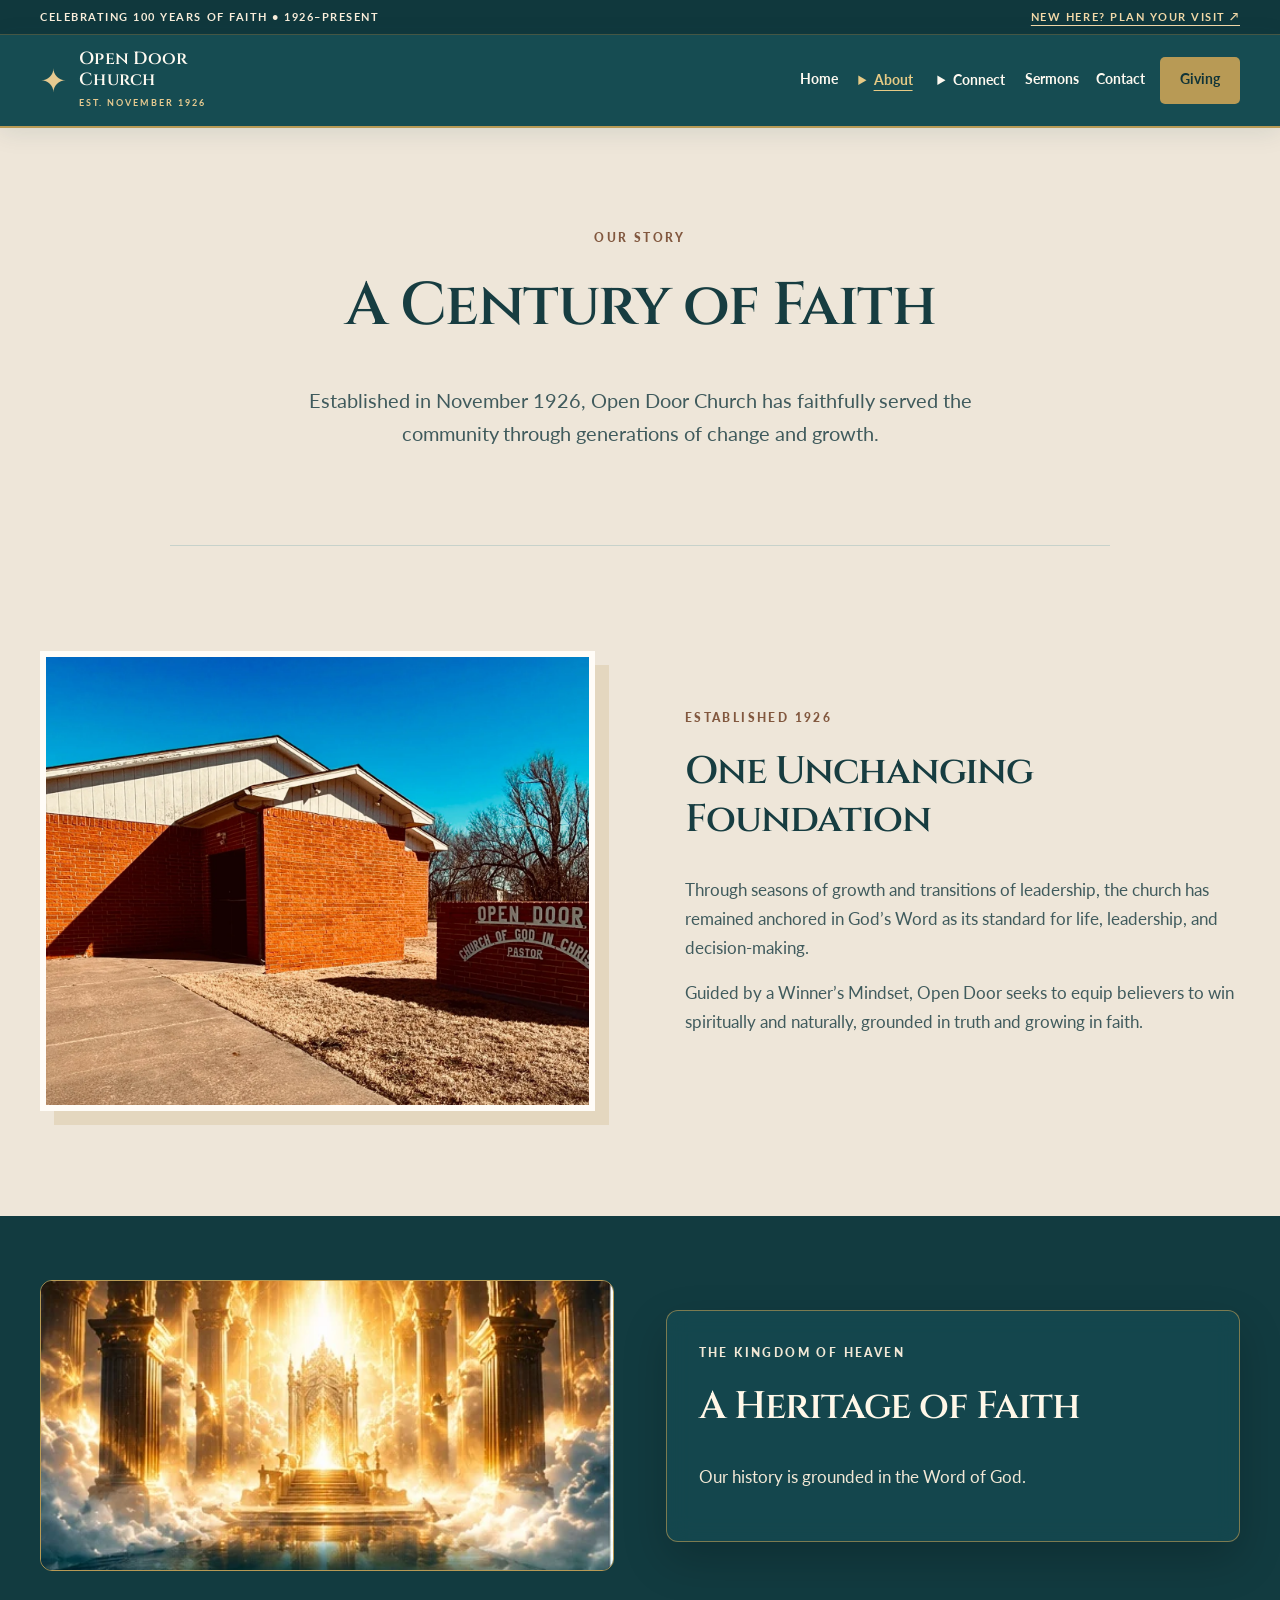
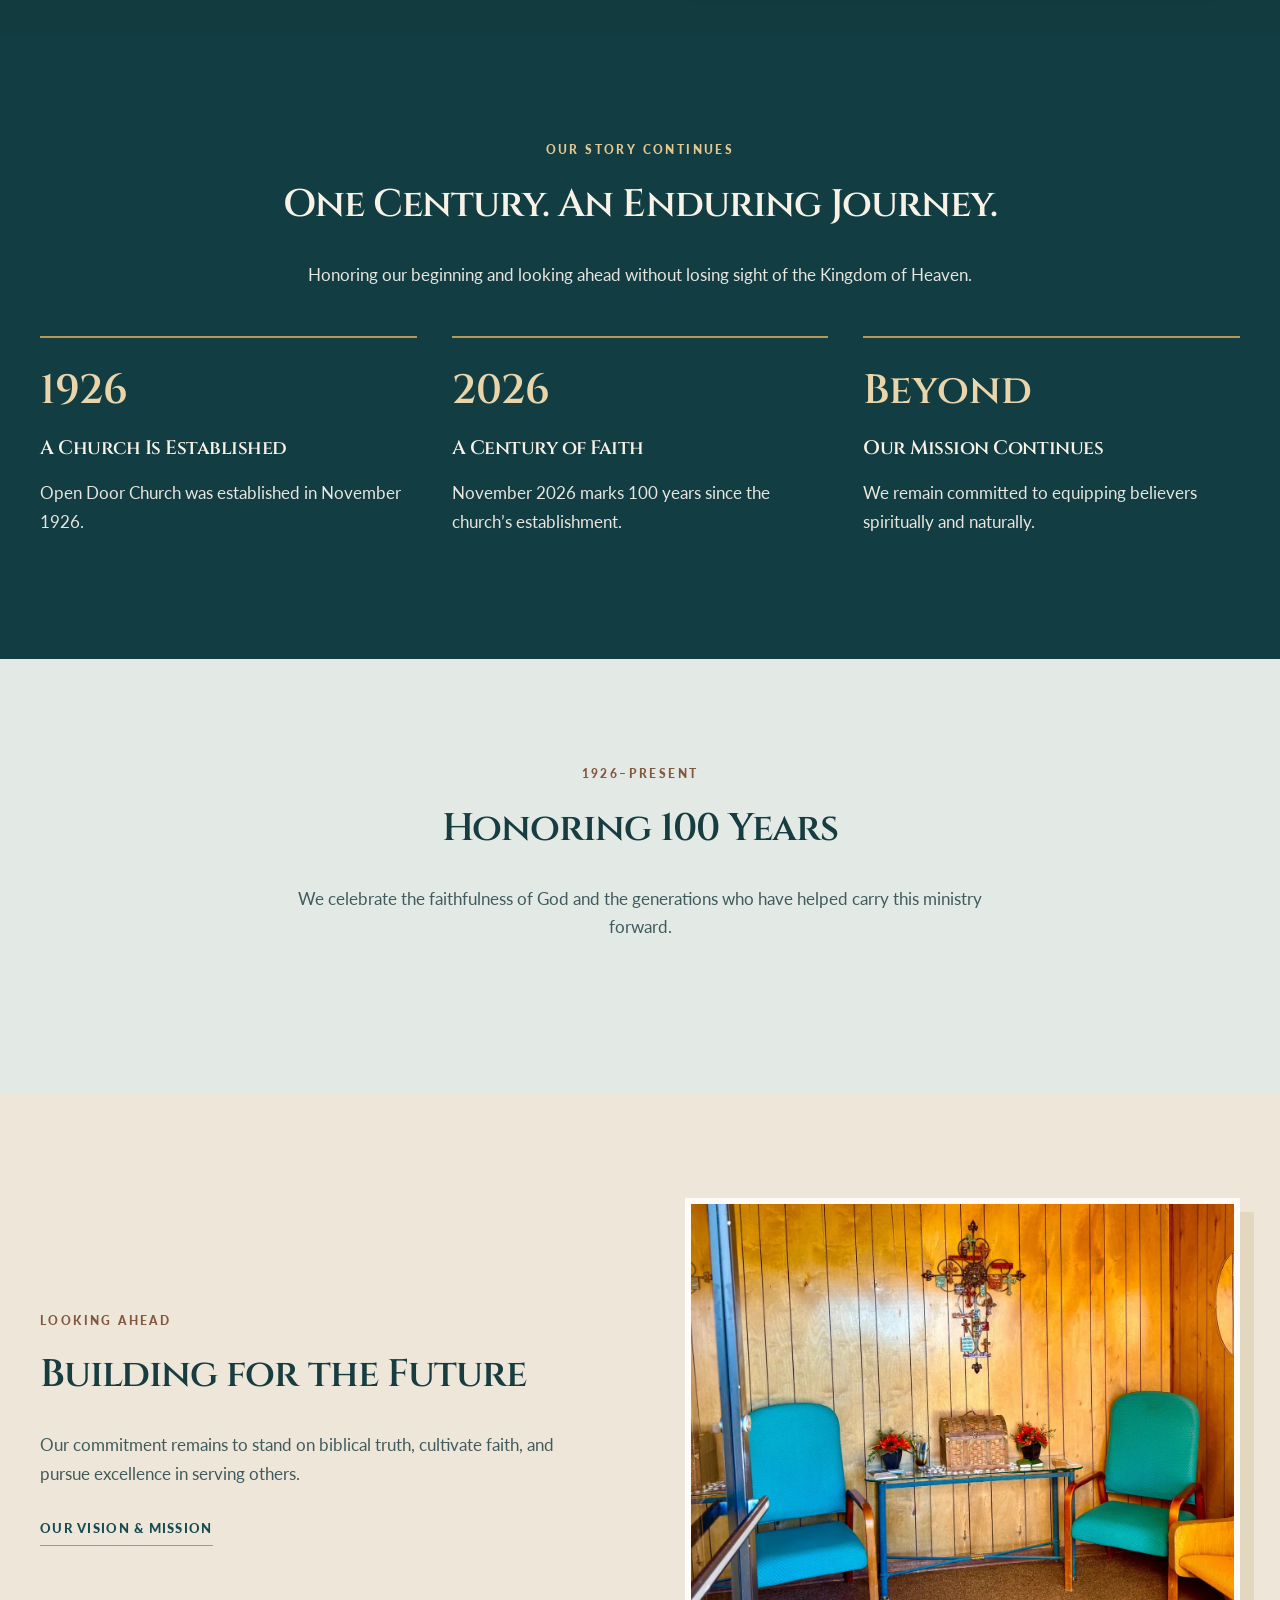
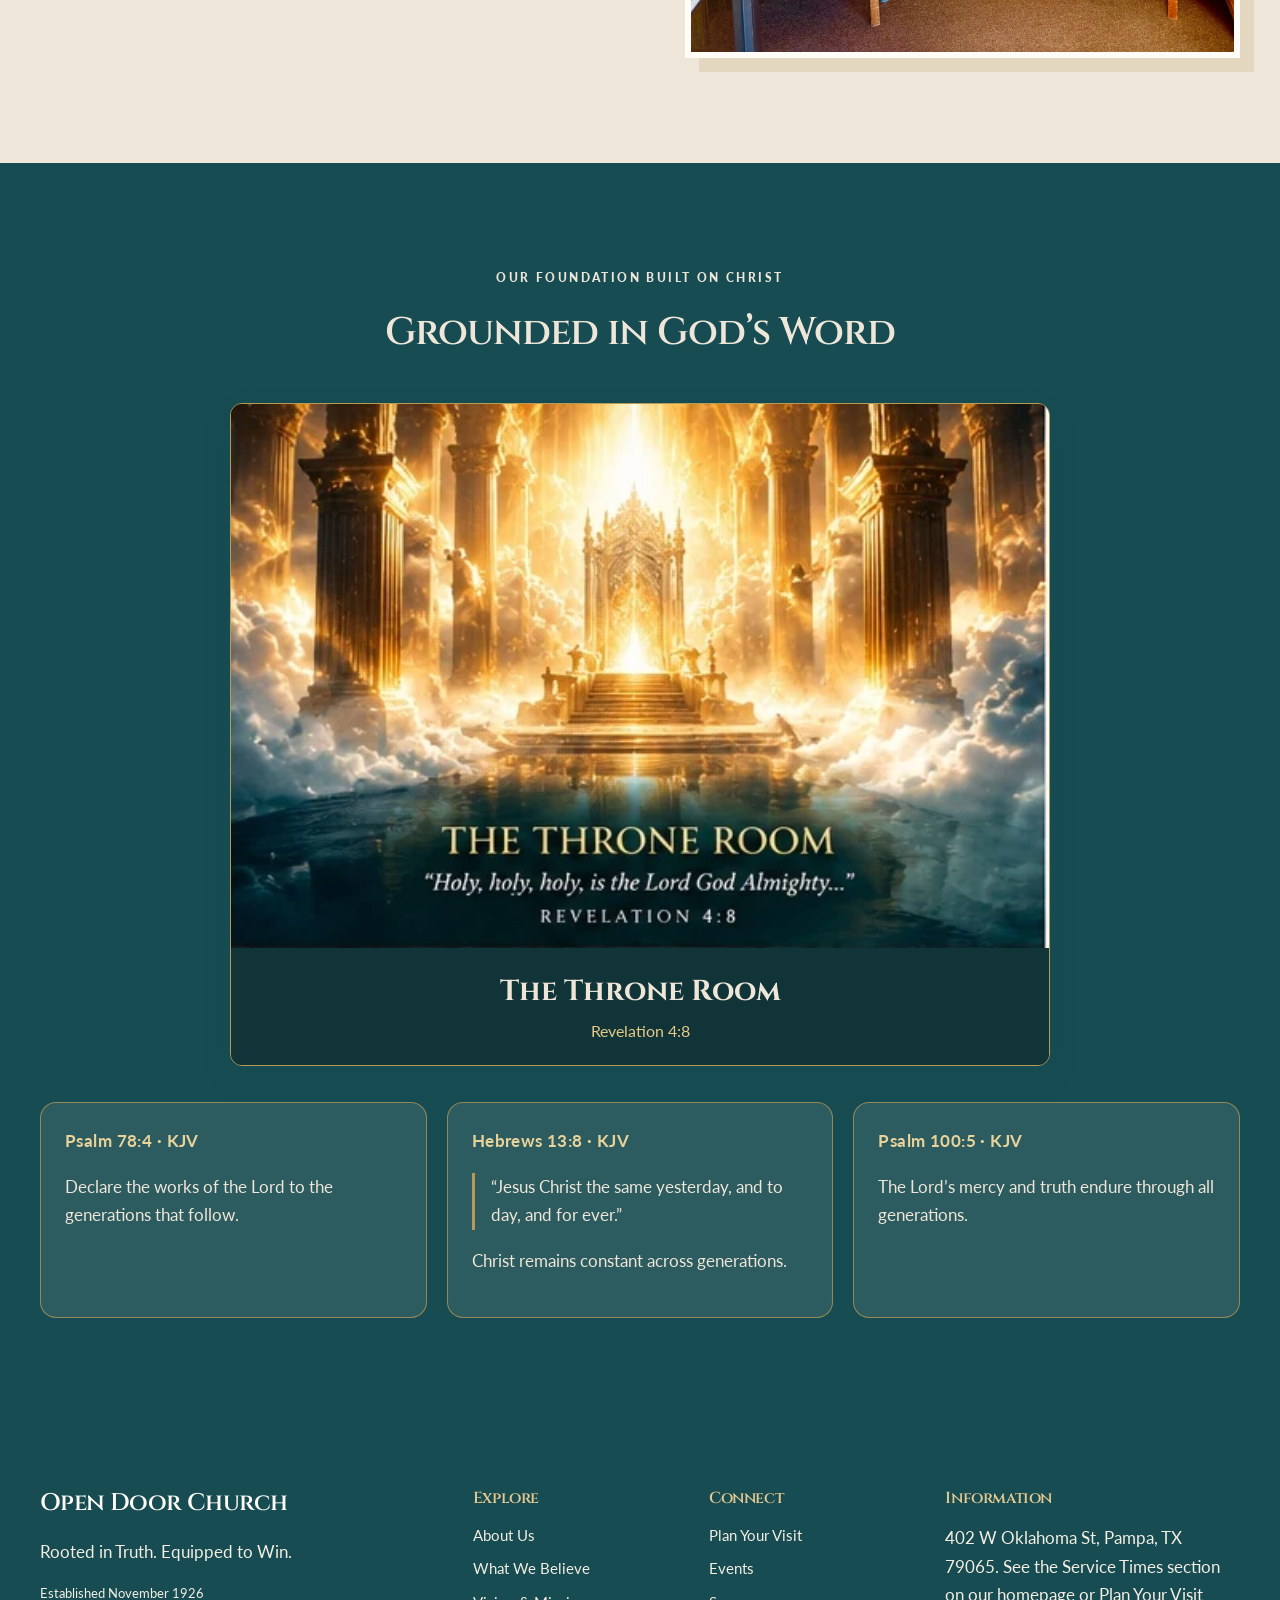
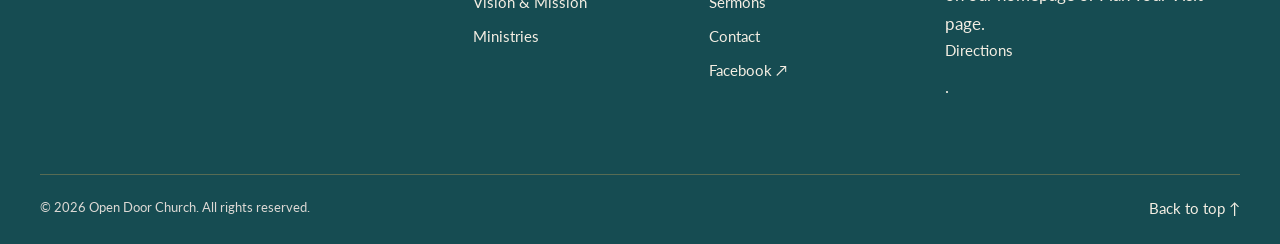
==== about/index.html @ bd1a3a3b "Fresh look, with everything easier to navigate. I will go through each page one at a time to review," ====
<!doctype html>
<html lang="en">
 <head>
  <meta charset="utf-8"/>
  <meta content="width=device-width, initial-scale=1" name="viewport"/>
  <meta content="#164C52" name="theme-color"/>
  <title>
   Our Story &amp; 100-Year Legacy | Open Door Church
  </title>
  <meta content="Learn about Open Door Church, established in November 1926, and the legacy of faith guiding our church into its second century." name="description"/>
  <meta content="index,follow,max-image-preview:large" name="robots"/>
  <meta content="website" property="og:type"/>
  <meta content="Open Door Church" property="og:site_name"/>
  <meta content="Our Story &amp; 100-Year Legacy | Open Door Church" property="og:title"/>
  <meta content="Learn about Open Door Church, established in November 1926, and the legacy of faith guiding our church into its second century." property="og:description"/>
  <meta content="summary_large_image" name="twitter:card"/>
  <meta content="Our Story &amp; 100-Year Legacy | Open Door Church" name="twitter:title"/>
  <meta content="Learn about Open Door Church, established in November 1926, and the legacy of faith guiding our church into its second century." name="twitter:description"/>
  <link href="https://fonts.googleapis.com" rel="preconnect"/>
  <link crossorigin="" href="https://fonts.gstatic.com" rel="preconnect"/>
  <link href="https://fonts.googleapis.com/css2?family=Cinzel:wght@400;500;600;700&amp;family=Lato:wght@400;500;700;900&amp;display=swap" rel="stylesheet"/>
  <link href="../assets/favicon.svg" rel="icon" type="image/svg+xml"/>
  <link href="../styles.css?v=937db1665e68" rel="stylesheet"/>
  <script type="application/ld+json">
   {"@context":"https://schema.org","@type":"Church","name":"Open Door Church","description":"Christian church established in November 1926.","foundingDate":"1926-11","address":{"@type":"PostalAddress","streetAddress":"402 W Oklahoma St","addressLocality":"Pampa","addressRegion":"TX","postalCode":"79065","addressCountry":"US"},"hasMap":"https://www.google.com/maps/search/?api=1&query=402%20W%20Oklahoma%20St%2C%20Pampa%2C%20TX%2079065","sameAs":["https://www.facebook.com/share/1DZhR4D1Pu/?mibextid=wwXIfr"]}
  </script>
  <script defer="" src="../email-config.js">
  </script>
  <script defer="" src="../site-content.js?v=981c1496e5fc">
  </script>
  <script defer="" src="../script.js?v=ab342602eea9">
  </script>
 </head>
 <body>
  <a class="skip-link" href="#main">
   Skip to content
  </a>
  <div id="app">
   <div class="top-ribbon">
    <div class="container ribbon-inner">
     <span>
      Celebrating 100 years of faith • 1926–Present
     </span>
     <a class="" href="../visit/">
      New here? Plan your visit ↗
     </a>
    </div>
   </div>
   <header class="site-header">
    <div class="container header-inner">
     <a class="brand" href="../">
      <span aria-hidden="true" class="brand-mark">
       ✦
      </span>
      <span class="brand-name">
       Open Door
       <span>
        Church
       </span>
       <small>
        EST. NOVEMBER 1926
       </small>
      </span>
     </a>
     <button aria-controls="primary-nav" aria-expanded="false" aria-label="Open navigation" class="menu-toggle" type="button">
      <span>
      </span>
      <span>
      </span>
      <span>
      </span>
     </button>
     <nav aria-label="Main navigation" class="primary-nav" id="primary-nav">
      <a class="" href="../">
       Home
      </a>
      <details class="nav-group">
       <summary class="active">
        About
       </summary>
       <div class="nav-dropdown">
        <a aria-current="page" class="active" href="../about/">
         About
        </a>
        <a class="" href="../beliefs/">
         Beliefs
        </a>
        <a class="" href="../vision/">
         Vision &amp; Mission
        </a>
       </div>
      </details>
      <details class="nav-group">
       <summary>
        Connect
       </summary>
       <div class="nav-dropdown">
        <a class="" href="../visit/">
         Plan Your Visit
        </a>
        <a class="" href="../ministries/">
         Ministries
        </a>
        <a class="" href="../events/">
         Events
        </a>
       </div>
      </details>
      <a class="" href="../sermons/">
       Sermons
      </a>
      <a class="" href="../contact/">
       Contact
      </a>
      <a class="nav-giving" href="../giving/">
       Giving
      </a>
     </nav>
    </div>
   </header>
   <main id="main" tabindex="-1">
    <div class="page-intro container">
     <p class="eyebrow">
      Our story
     </p>
     <h1>
      A Century of Faith
     </h1>
     <p class="lead">
      Established in November 1926, Open Door Church has faithfully served the community through generations of change and growth.
     </p>
    </div>
    <section class="section container split-section">
     <div class="section-photo">
      <img alt="Open Door Church exterior and entrance" class="" decoding="async" loading="lazy" src="../assets/images/church-exterior.webp"/>
     </div>
     <div class="section-copy">
      <p class="eyebrow">
       Established 1926
      </p>
      <h2>
       One Unchanging Foundation
      </h2>
      <p>
       Through seasons of growth and transitions of leadership, the church has remained anchored in God’s Word as its standard for life, leadership, and decision-making.
      </p>
      <p>
       Guided by a Winner’s Mindset, Open Door seeks to equip believers to win spiritually and naturally, grounded in truth and growing in faith.
      </p>
     </div>
    </section>
    <section aria-label="A Heritage of Faith" class="kingdom-banner reveal-on-scroll">
     <img alt="" decoding="async" loading="lazy" src="../assets/images/kingdom/set-2-throne-room-scene.webp"/>
     <div class="container kingdom-banner-content kingdom-glass">
      <p class="eyebrow">
       The Kingdom of Heaven
      </p>
      <h2>
       A Heritage of Faith
      </h2>
      <p>
       Our history is grounded in the Word of God.
      </p>
     </div>
    </section>
    <section class="section timeline-section">
     <div class="container">
      <div class="center-heading">
       <p class="eyebrow">
        Our story continues
       </p>
       <h2>
        One Century. An Enduring Journey.
       </h2>
       <p>
        Honoring our beginning and looking ahead without losing sight of the Kingdom of Heaven.
       </p>
      </div>
      <div class="timeline-grid">
       <article>
        <span class="timeline-year">
         1926
        </span>
        <h3>
         A Church Is Established
        </h3>
        <p>
         Open Door Church was established in November 1926.
        </p>
       </article>
       <article>
        <span class="timeline-year">
         2026
        </span>
        <h3>
         A Century of Faith
        </h3>
        <p>
         November 2026 marks 100 years since the church’s establishment.
        </p>
       </article>
       <article>
        <span class="timeline-year">
         Beyond
        </span>
        <h3>
         Our Mission Continues
        </h3>
        <p>
         We remain committed to equipping believers spiritually and naturally.
        </p>
       </article>
      </div>
     </div>
    </section>
    <section class="section section-muted">
     <div class="container center-heading">
      <p class="eyebrow">
       1926–Present
      </p>
      <h2>
       Honoring 100 Years
      </h2>
      <p>
       We celebrate the faithfulness of God and the generations who have helped carry this ministry forward.
      </p>
     </div>
    </section>
    <section class="section container split-section reverse">
     <div class="section-photo">
      <img alt="Open Door Church welcome area with chairs and wall decorations" class="" decoding="async" loading="lazy" src="../assets/images/welcome-area.webp"/>
     </div>
     <div class="section-copy">
      <p class="eyebrow">
       Looking ahead
      </p>
      <h2>
       Building for the Future
      </h2>
      <p>
       Our commitment remains to stand on biblical truth, cultivate faith, and pursue excellence in serving others.
      </p>
      <a class="text-link" href="../vision/">
       Our Vision &amp; Mission
      </a>
     </div>
    </section>
    <section aria-labelledby="scripture-about-title" class="section scripture-foundation-section">
     <div class="container">
      <div class="center-heading">
       <p class="eyebrow">
        Our foundation built on Christ
       </p>
       <h2 id="scripture-about-title">
        Grounded in God’s Word
       </h2>
      </div>
      <div class="kingdom-page-art">
       <figure class="kingdom-page-art-frame">
        <img alt="The Throne Room" decoding="async" loading="lazy" src="../assets/images/kingdom/set-2-throne-room.webp"/>
        <figcaption>
         <strong>
          The Throne Room
         </strong>
         <small>
          Revelation 4:8
         </small>
        </figcaption>
       </figure>
      </div>
      <div class="scripture-foundation-grid">
       <article class="scripture-foundation-card">
        <p class="scripture-reference">
         Psalm 78:4 · KJV
        </p>
        <p>
         Declare the works of the Lord to the generations that follow.
        </p>
       </article>
       <article class="scripture-foundation-card">
        <p class="scripture-reference">
         Hebrews 13:8 · KJV
        </p>
        <blockquote>
         <p>
          “Jesus Christ the same yesterday, and to day, and for ever.”
         </p>
        </blockquote>
        <p>
         Christ remains constant across generations.
        </p>
       </article>
       <article class="scripture-foundation-card">
        <p class="scripture-reference">
         Psalm 100:5 · KJV
        </p>
        <p>
         The Lord’s mercy and truth endure through all generations.
        </p>
       </article>
      </div>
     </div>
    </section>
   </main>
   <footer class="site-footer">
    <div class="container footer-grid">
     <div>
      <h2>
       Open Door Church
      </h2>
      <p>
       Rooted in Truth. Equipped to Win.
      </p>
      <p class="footer-small">
       Established November 1926
      </p>
     </div>
     <div>
      <h3>
       Explore
      </h3>
      <a class="" href="../about/">
       About Us
      </a>
      <a class="" href="../beliefs/">
       What We Believe
      </a>
      <a class="" href="../vision/">
       Vision &amp; Mission
      </a>
      <a class="" href="../ministries/">
       Ministries
      </a>
     </div>
     <div>
      <h3>
       Connect
      </h3>
      <a class="" href="../visit/">
       Plan Your Visit
      </a>
      <a class="" href="../events/">
       Events
      </a>
      <a class="" href="../sermons/">
       Sermons
      </a>
      <a class="" href="../contact/">
       Contact
      </a>
      <a aria-label="Open Door Church official Facebook page" href="https://www.facebook.com/share/1DZhR4D1Pu/?mibextid=wwXIfr" rel="noopener noreferrer" target="_blank">
       Facebook ↗
      </a>
     </div>
     <div>
      <h3>
       Information
      </h3>
      <p>
       402 W Oklahoma St, Pampa, TX 79065. See the Service Times section on our homepage or Plan Your Visit page.
       <a href="https://www.google.com/maps/search/?api=1&amp;query=402%20W%20Oklahoma%20St%2C%20Pampa%2C%20TX%2079065" rel="noopener noreferrer" target="_blank">
        Directions
       </a>
       .
      </p>
     </div>
    </div>
    <div class="container footer-bottom">
     <span>
      © 2026 Open Door Church. All rights reserved.
     </span>
     <a class="back-to-top" href="#main">
      Back to top ↑
     </a>
    </div>
   </footer>
  </div>
 </body>
</html>
---- styles.css ----
/* Open Door Church — finalized Palette #9 and Modern Royal design system. */
:root {
  /* Open Door Church | Palette 09: Teal & Antique Brass */
  --deep-teal: #164c52;
  --muted-teal: #478487;
  --moran-brown: #82583f;
  --warm-linen: #eee6d9;
  --antique-brass: #b89a55;
  --page: #eee6d9;
  --surface: #fffcf7;
  --muted: #e3e9e5;
  --ink: #173d41;
  --subtle: #405b5d;
  --accent: #164c52;
  --accent-contrast: #ffffff;
  --border: #c7d2cb;
  --dark: #123c41;
  --light: #fffcf7;
  --font-heading: "Cinzel", Georgia, serif;
  --font-body: "Lato", Arial, sans-serif;
  --container: 1200px;
  --radius: 4px;
}
*,
*::before,
*::after {
  box-sizing: border-box;
}
html {
  scroll-behavior: smooth;
  scroll-padding-top: 90px;
}
body {
  margin: 0;
  background: var(--page);
  color: var(--ink);
  font-family: var(--font-body);
  font-size: 17px;
  line-height: 1.7;
}
img {
  display: block;
  width: 100%;
  height: auto;
}
a {
  color: inherit;
  text-decoration: none;
}
button {
  font: inherit;
}
a:focus-visible,
button:focus-visible {
  outline: 3px solid var(--accent);
  outline-offset: 4px;
}
.container {
  width: min(calc(100% - 48px), var(--container));
  margin-inline: auto;
}
.skip-link {
  position: absolute;
  left: 12px;
  top: -90px;
  z-index: 99;
  background: #fff;
  color: #111;
  padding: 12px;
}
.skip-link:focus {
  top: 12px;
}
h1,
h2,
h3,
p {
  margin-top: 0;
}
h1,
h2,
h3 {
  font-family: var(--font-heading);
  font-weight: 600;
  line-height: 1.25;
  letter-spacing: -0.025em;
}
h1 {
  font-size: clamp(2.35rem, 4.7vw, 4.8rem);
}
h2 {
  font-size: clamp(1.8rem, 3vw, 3.1rem);
}
h3 {
  font-size: 1.4rem;
}
p {
  color: var(--subtle);
}
.lead {
  font-size: clamp(1.12rem, 1.6vw, 1.35rem);
  line-height: 1.6;
}
.eyebrow {
  color: var(--accent);
  font-size: 0.75rem;
  font-weight: 900;
  text-transform: uppercase;
  letter-spacing: 0.2em;
  margin-bottom: 20px;
}
.site-header {
  background: var(--surface);
  border-bottom: 1px solid var(--border);
  position: sticky;
  top: 0;
  z-index: 30;
}
.header-inner {
  display: flex;
  align-items: center;
  justify-content: space-between;
  gap: 24px;
  min-height: 91px;
}
.brand {
  display: flex;
  align-items: center;
  gap: 12px;
  flex-shrink: 0;
}
.brand-mark {
  font-size: 2rem;
  color: var(--accent);
}
.brand-name {
  font: 600 1.1rem/1.2 var(--font-heading);
  letter-spacing: 0.015em;
}
.brand-name span {
  display: block;
}
.brand-name small {
  display: block;
  font: 700 0.57rem/1.8 var(--font-body);
  letter-spacing: 0.22em;
  color: var(--subtle);
  margin-top: 4px;
}
.primary-nav {
  display: flex;
  gap: clamp(8px, 1vw, 18px);
  align-items: center;
  flex-wrap: wrap;
  justify-content: flex-end;
}
.primary-nav a {
  font-size: 0.79rem;
  font-weight: 700;
  padding: 8px 2px;
  white-space: nowrap;
  border-bottom: 2px solid transparent;
}
.primary-nav a:hover,
.primary-nav a.active {
  border-color: var(--accent);
}
.menu-toggle {
  display: none;
  background: none;
  border: 0;
  padding: 10px;
  cursor: pointer;
}
.menu-toggle span {
  display: block;
  width: 25px;
  height: 2px;
  background: var(--ink);
  margin: 5px 0;
}
.hero {
  display: grid;
  grid-template-columns: 1.05fr 0.95fr;
  align-items: center;
  gap: clamp(30px, 6vw, 90px);
  padding-block: 70px 80px;
  min-height: 690px;
}
.hero-copy h1 {
  margin-bottom: 24px;
}
.hero-copy h1 em {
  font-style: normal;
  color: var(--accent);
}
.hero-copy > p:not(.eyebrow) {
  max-width: 560px;
}
.actions {
  display: flex;
  flex-wrap: wrap;
  gap: 12px;
  margin-top: 32px;
}
.button {
  display: inline-flex;
  align-items: center;
  justify-content: center;
  min-height: 49px;
  padding: 12px 24px;
  font-weight: 900;
  font-size: 0.8rem;
  letter-spacing: 0.07em;
  text-transform: uppercase;
  border: 1px solid var(--accent);
  transition:
    transform 0.15s,
    background 0.15s;
}
.button:hover {
  transform: translateY(-2px);
}
.button-primary {
  background: var(--accent);
  color: var(--accent-contrast);
}
.button-outline {
  color: var(--ink);
  background: transparent;
}
.button-light {
  background: var(--light);
  border-color: var(--light);
  color: var(--dark);
}
.hero-footnote {
  margin-top: 50px;
  font-size: 0.8rem;
  letter-spacing: 0.1em;
  color: var(--subtle);
  text-transform: uppercase;
  display: flex;
  align-items: center;
  gap: 15px;
}
.line {
  width: 38px;
  height: 1px;
  background: var(--accent);
}
.hero-visual {
  position: relative;
  min-height: 580px;
  height: min(70vh, 690px);
  background: var(--muted);
  overflow: hidden;
}
.hero-image {
  height: 100%;
  object-fit: cover;
  object-position: 50% 28%;
}
.image-caption {
  position: absolute;
  bottom: 0;
  left: 0;
  right: 0;
  padding: 16px 22px;
  color: #fff;
  background: linear-gradient(transparent, rgba(0, 0, 0, 0.65));
  font-size: 0.78rem;
  letter-spacing: 0.2em;
  text-transform: uppercase;
}
.heritage-band {
  background: var(--dark);
  color: var(--light);
  padding: 34px 0;
}
.heritage-grid {
  display: grid;
  grid-template-columns: repeat(3, 1fr);
}
.heritage-grid > div {
  text-align: center;
  border-right: 1px solid #ffffff36;
}
.heritage-grid > div:last-child {
  border: 0;
}
.heritage-grid strong {
  display: block;
  font: 600 clamp(2rem, 3vw, 3.1rem) var(--font-heading);
}
.heritage-grid span {
  font-size: 0.78rem;
  text-transform: uppercase;
  letter-spacing: 0.12em;
  color: #e0ddd9;
}
.section {
  padding-block: 105px;
}
.section-muted {
  background: var(--muted);
}
.split-section {
  display: grid;
  grid-template-columns: 1fr 1fr;
  gap: clamp(35px, 7vw, 110px);
  align-items: center;
}
.split-section.reverse .section-photo {
  order: 2;
}
.section-photo img {
  height: 460px;
  object-fit: cover;
}
.section-copy p {
  max-width: 550px;
}
.text-link {
  display: inline-block;
  font-weight: 900;
  border-bottom: 1px solid var(--accent);
  padding-bottom: 5px;
  margin-top: 12px;
  text-transform: uppercase;
  font-size: 0.8rem;
  letter-spacing: 0.1em;
}
.center-heading {
  text-align: center;
  max-width: 790px;
  margin: 0 auto 46px;
}
.center-heading p {
  max-width: 690px;
  margin-inline: auto;
}
.center-action {
  text-align: center;
  margin-top: 35px;
}
.mission-grid {
  display: grid;
  grid-template-columns: repeat(4, 1fr);
  gap: 18px;
}
.mission-card,
.belief-card,
.info-card {
  background: var(--surface);
  border: 1px solid var(--border);
  padding: 32px 25px;
}
.mission-card {
  min-height: 300px;
  display: flex;
  flex-direction: column;
}
.mission-card h3 {
  margin-bottom: 15px;
}
.mission-card p {
  font-size: 0.96rem;
}
.card-number {
  font-family: var(--font-heading);
  font-size: 0.88rem;
  color: var(--accent);
  margin-bottom: 25px;
}
.verse {
  font-size: 0.8rem;
  font-weight: 900;
  color: var(--accent);
  margin-top: auto;
}
.statement-section {
  background: var(--dark);
  text-align: center;
}
.statement-inner {
  max-width: 850px;
}
.statement-inner h2 {
  color: var(--light);
}
.statement-inner p {
  color: #e2dfdb;
}
.statement-inner .eyebrow {
  color: #ded7cc;
}
.page-intro {
  text-align: center;
  padding-block: 100px 75px;
  max-width: 940px;
}
.page-intro .lead {
  max-width: 740px;
  margin-inline: auto;
}
.narrow {
  max-width: 900px;
}
.belief-grid {
  display: grid;
  grid-template-columns: repeat(2, 1fr);
  gap: 20px;
}
.belief-card {
  min-height: 270px;
}
.belief-card h2 {
  font-size: 1.6rem;
}
.placeholder-panel {
  max-width: 780px;
  margin: auto;
  padding: 70px 50px;
  text-align: center;
  background: var(--surface);
  border: 1px solid var(--border);
}
.placeholder-icon {
  font-size: 2rem;
  color: var(--accent);
}
.placeholder-panel h2 {
  margin-top: 18px;
}
.coming-soon {
  display: inline-block;
  margin-top: 12px;
  padding: 10px 15px;
  border: 1px dashed var(--border);
  font-weight: 700;
  color: var(--subtle);
}
.coming-soon small {
  font-weight: 400;
  margin-left: 8px;
}
.info-list {
  border-top: 1px solid var(--border);
  margin-top: 28px;
}
.info-list > div {
  padding: 13px 0;
  border-bottom: 1px solid var(--border);
  display: flex;
  justify-content: space-between;
  gap: 20px;
}
.info-list span {
  color: var(--subtle);
}
.photo-grid {
  display: grid;
  grid-template-columns: repeat(3, 1fr);
  gap: 20px;
}
.photo-grid figure {
  margin: 0;
  background: var(--surface);
}
.photo-grid img {
  height: 280px;
  object-fit: cover;
}
.photo-grid figcaption {
  padding: 13px 15px;
  font-weight: 700;
}
.contact-grid {
  display: grid;
  grid-template-columns: repeat(3, 1fr);
  gap: 20px;
}
.info-card h2 {
  font-size: 1.5rem;
}
.site-footer {
  background: var(--dark);
  color: var(--light);
  padding-top: 65px;
}
.footer-grid {
  display: grid;
  grid-template-columns: 2fr 1fr 1fr 1.5fr;
  gap: 40px;
}
.site-footer h2 {
  font-size: 1.5rem;
}
.site-footer h3 {
  font-size: 1rem;
}
.site-footer p {
  color: #d5d1cd;
}
.site-footer a:not(.brand) {
  display: block;
  color: #e4e1dc;
  font-size: 0.91rem;
  margin-bottom: 9px;
}
.site-footer a:hover {
  text-decoration: underline;
}
.footer-small {
  font-size: 0.8rem;
}
.footer-bottom {
  margin-top: 55px;
  padding: 22px 0;
  border-top: 1px solid #ffffff30;
  display: flex;
  justify-content: space-between;
  gap: 20px;
  font-size: 0.8rem;
  color: #ddd9d5;
}
.footer-bottom a {
  margin: 0 !important;
}
@media (max-width: 1100px) {
  .menu-toggle {
    display: block;
  }
  .primary-nav {
    display: none;
    position: absolute;
    top: 100%;
    left: 0;
    right: 0;
    background: var(--surface);
    padding: 18px 24px 24px;
    box-shadow: 0 15px 20px #00000018;
    max-height: calc(100vh - 90px);
    overflow-y: auto;
  }
  .primary-nav.open {
    display: grid;
    grid-template-columns: repeat(2, minmax(0, 1fr));
    gap: 5px 20px;
  }
  .primary-nav a {
    padding: 12px;
  }
  .hero {
    min-height: auto;
  }
  .mission-grid {
    grid-template-columns: repeat(2, 1fr);
  }
  .footer-grid {
    grid-template-columns: repeat(2, 1fr);
  }
}
@media (max-width: 700px) {
  .container {
    width: min(calc(100% - 32px), var(--container));
  }
  .header-inner {
    min-height: 75px;
  }
  .brand-name {
    font-size: 0.95rem;
  }
  .hero {
    grid-template-columns: 1fr;
    padding-block: 50px 55px;
    gap: 32px;
  }
  .hero-visual {
    height: 480px;
    min-height: 0;
  }
  .hero-footnote {
    margin-top: 28px;
  }
  .section {
    padding-block: 65px;
  }
  .split-section {
    grid-template-columns: 1fr;
    gap: 28px;
  }
  .split-section.reverse .section-photo {
    order: 0;
  }
  .section-photo img {
    height: 330px;
  }
  .heritage-band {
    padding: 24px 0;
  }
  .heritage-grid strong {
    font-size: 1.8rem;
  }
  .heritage-grid span {
    font-size: 0.65rem;
  }
  .mission-grid,
  .belief-grid,
  .contact-grid {
    grid-template-columns: 1fr;
  }
  .mission-card {
    min-height: 220px;
  }
  .page-intro {
    padding-block: 65px 35px;
  }
  .photo-grid {
    grid-template-columns: 1fr;
  }
  .photo-grid img {
    height: 300px;
  }
  .footer-grid {
    grid-template-columns: 1fr 1fr;
    gap: 25px;
  }
  .footer-grid > div:first-child {
    grid-column: 1/-1;
  }
  .footer-bottom {
    flex-direction: column;
  }
  .placeholder-panel {
    padding: 50px 22px;
  }
}
@media (max-width: 420px) {
  .primary-nav.open {
    grid-template-columns: 1fr;
  }
  .hero-visual {
    height: 410px;
  }
  .heritage-grid {
    gap: 6px;
  }
  .heritage-grid span {
    letter-spacing: 0;
  }
  .footer-grid {
    grid-template-columns: 1fr;
  }
}
@media (prefers-reduced-motion: reduce) {
  html {
    scroll-behavior: auto;
  }
  .button {
    transition: none;
  }
}

/* Royal visual refinements */
::selection {
  background: var(--antique-brass);
  color: var(--dark);
}
.site-header {
  background: var(--deep-teal);
  border-bottom: 2px solid var(--antique-brass);
  box-shadow: 0 4px 24px #123c411b;
}
.site-header .brand-name,
.site-header .primary-nav a {
  color: #fffaf1;
}
.site-header .brand-name small,
.site-header .brand-mark {
  color: #e6ca90;
}
.site-header .primary-nav a:hover,
.site-header .primary-nav a.active {
  border-color: var(--antique-brass);
  color: #f1d8a1;
}
.site-header .menu-toggle span {
  background: #fffaf1;
}
.hero {
  position: relative;
}
.hero::before {
  content: "";
  position: absolute;
  width: 190px;
  height: 190px;
  border: 1px solid #b89a5540;
  border-radius: 50%;
  top: 36px;
  left: -100px;
  pointer-events: none;
}
.hero-copy h1 {
  letter-spacing: -0.035em;
}
.hero-copy h1 em {
  color: var(--moran-brown);
}
.hero-visual {
  border: 8px solid var(--surface);
  box-shadow:
    20px 20px 0 #b89a5540,
    0 20px 45px #123c4122;
}
.hero-visual::after {
  content: "";
  position: absolute;
  inset: 0;
  border: 1px solid #b89a55a6;
  pointer-events: none;
}
.eyebrow {
  color: var(--moran-brown);
}
.heritage-band {
  background: var(--deep-teal);
  border-top: 4px solid var(--antique-brass);
  border-bottom: 4px solid var(--antique-brass);
}
.heritage-grid strong {
  color: #e5c991;
}
.heritage-grid span {
  color: #f7f1e6;
}
.mission-card,
.belief-card,
.info-card {
  border-top: 3px solid var(--antique-brass);
  box-shadow: 0 10px 28px #164c520d;
  transition:
    transform 0.2s,
    box-shadow 0.2s;
}
.mission-card:hover,
.belief-card:hover,
.info-card:hover {
  transform: translateY(-4px);
  box-shadow: 0 16px 30px #164c521b;
}
.card-number,
.verse {
  color: var(--moran-brown);
}
.section-photo img {
  border: 6px solid var(--surface);
  box-shadow: 14px 14px 0 #b89a5533;
}
.statement-section,
.site-footer {
  background: var(--deep-teal);
}
.statement-inner .eyebrow {
  color: #e5c991;
}
.statement-inner p,
.site-footer p,
.site-footer a:not(.brand) {
  color: #f4eee3;
}
.button {
  border-radius: var(--radius);
}
.button-primary {
  background: var(--deep-teal);
  border-color: var(--deep-teal);
  color: #fff;
}
.button-primary:hover {
  background: #0f373c;
}
.button-outline {
  border-color: var(--deep-teal);
  color: var(--deep-teal);
}
.button-outline:hover {
  background: var(--deep-teal);
  color: #fff;
}
.button-light {
  background: var(--warm-linen);
  color: var(--deep-teal);
  border-color: var(--warm-linen);
}
.page-intro {
  border-bottom: 1px solid var(--border);
}
.text-link {
  border-color: var(--antique-brass);
  color: var(--deep-teal);
}
.footer-bottom {
  border-color: #b89a5566;
}
.site-footer h3 {
  color: #e5c991;
}
.anniversary-feature {
  background: var(--surface);
  border-block: 1px solid var(--border);
}
.anniversary-inner {
  display: grid;
  grid-template-columns: 1fr 1fr;
  gap: 56px;
  align-items: center;
}
.anniversary-emblem {
  display: flex;
  align-items: center;
  justify-content: center;
  flex-direction: column;
  text-align: center;
  min-height: 330px;
  padding: 28px;
  background: var(--deep-teal);
  color: #fff;
  border: 12px solid var(--antique-brass);
  outline: 1px solid var(--deep-teal);
  outline-offset: 7px;
}
.anniversary-emblem strong {
  font: 600 clamp(4rem, 9vw, 7rem)/1 var(--font-heading);
  color: #e8cb94;
}
.anniversary-emblem span {
  text-transform: uppercase;
  letter-spacing: 0.22em;
  font-weight: 700;
  font-size: 0.82rem;
}
.anniversary-emblem small {
  color: #f2e8d6;
  letter-spacing: 0.12em;
  margin-top: 16px;
}
@media (max-width: 1100px) {
  .primary-nav {
    background: var(--deep-teal);
  }
}
@media (max-width: 700px) {
  .anniversary-inner {
    grid-template-columns: 1fr;
    gap: 38px;
  }
  .anniversary-emblem {
    min-height: 260px;
  }
  .hero-visual {
    box-shadow: 10px 10px 0 #b89a5540;
  }
}
@media (prefers-reduced-motion: reduce) {
  .mission-card,
  .belief-card,
  .info-card {
    transition: none;
  }
}

/* 2026 elevated design: editorial rhythm, visitor pathways and centennial storytelling */
:root {
  --gold-light: #e9d5a9;
  --shadow-soft: 0 22px 60px rgba(15, 55, 60, 0.1);
}
.top-ribbon {
  background: #10383d;
  color: #f8edda;
  border-bottom: 1px solid #b89a5555;
}
.ribbon-inner {
  min-height: 34px;
  display: flex;
  align-items: center;
  justify-content: space-between;
  gap: 16px;
  font-size: 0.68rem;
  font-weight: 700;
  letter-spacing: 0.14em;
  text-transform: uppercase;
}
.ribbon-inner a {
  color: #f2d9a8;
  text-decoration: underline;
  text-underline-offset: 4px;
}
.site-header {
  top: 0;
}
.hero {
  padding-block: 90px 110px;
  gap: clamp(40px, 7vw, 110px);
}
.hero-copy .eyebrow::before,
.section-topline .eyebrow::before {
  content: "✦";
  color: var(--antique-brass);
  margin-right: 12px;
}
.hero-copy h1 {
  font-size: clamp(2.8rem, 5vw, 5.5rem);
  line-height: 1.13;
}
.hero-copy h1 em {
  color: var(--moran-brown);
}
.hero-copy .lead {
  color: var(--deep-teal);
  font-weight: 700;
}
.hero-visual {
  border: 10px solid #fffcf7;
}
.hero-visual::before {
  content: "OPEN DOOR • EST. 1926";
  position: absolute;
  top: 22px;
  right: 22px;
  z-index: 1;
  padding: 10px 15px;
  color: #f9f2e7;
  background: #164c52e8;
  border: 1px solid #b89a55;
  font-size: 0.65rem;
  font-weight: 900;
  letter-spacing: 0.17em;
}
.pathways-section {
  background: #f9f5ec;
  padding-block: 100px;
}
.section-topline {
  display: flex;
  align-items: center;
  gap: 30px;
}
.section-topline .eyebrow {
  margin: 0;
  white-space: nowrap;
}
.fine-rule {
  height: 1px;
  background: #b89a5580;
  flex: 1;
}
.section-heading-row {
  display: flex;
  align-items: end;
  justify-content: space-between;
  gap: 36px;
  margin: 22px 0 40px;
}
.section-heading-row h2 {
  max-width: 700px;
  margin: 0;
}
.section-heading-row p {
  max-width: 340px;
  margin: 0;
}
.pathway-grid {
  display: grid;
  grid-template-columns: repeat(3, minmax(0, 1fr));
  gap: 18px;
}
.pathway-card {
  display: flex;
  flex-direction: column;
  min-height: 335px;
  padding: 36px 32px;
  background: #fffdf8;
  border: 1px solid #d9d0be;
  border-bottom: 4px solid var(--antique-brass);
  box-shadow: var(--shadow-soft);
  transition: transform 0.2s ease;
}
.pathway-card:hover {
  transform: translateY(-5px);
}
.pathway-index {
  color: #82583f;
  font-size: 0.69rem;
  font-weight: 900;
  letter-spacing: 0.15em;
  text-transform: uppercase;
  margin-bottom: 36px;
}
.pathway-card h3 {
  font-size: 1.6rem;
}
.pathway-card p {
  font-size: 0.97rem;
}
.pathway-link {
  color: #164c52;
  font-size: 0.76rem;
  text-transform: uppercase;
  font-weight: 900;
  letter-spacing: 0.1em;
  margin-top: auto;
  padding-top: 20px;
  display: flex;
  justify-content: space-between;
  border-top: 1px solid #ded4c4;
}
.visit-steps {
  display: grid;
  grid-template-columns: repeat(3, 1fr);
  gap: 22px;
}
.visit-steps article {
  border-top: 2px solid #b89a55;
  padding: 28px 20px 10px 0;
}
.visit-steps article > span {
  font: 600 2.4rem var(--font-heading);
  color: #82583f;
  display: block;
  margin-bottom: 22px;
}
.visit-steps h3 {
  font-size: 1.25rem;
}
.faq-layout {
  display: grid;
  grid-template-columns: 0.75fr 1.25fr;
  gap: 80px;
  align-items: start;
}
.faq-list {
  border-top: 1px solid #c7bdaa;
}
.faq-list details {
  border-bottom: 1px solid #c7bdaa;
  padding: 21px 0;
}
.faq-list summary {
  cursor: pointer;
  font-weight: 900;
  color: #164c52;
  padding-right: 35px;
  position: relative;
  list-style: none;
}
.faq-list summary::-webkit-details-marker {
  display: none;
}
.faq-list summary::after {
  content: "+";
  position: absolute;
  right: 8px;
  top: -4px;
  font-size: 1.5rem;
  color: #82583f;
}
.faq-list details[open] summary::after {
  content: "−";
}
.faq-list details p {
  margin: 14px 0 0;
}
.timeline-section {
  background: #123e43;
  color: #f8f1e5;
}
.timeline-section h2,
.timeline-section h3 {
  color: #f8f1e5;
}
.timeline-section p {
  color: #e8e5dd;
}
.timeline-section .eyebrow {
  color: #e6c88f;
}
.timeline-grid {
  display: grid;
  grid-template-columns: repeat(3, 1fr);
  gap: 35px;
}
.timeline-grid article {
  border-top: 2px solid #b89a55;
  padding-top: 25px;
}
.timeline-year {
  display: block;
  font: 600 clamp(2rem, 3.2vw, 3.5rem) var(--font-heading);
  color: #e9d5a9;
  margin-bottom: 18px;
}
.timeline-grid h3 {
  font-size: 1.22rem;
}
:focus-visible {
  outline: 3px solid #b89a55;
  outline-offset: 4px;
}
@media (max-width: 1000px) {
  .pathway-grid {
    grid-template-columns: 1fr 1fr;
  }
  .section-heading-row {
    display: block;
  }
  .section-heading-row p {
    margin-top: 18px;
  }
}
@media (max-width: 700px) {
  .ribbon-inner {
    font-size: 0.59rem;
    letter-spacing: 0.04em;
  }
  .ribbon-inner a {
    text-align: right;
  }
  .hero {
    padding-block: 55px 65px;
  }
  .hero-copy h1 {
    font-size: clamp(2.5rem, 10vw, 4rem);
  }
  .pathways-section {
    padding-block: 65px;
  }
  .pathway-grid,
  .visit-steps,
  .timeline-grid,
  .faq-layout {
    grid-template-columns: 1fr;
    gap: 18px;
  }
  .pathway-card {
    min-height: 260px;
  }
  .pathway-index {
    margin-bottom: 20px;
  }
  .faq-layout {
    gap: 25px;
  }
  .timeline-grid article {
    padding-bottom: 15px;
  }
}
@media (prefers-reduced-motion: reduce) {
  .pathway-card {
    transition: none;
  }
}

/* Church photo slideshow */
.showcase-section {
  background: #eee6d9;
}
.church-slideshow {
  background: #164c52;
  border-radius: 12px;
  overflow: hidden;
  box-shadow: 0 20px 55px rgba(10, 42, 45, 0.15);
}
.slide-stage {
  position: relative;
  aspect-ratio: 16 / 7;
  min-height: 260px;
}
.church-slide {
  position: absolute;
  inset: 0;
  margin: 0;
  opacity: 0;
  visibility: hidden;
  transition:
    opacity 0.65s ease,
    visibility 0.65s;
}
.church-slide.is-active {
  opacity: 1;
  visibility: visible;
  z-index: 1;
}
.church-slide img {
  width: 100%;
  height: 100%;
  object-fit: cover;
  object-position: center 25%;
  display: block;
}
.church-slide::after {
  content: "";
  position: absolute;
  inset: 30% 0 0;
  background: linear-gradient(transparent, rgba(5, 30, 33, 0.88));
}
.church-slide figcaption {
  position: absolute;
  z-index: 1;
  left: clamp(18px, 5vw, 65px);
  bottom: clamp(20px, 4vw, 45px);
  color: white;
  display: grid;
  gap: 8px;
}
.church-slide figcaption strong {
  font-family: Cinzel, serif;
  font-size: clamp(22px, 3vw, 42px);
}
.church-slide figcaption span {
  font-size: clamp(14px, 1.5vw, 18px);
}
.slide-toolbar {
  display: flex;
  justify-content: center;
  align-items: center;
  gap: 15px;
  padding: 12px;
}
.slide-arrow,
.slide-play,
.slide-dot {
  border: 1px solid #b89a55;
  background: transparent;
  color: #eee6d9;
  cursor: pointer;
}
.slide-arrow {
  border-radius: 50%;
  width: 40px;
  height: 40px;
  font-size: 22px;
}
.slide-play {
  border-radius: 4px;
  padding: 9px 13px;
}
.slide-dots {
  display: flex;
  gap: 10px;
  align-items: center;
}
.slide-dot {
  border-radius: 50%;
  width: 13px;
  height: 13px;
  padding: 0;
}
.slide-dot.is-active {
  background: #b89a55;
}
.church-slideshow button:focus-visible,
.service-filters input:focus-visible,
.service-filters select:focus-visible {
  outline: 3px solid #b89a55;
  outline-offset: 3px;
}
/* Service recording archive */
.service-filters {
  display: flex;
  align-items: center;
  flex-wrap: wrap;
  gap: 12px;
  margin: 26px 0;
}
.service-filters label {
  font-weight: 700;
}
.service-filters input,
.service-filters select {
  padding: 12px 14px;
  border: 1px solid #8caaa8;
  border-radius: 5px;
  background: white;
  color: #164c52;
  font: inherit;
}
.service-filters input {
  flex: 1 1 230px;
}
.service-grid {
  display: grid;
  grid-template-columns: repeat(3, minmax(0, 1fr));
  gap: 24px;
}
.service-card {
  border: 1px solid #d7c9b6;
  background: #fff;
  border-radius: 9px;
  overflow: hidden;
}
.service-card-art {
  min-height: 160px;
  background: linear-gradient(135deg, #164c52, #478487);
  color: #eee6d9;
  display: flex;
  align-items: center;
  justify-content: center;
  flex-direction: column;
  gap: 10px;
}
.service-card-art span:first-child {
  font-size: 32px;
}
.service-card-body {
  padding: 24px;
}
.service-card-body h3 {
  margin: 10px 0;
}
.service-card-body .button {
  margin-top: 15px;
  display: inline-flex;
}
.service-date {
  color: #82583f;
  font-size: 14px;
}
.service-empty {
  grid-column: 1/-1;
  padding: 42px 24px;
  text-align: center;
  border: 1px dashed #b89a55;
  border-radius: 9px;
  background: #f8f5ee;
}
.media-notice {
  margin-top: 40px;
  padding: 24px;
  background: #eee6d9;
  border-left: 4px solid #b89a55;
}
.media-notice code {
  overflow-wrap: anywhere;
}
@media (max-width: 760px) {
  .slide-stage {
    aspect-ratio: 4/3;
  }
  .service-grid {
    grid-template-columns: 1fr;
  }
  .slide-toolbar {
    gap: 9px;
  }
}
@media (prefers-reduced-motion: reduce) {
  .church-slide {
    transition: none;
  }
}

/* Next-level cinematic homepage and media feature */
.cinematic-hero {
  position: relative;
  min-height: min(790px, 88vh);
  background: #10393f;
  color: #fff;
  display: flex;
  align-items: center;
  isolation: isolate;
  overflow: hidden;
}
.cinematic-hero-photo {
  position: absolute;
  inset: 0;
  background-image: url("assets/images/worship-hero.webp");
  background-size: cover;
  background-position: center 37%;
  z-index: -2;
  transform: scale(1.015);
}
.cinematic-hero-shade {
  position: absolute;
  inset: 0;
  background:
    linear-gradient(
      90deg,
      rgba(7, 38, 42, 0.96) 0%,
      rgba(10, 45, 48, 0.83) 38%,
      rgba(11, 45, 47, 0.42) 75%,
      rgba(11, 45, 47, 0.3) 100%
    ),
    linear-gradient(0deg, rgba(8, 38, 41, 0.65), transparent 35%);
  z-index: -1;
}
.cinematic-hero-content {
  padding-block: 115px 125px;
}
.cinematic-kicker {
  font-size: 0.72rem;
  letter-spacing: 0.26em;
  color: #e5c991;
  font-weight: 900;
  display: flex;
  align-items: center;
  gap: 16px;
  margin-bottom: 32px;
}
.kicker-line {
  width: 34px;
  height: 1px;
  background: #b89a55;
}
.cinematic-hero h1 {
  font-size: clamp(3rem, 6.2vw, 6.4rem);
  color: #fff;
  line-height: 1.13;
  letter-spacing: -0.045em;
  max-width: 1050px;
  margin-bottom: 24px;
  text-shadow: 0 4px 30px #0004;
}
.cinematic-hero h1 em {
  font-style: normal;
  color: #e5c991;
}
.cinematic-lead {
  font-size: clamp(1.25rem, 2.1vw, 1.7rem);
  font-weight: 700;
  color: #fff;
  margin-bottom: 12px;
}
.cinematic-description {
  font-size: 1.05rem;
  max-width: 540px;
  color: #f2eee5;
}
.cinematic-actions {
  margin-top: 35px;
}
.button-brass {
  background: #b89a55;
  border-color: #b89a55;
  color: #102e33;
}
.button-brass:hover {
  background: #e1c38c;
}
.button-ghost {
  background: #ffffff10;
  border-color: #f3e9d8;
  color: #fff;
}
.button-ghost:hover {
  background: #ffffff28;
}
.cinematic-bottom {
  position: absolute;
  bottom: 0;
  left: 0;
  right: 0;
  display: flex;
  justify-content: space-between;
  padding: 20px max(24px, calc((100vw - 1200px) / 2));
  border-top: 1px solid #ffffff45;
  font-size: 0.68rem;
  letter-spacing: 0.2em;
  color: #f1e7d4;
}
.welcome-strip {
  background: #b89a55;
  color: #103a3e;
}
.welcome-strip-inner {
  display: flex;
  justify-content: space-between;
  align-items: center;
  gap: 24px;
  padding-block: 22px;
}
.welcome-strip-inner > div {
  display: flex;
  gap: 18px;
  align-items: center;
}
.welcome-strip-icon {
  font-size: 2rem;
}
.welcome-strip strong,
.welcome-strip small {
  display: block;
}
.welcome-strip strong {
  font: 600 1.1rem var(--font-heading);
}
.welcome-strip small {
  font-size: 0.85rem;
  color: #173d41;
}
.welcome-strip-link {
  font-size: 0.77rem;
  font-weight: 900;
  text-transform: uppercase;
  letter-spacing: 0.09em;
  border-bottom: 1px solid #164c52;
  padding-bottom: 4px;
  white-space: nowrap;
}
.latest-message {
  background: #f9f5ee;
}
.latest-message-layout {
  display: grid;
  grid-template-columns: 0.85fr 1.15fr;
  gap: 70px;
  align-items: center;
}
.latest-message-copy h2 {
  max-width: 540px;
}
.latest-message-copy p {
  max-width: 500px;
}
.latest-message-copy .button {
  margin-top: 18px;
}
.latest-message-art {
  position: relative;
  min-height: 400px;
  overflow: hidden;
  border: 8px solid white;
  box-shadow: 18px 18px 0 #b89a553b;
}
.latest-message-art img {
  width: 100%;
  height: 440px;
  object-fit: cover;
}
.latest-message-art-overlay {
  position: absolute;
  inset: 0;
  display: flex;
  flex-direction: column;
  align-items: center;
  justify-content: center;
  background: linear-gradient(#0d383e35, #0d383eaf);
  color: white;
  text-align: center;
  gap: 10px;
}
.video-play-symbol {
  display: grid;
  place-items: center;
  width: 80px;
  height: 80px;
  border: 2px solid #e5c991;
  border-radius: 50%;
  color: #e5c991;
  font-size: 1.6rem;
  padding-left: 4px;
}
.latest-message-art-overlay strong {
  font: 600 1.5rem var(--font-heading);
}
.latest-message-art-overlay small {
  font-size: 0.9rem;
  color: #fff3e1;
}
@media (max-width: 760px) {
  .cinematic-hero {
    min-height: 670px;
  }
  .cinematic-hero-photo {
    background-position: 60% center;
  }
  .cinematic-hero-shade {
    background:
      linear-gradient(90deg, #092e32ed, #092e32a6),
      linear-gradient(0deg, #092e32a8, transparent);
  }
  .cinematic-hero-content {
    padding-block: 90px 110px;
  }
  .cinematic-kicker {
    font-size: 0.6rem;
    letter-spacing: 0.12em;
  }
  .cinematic-hero h1 {
    font-size: clamp(2.6rem, 10vw, 4rem);
  }
  .cinematic-bottom {
    font-size: 0.52rem;
    gap: 10px;
  }
  .welcome-strip-inner {
    align-items: flex-start;
  }
  .welcome-strip-link {
    font-size: 0.68rem;
  }
  .latest-message-layout {
    grid-template-columns: 1fr;
    gap: 30px;
  }
  .latest-message-art,
  .latest-message-art img {
    height: 330px;
    min-height: 0;
  }
}
@media (max-width: 420px) {
  .cinematic-actions {
    flex-direction: column;
    align-items: stretch;
  }
  .welcome-strip-inner {
    flex-direction: column;
  }
  .cinematic-bottom span:first-child {
    display: none;
  }
}

/* Official Facebook connection — Palette #9 */
.facebook-feature {
  background: #eee6d9;
  color: #164c52;
}
.facebook-feature-inner {
  display: grid;
  grid-template-columns: minmax(0, 1.6fr) minmax(230px, 1fr);
  gap: 2.5rem;
  align-items: center;
}
.facebook-feature h2 {
  color: #164c52;
}
.facebook-feature-note {
  background: #fff;
  border: 1px solid #b89a55;
  border-radius: 12px;
  padding: 1.5rem;
}
.facebook-feature-note strong {
  color: #164c52;
}
.facebook-inline-link {
  display: inline-block;
  margin-left: 1rem;
}
@media (max-width: 760px) {
  .facebook-feature-inner {
    grid-template-columns: 1fr;
  }
  .facebook-inline-link {
    display: block;
    margin: 1rem 0 0;
  }
}

/* ---------------------------------------------------------
   Church forms: Contact, Plan Your Visit, and Prayer Request
   --------------------------------------------------------- */
.form-section {
  background: #eee6d9;
}

.form-layout {
  display: grid;
  grid-template-columns: minmax(0, 0.85fr) minmax(0, 1.15fr);
  align-items: start;
  gap: clamp(2rem, 6vw, 5rem);
}

.form-intro h2 {
  color: #164c52;
}

.form-privacy-note {
  font-size: 0.9rem;
  line-height: 1.7;
}

.church-form {
  display: grid;
  gap: 1.15rem;
  padding: clamp(1.25rem, 3vw, 2.5rem);
  background: #fff;
  border: 1px solid #b89a55;
  border-radius: 0.75rem;
  box-shadow: 0 14px 35px rgba(22, 76, 82, 0.07);
}

.form-row {
  display: grid;
  grid-template-columns: repeat(2, minmax(0, 1fr));
  gap: 1rem;
}

.form-field {
  display: grid;
  gap: 0.4rem;
}

.form-field label {
  color: #164c52;
  font-weight: 700;
}

.form-field input,
.form-field select,
.form-field textarea {
  width: 100%;
  padding: 0.8rem 0.9rem;
  border: 1px solid #8d9a98;
  border-radius: 0.35rem;
  color: #164c52;
  background: #fff;
  font: inherit;
}

.form-field input:focus-visible,
.form-field select:focus-visible,
.form-field textarea:focus-visible {
  outline: 3px solid #b89a55;
  outline-offset: 2px;
}

.form-checkbox {
  display: flex;
  gap: 0.7rem;
  align-items: flex-start;
  color: #164c52;
  line-height: 1.5;
}

.form-checkbox input {
  margin-top: 0.35rem;
  accent-color: #164c52;
}

.form-anti-spam {
  position: absolute;
  width: 1px;
  height: 1px;
  overflow: hidden;
  clip-path: inset(50%);
}

.form-submit {
  justify-self: start;
}

.form-submit:disabled {
  opacity: 0.65;
  cursor: wait;
}

.form-status {
  margin: 0;
  min-height: 1.5rem;
}

.form-error {
  color: #9c2626;
}

.form-success {
  color: #17633d;
}

@media (max-width: 780px) {
  .form-layout,
  .form-row {
    grid-template-columns: 1fr;
  }
}

/* Kingdom of Heaven edition: layered, accessible cinematic artwork. */
.cinematic-hero-photo {
  background-image: url("assets/images/kingdom/set-1-kingdom-gates-scene.webp");
  background-position: center 44%;
  animation: kingdom-hero-breathe 22s ease-in-out infinite alternate;
}

.cinematic-hero-light {
  position: absolute;
  inset: 0;
  z-index: -1;
  pointer-events: none;
  background: radial-gradient(
    ellipse at 70% 35%,
    rgba(239, 194, 107, 0.18),
    transparent 55%
  );
  animation: kingdom-light 13s ease-in-out infinite alternate;
}

.cinematic-hero-shade {
  background:
    linear-gradient(
      90deg,
      rgba(7, 35, 39, 0.94) 0%,
      rgba(9, 42, 46, 0.8) 43%,
      rgba(9, 42, 46, 0.25) 100%
    ),
    linear-gradient(0deg, rgba(8, 38, 41, 0.65), transparent 45%);
}

.cinematic-hero-content {
  position: relative;
  z-index: 1;
}

.kingdom-gallery {
  background: linear-gradient(155deg, #10373d, #164c52 65%, #244e50);
  color: #eee6d9;
}

.kingdom-heading {
  max-width: 820px;
  margin-bottom: 36px;
}

.kingdom-heading h2 {
  color: #eee6d9;
}

.kingdom-heading p {
  color: #e1e5dc;
}

.kingdom-art-grid {
  display: grid;
  grid-template-columns: repeat(3, minmax(0, 1fr));
  gap: 22px;
}

.kingdom-art-card {
  position: relative;
  overflow: hidden;
  margin: 0;
  background: #0b2b30;
  border: 1px solid rgba(184, 154, 85, 0.58);
  border-radius: 9px;
  box-shadow: 0 16px 32px rgba(0, 0, 0, 0.17);
}

.kingdom-art-card img {
  width: 100%;
  aspect-ratio: 1.2;
  object-fit: cover;
  transition: transform 700ms ease;
}

.kingdom-art-card:hover img {
  transform: scale(1.035);
}

.kingdom-art-card figcaption {
  display: grid;
  gap: 3px;
  padding: 14px 18px 18px;
  background: rgba(10, 41, 45, 0.94);
}

.kingdom-art-set,
.kingdom-art-card small {
  color: #d5bc84;
  font-size: 0.74rem;
  letter-spacing: 0.05em;
}

.kingdom-art-card strong {
  color: #fff7e8;
  font-family: var(--font-heading);
  font-size: 1rem;
}

.kingdom-banner {
  display: grid;
  grid-template-columns: minmax(0, 1fr) minmax(0, 1fr);
  align-items: center;
  gap: clamp(20px, 4vw, 56px);
  padding: clamp(24px, 5vw, 64px) max(24px, calc((100vw - 1200px) / 2));
  background: #123b40;
}
.kingdom-banner > img {
  display: block;
  width: 100%;
  height: auto;
  object-fit: contain;
  border: 1px solid #b89a55;
  border-radius: 12px;
}
.kingdom-banner-content {
  width: 100%;
  max-width: 680px;
  margin: 0;
}

.kingdom-glass {
  padding: 32px;
  border: 1px solid rgba(184, 154, 85, 0.64);
  border-radius: 12px;
  background: rgba(22, 76, 82, 0.72);
  backdrop-filter: blur(12px);
  -webkit-backdrop-filter: blur(12px);
  box-shadow: 0 18px 45px rgba(0, 0, 0, 0.2);
}

.kingdom-banner-content h2 {
  color: #fff7e8;
}

.kingdom-banner-content p {
  color: #f2e8d6;
}

.motion-ready .reveal-on-scroll {
  opacity: 0;
  transform: translateY(22px);
  transition:
    opacity 750ms ease,
    transform 750ms ease;
}

.motion-ready .reveal-on-scroll.is-visible {
  opacity: 1;
  transform: translateY(0);
}

@keyframes kingdom-hero-breathe {
  from {
    transform: scale(1.015);
  }
  to {
    transform: scale(1.075);
  }
}

@keyframes kingdom-light {
  from {
    opacity: 0.55;
  }
  to {
    opacity: 1;
  }
}

@media (max-width: 800px) {
  .kingdom-art-grid {
    grid-template-columns: repeat(2, minmax(0, 1fr));
  }

  .kingdom-banner {
    grid-template-columns: 1fr;
  }
}

@media (max-width: 520px) {
  .kingdom-art-grid {
    grid-template-columns: 1fr;
  }

  .kingdom-glass {
    padding: 22px;
  }

  .cinematic-hero-photo {
    background-position: 58% center;
  }
}

@media (prefers-reduced-motion: reduce) {
  .cinematic-hero-photo,
  .cinematic-hero-light {
    animation: none;
  }

  .motion-ready .reveal-on-scroll {
    opacity: 1;
    transform: none;
    transition: none;
  }

  .kingdom-art-card img {
    transition: none;
  }
}

/* Editable service schedule — homepage and Plan Your Visit. */
.service-times-section {
  background: #eee6d9;
  color: #164c52;
  text-align: center;
}

.service-times-heading {
  max-width: 650px;
  margin: 0 auto 30px;
}

.service-times-grid {
  display: grid;
  grid-template-columns: repeat(auto-fit, minmax(240px, 1fr));
  gap: 20px;
  margin-bottom: 22px;
}

.service-time-card {
  padding: 28px 22px;
  background: #fffaf2;
  border: 1px solid #b89a55;
  border-radius: 12px;
  box-shadow: 0 10px 24px rgba(22, 76, 82, 0.07);
}

.service-time-day {
  display: block;
  color: #82583f;
  font-weight: 700;
  letter-spacing: 0.08em;
  text-transform: uppercase;
}

.service-time-card h3 {
  margin: 12px 0;
  color: #164c52;
}

.service-time-value {
  color: #82583f;
  font-weight: 700;
}

.service-times-location {
  margin-bottom: 20px;
}

/* Final accessibility and interaction improvements. */
:root {
  color-scheme: light;
}
a,
button,
input,
select,
textarea,
summary {
  -webkit-tap-highlight-color: rgba(184, 154, 85, 0.22);
}
a:focus-visible,
button:focus-visible,
input:focus-visible,
select:focus-visible,
textarea:focus-visible,
summary:focus-visible {
  outline: 3px solid #b89a55;
  outline-offset: 4px;
}
.primary-nav a[aria-current="page"] {
  border-bottom: 3px solid #b89a55;
  font-weight: 900;
  text-decoration-thickness: 2px;
}
.primary-nav a:hover,
.primary-nav a:focus-visible {
  color: #b89a55;
  text-decoration: underline;
  text-underline-offset: 5px;
}
.site-footer a:hover,
.site-footer a:focus-visible,
.text-link:hover,
.text-link:focus-visible {
  text-decoration: underline;
  text-underline-offset: 4px;
}
.button,
.pathway-link,
.church-slideshow button,
.menu-toggle {
  cursor: pointer;
}
.button:hover,
.button:focus-visible {
  filter: brightness(1.1);
  transform: translateY(-1px);
}
.button:active,
.church-slideshow button:active {
  transform: translateY(1px);
}
button:disabled,
a[aria-disabled="true"] {
  cursor: not-allowed;
  opacity: 0.65;
}
.form-status:not(:empty) {
  padding: 12px 16px;
  border-radius: 6px;
  margin-top: 12px;
}
.form-status.form-error {
  border: 2px solid #9b2424;
  background: #fff0f0;
  color: #7c1717;
}
.form-status.form-success {
  border: 2px solid #24624b;
  background: #eff9f3;
  color: #164d3a;
}
@media (max-width: 800px) {
  .primary-nav a[aria-current="page"] {
    border-left: 4px solid #b89a55;
    border-bottom: 0;
    padding-left: 12px;
  }
}
@media (pointer: coarse) {
  .primary-nav a,
  .menu-toggle,
  .slide-arrow,
  .slide-dot,
  .slide-play {
    min-height: 44px;
  }
}
@media (prefers-reduced-motion: reduce) {
  *,
  *::before,
  *::after {
    scroll-behavior: auto !important;
    animation-duration: 0.01ms !important;
    animation-iteration-count: 1 !important;
    transition-duration: 0.01ms !important;
  }
  .button:hover,
  .button:focus-visible {
    transform: none;
  }
}

/* Coordinated editorial layouts for Ministries, Events, and Giving */
.feature-grid {
  display: grid;
  grid-template-columns: repeat(3, minmax(0, 1fr));
  gap: 24px;
  margin-top: 36px;
}
.feature-grid-two {
  grid-template-columns: repeat(2, minmax(0, 1fr));
}
.feature-card {
  background: #fffdf8;
  border: 1px solid rgba(130, 88, 63, 0.23);
  border-top: 4px solid #b89a55;
  border-radius: 12px;
  padding: clamp(24px, 3vw, 38px);
  box-shadow: 0 12px 32px rgba(22, 76, 82, 0.07);
  transition:
    transform 0.25s ease,
    box-shadow 0.25s ease;
}
.feature-card:hover {
  transform: translateY(-3px);
  box-shadow: 0 16px 35px rgba(22, 76, 82, 0.13);
}
.feature-card h3,
.event-feature h3 {
  color: #164c52;
  margin: 12px 0;
}
.feature-card p {
  line-height: 1.75;
}
.feature-card .text-link {
  display: inline-block;
  margin-top: 16px;
}
.feature-icon {
  display: inline-flex;
  align-items: center;
  justify-content: center;
  width: 54px;
  height: 54px;
  background: #eee6d9;
  color: #82583f;
  border-radius: 50%;
  font-size: 30px;
}
.editorial-cta {
  display: flex;
  align-items: center;
  justify-content: space-between;
  gap: 28px;
}
.editorial-cta > div {
  max-width: 660px;
}
.editorial-cta h2 {
  margin: 8px 0 12px;
}
.editorial-cta .button,
.editorial-cta .coming-soon {
  flex-shrink: 0;
}
.event-feature {
  display: grid;
  grid-template-columns: minmax(130px, 0.35fr) 1fr;
  gap: 36px;
  align-items: center;
  max-width: 950px;
  margin: 36px auto 0;
  padding: clamp(24px, 4vw, 46px);
  border: 1px solid rgba(184, 154, 85, 0.5);
  border-radius: 14px;
  background: #fffdf8;
}
.event-feature-icon {
  display: flex;
  justify-content: center;
  align-items: center;
  min-height: 180px;
  border-radius: 10px;
  color: #b89a55;
  background: #164c52;
  font-size: 88px;
}
.event-feature .button {
  margin-top: 18px;
}
@media (max-width: 800px) {
  .feature-grid,
  .feature-grid-two {
    grid-template-columns: 1fr;
  }
  .editorial-cta {
    flex-direction: column;
    align-items: flex-start;
  }
  .event-feature {
    grid-template-columns: 1fr;
  }
  .event-feature-icon {
    min-height: 110px;
    font-size: 58px;
  }
}
@media (prefers-reduced-motion: reduce) {
  .feature-card:hover {
    transform: none;
  }
}

/* Giving page: scripture cards and accessible verse references */
.giving-scripture-grid {
  display: grid;
  grid-template-columns: repeat(3, minmax(0, 1fr));
  gap: 1.4rem;
  margin-top: 2rem;
}
.giving-scripture-card {
  padding: clamp(1.25rem, 3vw, 2rem);
  background: #f9f6f0;
  color: #164c52;
  border: 1px solid #b89a55;
  border-radius: 1rem;
  box-shadow: 0 8px 24px rgba(22, 76, 82, 0.08);
}
.giving-scripture-card h3 {
  margin: 0.6rem 0 1rem;
}
.giving-scripture-card blockquote {
  margin: 0;
  padding: 0;
  border: 0;
}
.giving-scripture-card blockquote p {
  line-height: 1.8;
}
.giving-verse-label {
  color: #82583f;
  font-weight: 700;
  letter-spacing: 0.07em;
  text-transform: uppercase;
  font-size: 0.75rem;
}
.giving-reference {
  color: #82583f;
  font-weight: 700;
  margin-top: 1.25rem;
}
.giving-scripture-note {
  margin-top: 1.5rem;
  max-width: 60rem;
}
@media (max-width: 850px) {
  .giving-scripture-grid {
    grid-template-columns: 1fr;
  }
}

/* Scripture foundation: responsive, readable, keyboard-friendly HTML content. */
.scripture-foundation-section {
  background: #164c52;
  color: #eee6d9;
}
.scripture-foundation-section .center-heading h2,
.scripture-foundation-section .center-heading p {
  color: #eee6d9;
}
.scripture-foundation-section .eyebrow {
  color: #d7bc79;
}
.scripture-foundation-grid {
  display: grid;
  grid-template-columns: repeat(3, minmax(0, 1fr));
  gap: 1.25rem;
  margin-top: 2rem;
}
.scripture-foundation-card {
  background: rgba(238, 230, 217, 0.1);
  border: 1px solid rgba(184, 154, 85, 0.75);
  border-radius: 1rem;
  padding: 1.5rem;
  color: #eee6d9;
}
.scripture-foundation-card h3,
.scripture-foundation-card p {
  color: inherit;
}
.scripture-foundation-card blockquote {
  margin: 1rem 0;
  padding-left: 1rem;
  border-left: 3px solid #b89a55;
  font-size: 1.08rem;
  line-height: 1.65;
}
.scripture-foundation-card .scripture-reference {
  color: #ead39b;
  font-weight: 700;
  letter-spacing: 0.025em;
}
.mission-scripture-grid {
  grid-template-columns: repeat(4, minmax(0, 1fr));
}
@media (max-width: 900px) {
  .scripture-foundation-grid,
  .mission-scripture-grid {
    grid-template-columns: repeat(2, minmax(0, 1fr));
  }
}
@media (max-width: 600px) {
  .scripture-foundation-grid,
  .mission-scripture-grid {
    grid-template-columns: 1fr;
  }
  .scripture-foundation-card {
    padding: 1.25rem;
  }
}

/* Upcoming events: homepage and events page */
.upcoming-events-section {
  background: #eee6d9;
}
.upcoming-events-header {
  display: flex;
  align-items: end;
  justify-content: space-between;
  gap: 24px;
  margin-bottom: 30px;
}
.upcoming-events-header h2 {
  color: #164c52;
  margin: 8px 0 10px;
}
.upcoming-events-header p {
  max-width: 620px;
}
.upcoming-events-grid {
  display: grid;
  grid-template-columns: repeat(3, minmax(0, 1fr));
  gap: 20px;
}
.upcoming-event-card,
.upcoming-events-empty {
  background: #fffdf8;
  border: 1px solid rgba(184, 154, 85, 0.55);
  border-radius: 14px;
  box-shadow: 0 12px 34px rgba(22, 76, 82, 0.07);
}
.upcoming-event-card {
  padding: clamp(22px, 3vw, 34px);
  transition:
    transform 0.2s ease,
    box-shadow 0.2s ease;
}
.upcoming-event-card:hover {
  transform: translateY(-3px);
  box-shadow: 0 16px 38px rgba(22, 76, 82, 0.13);
}
.upcoming-event-card h3,
.upcoming-events-empty h3 {
  color: #164c52;
}
.upcoming-event-date {
  color: #82583f;
  font-weight: 700;
  letter-spacing: 0.04em;
}
.upcoming-events-empty {
  display: flex;
  align-items: center;
  gap: 24px;
  padding: clamp(24px, 4vw, 44px);
}
.upcoming-events-empty-icon {
  display: grid;
  place-items: center;
  flex: 0 0 90px;
  min-height: 90px;
  background: #164c52;
  color: #b89a55;
  border-radius: 12px;
  font-size: 48px;
}
.upcoming-events-empty p {
  max-width: 640px;
}
.upcoming-events-section a:focus-visible {
  outline: 3px solid #82583f;
  outline-offset: 4px;
}
@media (max-width: 800px) {
  .upcoming-events-header {
    align-items: flex-start;
    flex-direction: column;
  }
  .upcoming-events-grid {
    grid-template-columns: 1fr;
  }
}
@media (max-width: 520px) {
  .upcoming-events-empty {
    align-items: flex-start;
    flex-direction: column;
  }
  .upcoming-events-empty-icon {
    min-height: 65px;
    flex-basis: 65px;
    width: 65px;
    font-size: 34px;
  }
}
@media (prefers-reduced-motion: reduce) {
  .upcoming-event-card {
    transition: none;
  }
  .upcoming-event-card:hover {
    transform: none;
  }
}

/* BEGIN PORTABLE KINGDOM ARTWORK */
.kingdom-page-art {
  display: grid;
  grid-template-columns: repeat(auto-fit, minmax(min(100%, 220px), 1fr));
  gap: clamp(12px, 2vw, 24px);
  margin: 24px 0 36px;
}
.kingdom-page-art-frame {
  position: relative;
  isolation: isolate;
  overflow: hidden;
  border: 1px solid #b89a55;
  border-radius: 12px;
  background: #164c52;
  box-shadow: 0 12px 28px rgba(22, 76, 82, 0.15);
}
.kingdom-page-art-frame img {
  display: block;
  width: 100%;
  height: auto;
  object-fit: contain;
}
.kingdom-page-art-frame {
  margin: 0 auto;
  width: 100%;
  max-width: 820px;
}
.kingdom-page-art-frame figcaption {
  padding: 20px;
  background: #103438;
  color: #eee6d9;
  text-align: center;
}
.kingdom-page-art-frame strong {
  display: block;
  font-family: Cinzel, serif;
  font-size: clamp(1.2rem, 3vw, 1.8rem);
}
.kingdom-page-art-frame small {
  display: block;
  color: #e6ca85;
  font-size: 1rem;
}
.kingdom-art-card img {
  height: auto;
  aspect-ratio: auto;
  object-fit: contain;
  transform: none !important;
}
/* END PORTABLE KINGDOM ARTWORK */

/* Modern Royal 2.0: compact navigation and visitor-first homepage. */
.nav-group {
  position: relative;
  color: #fffaf1;
}
.nav-group summary {
  cursor: pointer;
  padding: 12px 6px;
  font-weight: 700;
  font-size: 0.9rem;
}
.nav-group summary.active {
  color: #e6ca85;
  text-decoration: underline;
  text-underline-offset: 5px;
}
.nav-dropdown {
  position: absolute;
  top: 100%;
  left: 0;
  min-width: 190px;
  background: #164c52;
  border: 1px solid #b89a55;
  border-radius: 8px;
  padding: 8px;
  z-index: 30;
  box-shadow: 0 12px 24px #0004;
}
.nav-dropdown a {
  display: block;
  padding: 12px;
}
.site-header .primary-nav .nav-giving {
  background: #b89a55;
  color: #103438;
  padding: 10px 20px;
  border-radius: 5px;
}
.primary-nav > a {
  font-size: 0.9rem;
}
.cinematic-hero {
  min-height: clamp(470px, 65vh, 690px);
}
.cinematic-hero-content {
  padding-block: 75px 95px;
}
.cinematic-hero h1 {
  font-size: clamp(2.8rem, 5vw, 5.4rem);
  max-width: 720px;
}
.cinematic-hero-photo {
  background-size: cover;
  background-position: center;
}
.cinematic-hero-shade {
  background: linear-gradient(
    90deg,
    #082b30f5 0%,
    #082b30e0 38%,
    #082b3050 75%,
    #082b3020 100%
  );
}
.cinematic-hero + .service-times-section {
  background: #164c52;
  color: #eee6d9;
  padding-block: 28px;
  border-block: 1px solid #b89a55;
}
.cinematic-hero + .service-times-section > .container {
  display: grid;
  grid-template-columns: 1fr 2fr 1fr;
  align-items: center;
  gap: 20px;
}
.cinematic-hero + .service-times-section .service-times-heading {
  margin: 0;
}
.cinematic-hero + .service-times-section h2,
.cinematic-hero + .service-times-section .eyebrow {
  color: #eee6d9;
}
.cinematic-hero + .service-times-section .service-times-grid {
  grid-template-columns: repeat(2, minmax(0, 1fr));
  margin: 0;
  gap: 12px;
}
.cinematic-hero + .service-times-section .service-time-card {
  padding: 16px;
  background: #103438;
  box-shadow: none;
}
.cinematic-hero + .service-times-section .service-time-card h3,
.cinematic-hero + .service-times-section .service-time-value,
.cinematic-hero + .service-times-section .service-time-day {
  color: #eee6d9;
}
.cinematic-hero + .service-times-section .service-times-location {
  margin: 0;
}
.cinematic-hero + .service-times-section a {
  color: #f0d69a;
}
.cinematic-hero + .service-times-section .button {
  grid-column: 1 / -1;
  justify-self: center;
  border-color: #b89a55;
}
.royal-quick-links {
  display: grid;
  grid-template-columns: repeat(4, minmax(0, 1fr));
  padding-block: 22px;
  gap: 12px;
}
.royal-quick-links a {
  text-align: center;
  padding: 16px 8px;
  border: 1px solid #b89a55;
  border-radius: 6px;
  color: #164c52;
  font-family: Cinzel, serif;
  font-weight: 700;
}
.royal-quick-links a:hover {
  background: #eee6d9;
}
.kingdom-heading {
  margin-inline: auto;
  text-align: center;
}
.art-expand {
  display: block;
  cursor: zoom-in;
}
.art-expand img {
  display: block;
}
.royal-art-dialog {
  width: min(92vw, 850px);
  max-height: 92vh;
  overflow: auto;
  background: #103438;
  color: #eee6d9;
  border: 2px solid #b89a55;
  border-radius: 12px;
  padding: 16px;
  text-align: center;
  margin: auto;
}
.royal-art-dialog::backdrop {
  background: #071c20e8;
}
.royal-art-dialog img {
  display: block;
  max-width: 100%;
  max-height: 66vh;
  width: auto;
  height: auto;
  margin: 12px auto;
  object-fit: contain;
}
.royal-art-dialog h2 {
  color: #eee6d9;
  font-size: clamp(1.2rem, 3vw, 2rem);
}
.royal-art-dialog p {
  color: #e6ca85;
}
.art-close {
  background: #b89a55;
  color: #103438;
  border: 0;
  border-radius: 4px;
  padding: 10px 18px;
  cursor: pointer;
}
@media (max-width: 1100px) {
  .primary-nav.open {
    grid-template-columns: 1fr;
  }
  .nav-dropdown {
    position: static;
    box-shadow: none;
    margin: 4px 0;
  }
  .nav-group summary {
    padding: 12px;
  }
  .cinematic-hero + .service-times-section > .container {
    grid-template-columns: 1fr;
  }
}
@media (max-width: 760px) {
  .cinematic-hero {
    min-height: auto;
  }
  .cinematic-hero-content {
    padding-block: 65px 85px;
  }
  .cinematic-hero-shade {
    background: #082b30c9;
  }
  .royal-quick-links {
    grid-template-columns: repeat(2, minmax(0, 1fr));
  }
}
@media (max-width: 400px) {
  .cinematic-hero + .service-times-section .service-times-grid {
    grid-template-columns: 1fr;
  }
}
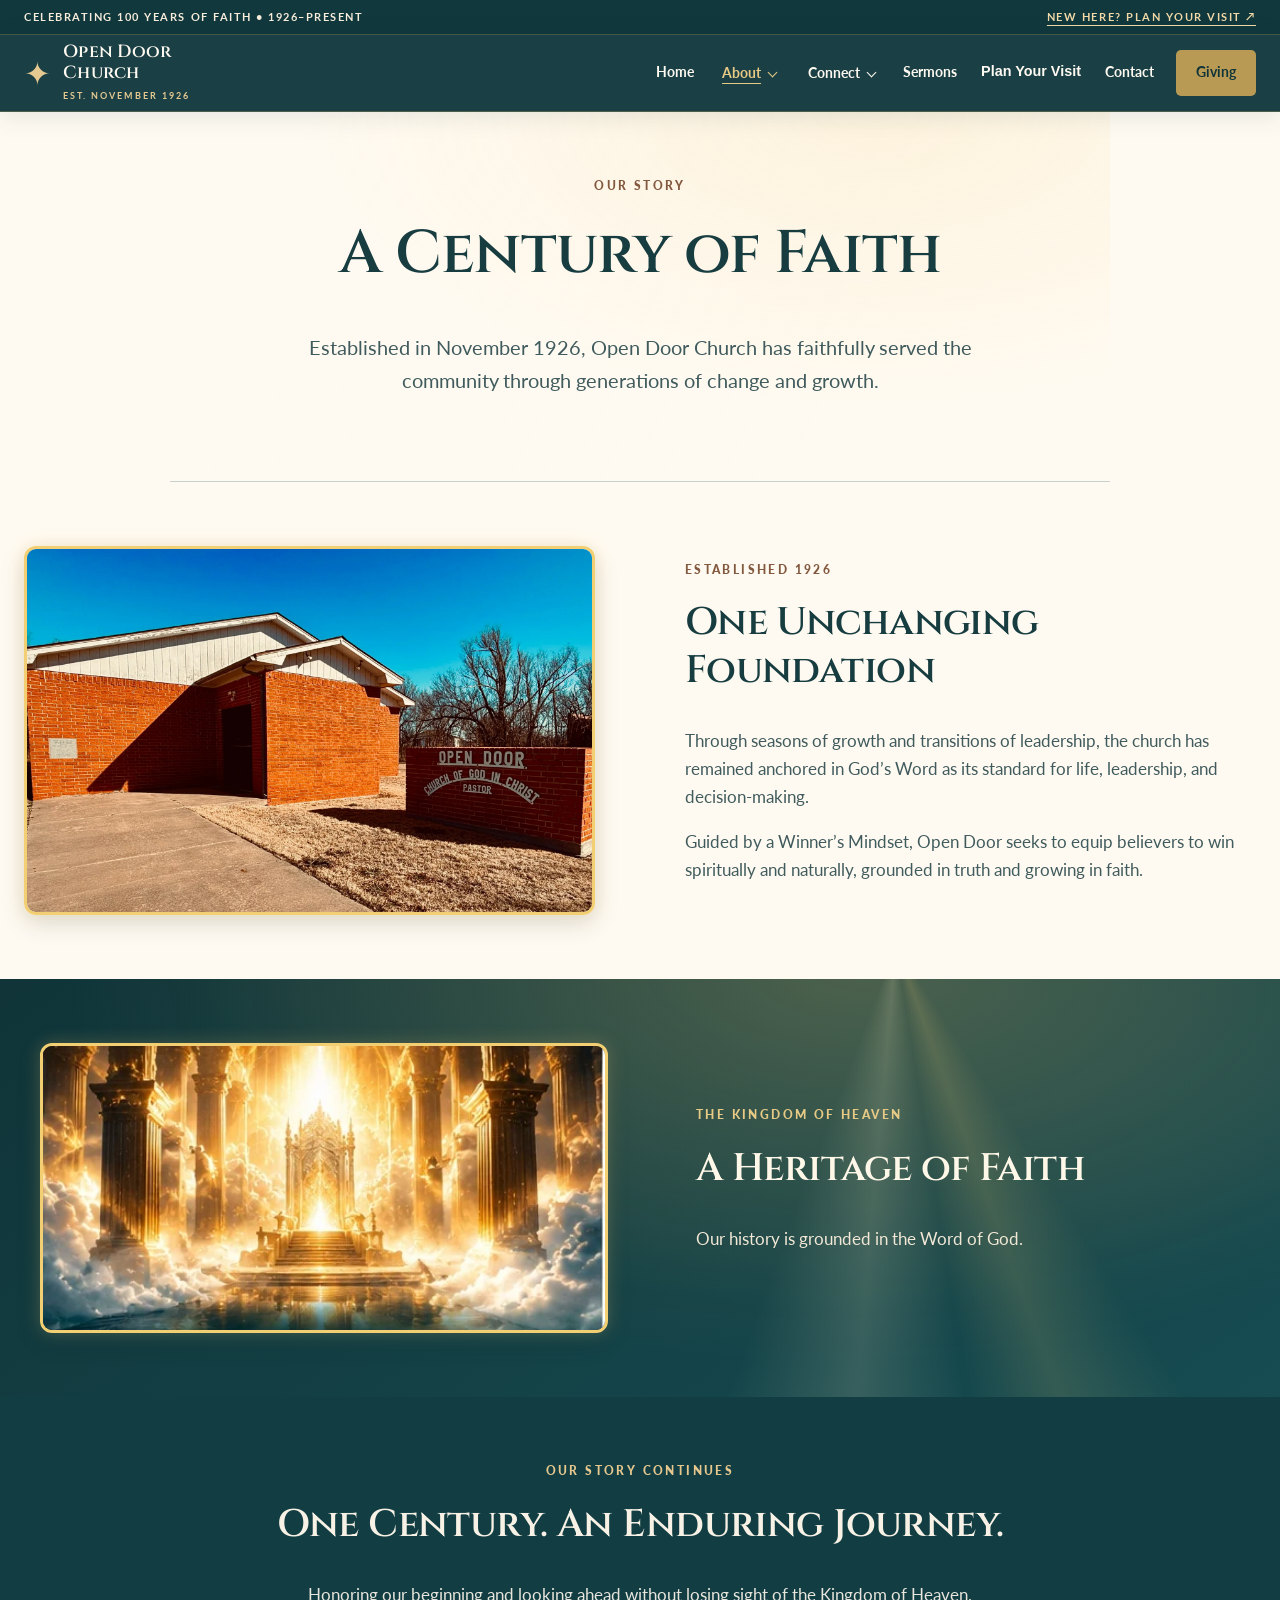
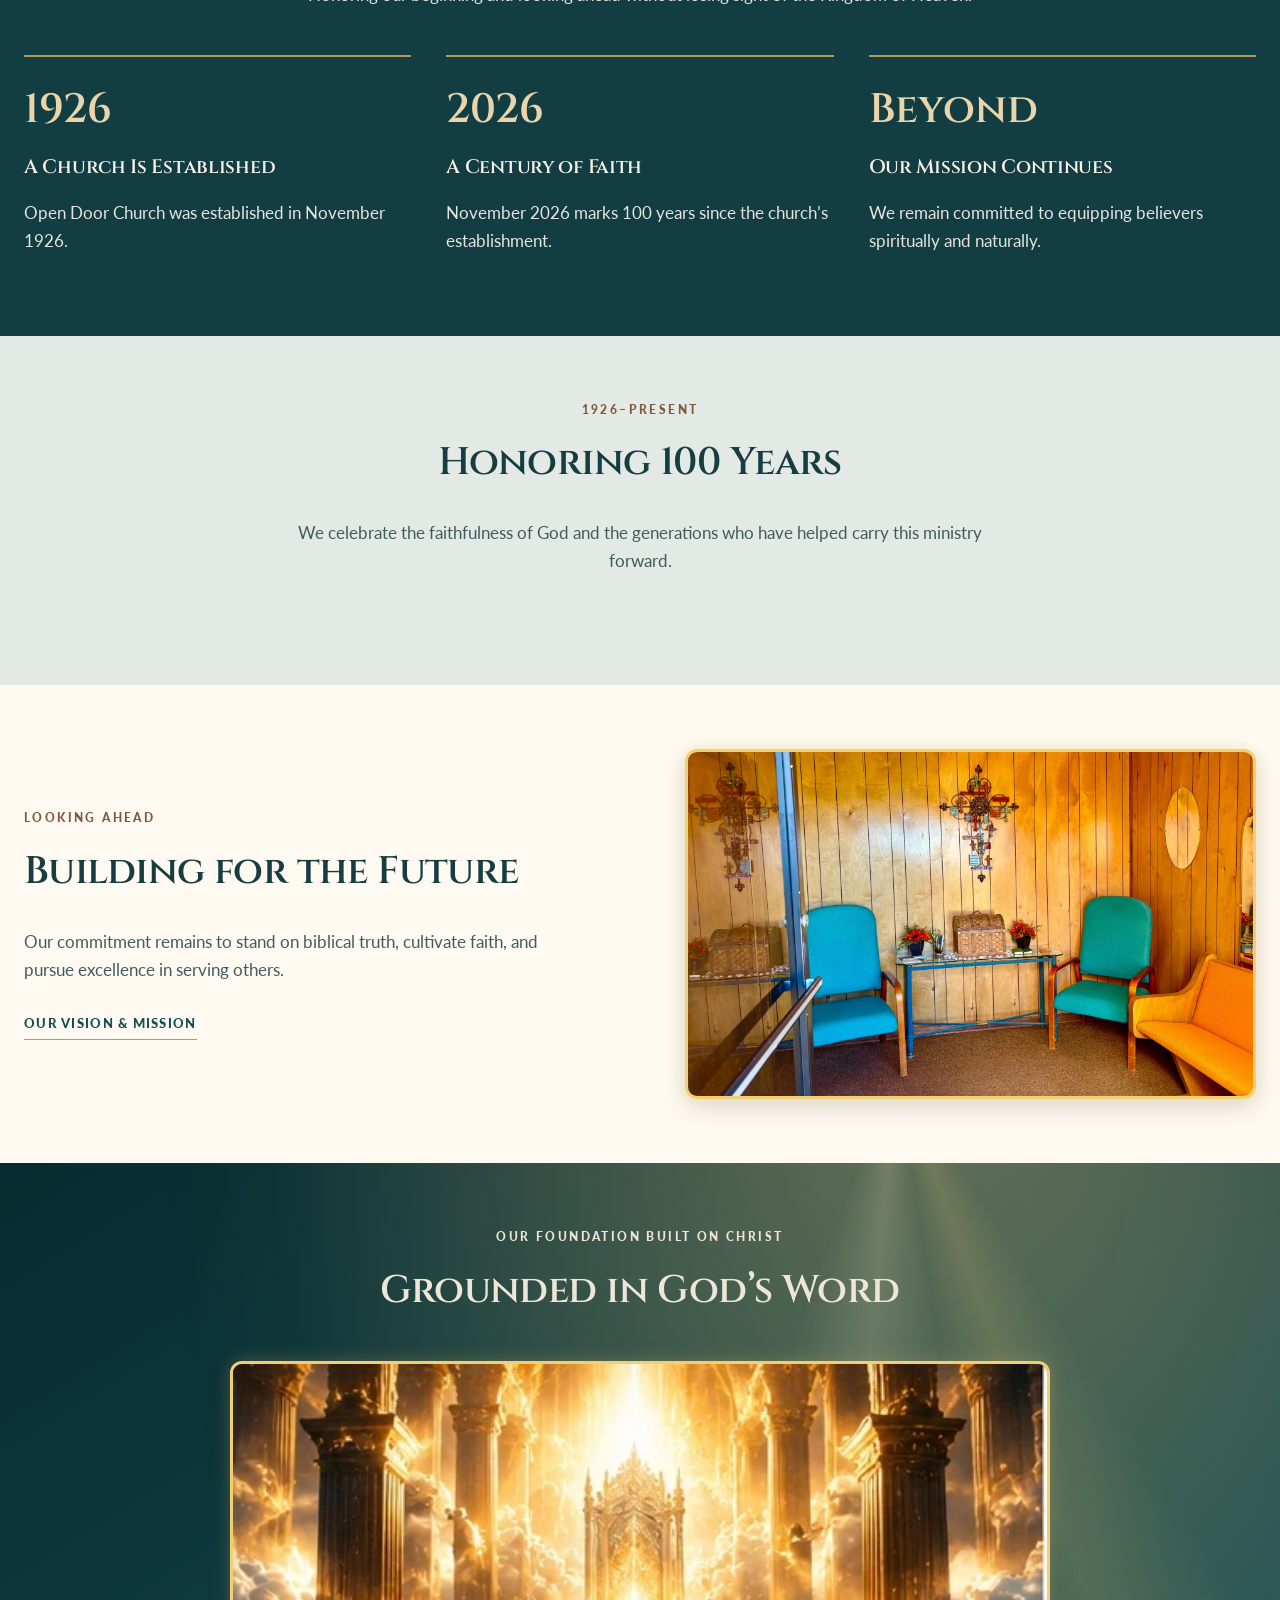
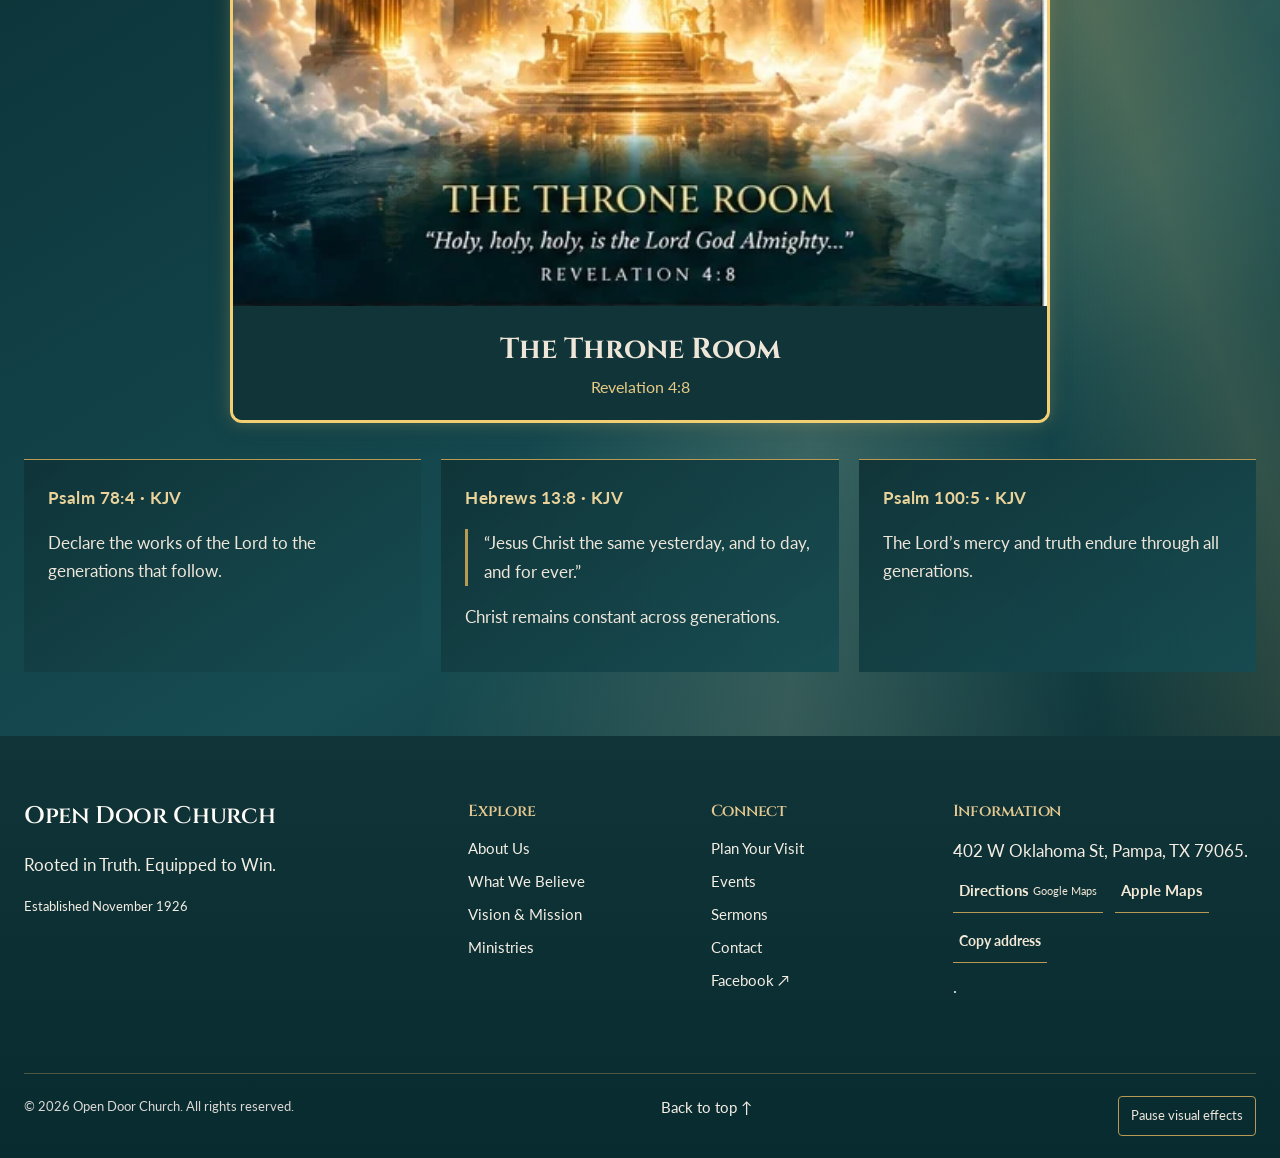
==== commit 4984caa9: "Last updated verzion for effects. Thos part has been completed. Now, I will go through one page at a" ====
--- a/about/index.html
+++ b/about/index.html
@@ -20,15 +20,17 @@
   <link crossorigin="" href="https://fonts.gstatic.com" rel="preconnect"/>
   <link href="https://fonts.googleapis.com/css2?family=Cinzel:wght@400;500;600;700&amp;family=Lato:wght@400;500;700;900&amp;display=swap" rel="stylesheet"/>
   <link href="../assets/favicon.svg" rel="icon" type="image/svg+xml"/>
-  <link href="../styles.css?v=937db1665e68" rel="stylesheet"/>
+  <link href="../styles.css?v=3884e984c7e3" rel="stylesheet"/>
   <script type="application/ld+json">
    {"@context":"https://schema.org","@type":"Church","name":"Open Door Church","description":"Christian church established in November 1926.","foundingDate":"1926-11","address":{"@type":"PostalAddress","streetAddress":"402 W Oklahoma St","addressLocality":"Pampa","addressRegion":"TX","postalCode":"79065","addressCountry":"US"},"hasMap":"https://www.google.com/maps/search/?api=1&query=402%20W%20Oklahoma%20St%2C%20Pampa%2C%20TX%2079065","sameAs":["https://www.facebook.com/share/1DZhR4D1Pu/?mibextid=wwXIfr"]}
   </script>
   <script defer="" src="../email-config.js">
   </script>
-  <script defer="" src="../site-content.js?v=981c1496e5fc">
-  </script>
-  <script defer="" src="../script.js?v=ab342602eea9">
+  <script defer="" src="../site-content.js?v=723fc3f5da2a">
+  </script>
+  <script defer="" src="../script.js?v=5023ce1157df">
+  </script>
+  <script defer="" src="../interactions.js?v=b1c00961bd3a">
   </script>
  </head>
  <body>
@@ -95,9 +97,6 @@
         Connect
        </summary>
        <div class="nav-dropdown">
-        <a class="" href="../visit/">
-         Plan Your Visit
-        </a>
         <a class="" href="../ministries/">
          Ministries
         </a>
@@ -108,6 +107,9 @@
       </details>
       <a class="" href="../sermons/">
        Sermons
+      </a>
+      <a class="" href="../visit/">
+       Plan Your Visit
       </a>
       <a class="" href="../contact/">
        Contact
@@ -357,10 +359,23 @@
        Information
       </h3>
       <p>
-       402 W Oklahoma St, Pampa, TX 79065. See the Service Times section on our homepage or Plan Your Visit page.
-       <a href="https://www.google.com/maps/search/?api=1&amp;query=402%20W%20Oklahoma%20St%2C%20Pampa%2C%20TX%2079065" rel="noopener noreferrer" target="_blank">
-        Directions
-       </a>
+       402 W Oklahoma St, Pampa, TX 79065.
+       <span class="direction-options">
+        <a class="direction-link" href="https://www.google.com/maps/dir/?api=1&amp;destination=402%20W%20Oklahoma%20St%2C%20Pampa%2C%20TX%2079065" rel="noopener noreferrer" target="_blank">
+         Directions
+         <span class="direction-provider" data-added-map-copy="">
+          Google Maps
+         </span>
+        </a>
+        <a class="direction-link" data-added-map-copy="" href="https://maps.apple.com/directions?destination=402%20W%20Oklahoma%20St%2C%20Pampa%2C%20TX%2079065&amp;mode=driving" rel="noopener noreferrer" target="_blank">
+         Apple Maps
+        </a>
+        <button class="copy-address" data-added-map-copy="" hidden="" type="button">
+         Copy address
+        </button>
+        <span aria-live="polite" class="copy-status" data-added-map-copy="" role="status">
+        </span>
+       </span>
        .
       </p>
      </div>
--- a/styles.css
+++ b/styles.css
@@ -258,7 +258,7 @@
 }
 .hero-image {
   height: 100%;
-  object-fit: cover;
+  object-fit: contain;
   object-position: 50% 28%;
 }
 .image-caption {
@@ -316,7 +316,7 @@
 }
 .section-photo img {
   height: 460px;
-  object-fit: cover;
+  object-fit: contain;
 }
 .section-copy p {
   max-width: 550px;
@@ -470,7 +470,7 @@
 }
 .photo-grid img {
   height: 280px;
-  object-fit: cover;
+  object-fit: contain;
 }
 .photo-grid figcaption {
   padding: 13px 15px;
@@ -1196,7 +1196,7 @@
 .church-slide img {
   width: 100%;
   height: 100%;
-  object-fit: cover;
+  object-fit: contain;
   object-position: center 25%;
   display: block;
 }
@@ -1261,96 +1261,13 @@
 .slide-dot.is-active {
   background: #b89a55;
 }
-.church-slideshow button:focus-visible,
-.service-filters input:focus-visible,
-.service-filters select:focus-visible {
+.church-slideshow button:focus-visible {
   outline: 3px solid #b89a55;
   outline-offset: 3px;
-}
-/* Service recording archive */
-.service-filters {
-  display: flex;
-  align-items: center;
-  flex-wrap: wrap;
-  gap: 12px;
-  margin: 26px 0;
-}
-.service-filters label {
-  font-weight: 700;
-}
-.service-filters input,
-.service-filters select {
-  padding: 12px 14px;
-  border: 1px solid #8caaa8;
-  border-radius: 5px;
-  background: white;
-  color: #164c52;
-  font: inherit;
-}
-.service-filters input {
-  flex: 1 1 230px;
-}
-.service-grid {
-  display: grid;
-  grid-template-columns: repeat(3, minmax(0, 1fr));
-  gap: 24px;
-}
-.service-card {
-  border: 1px solid #d7c9b6;
-  background: #fff;
-  border-radius: 9px;
-  overflow: hidden;
-}
-.service-card-art {
-  min-height: 160px;
-  background: linear-gradient(135deg, #164c52, #478487);
-  color: #eee6d9;
-  display: flex;
-  align-items: center;
-  justify-content: center;
-  flex-direction: column;
-  gap: 10px;
-}
-.service-card-art span:first-child {
-  font-size: 32px;
-}
-.service-card-body {
-  padding: 24px;
-}
-.service-card-body h3 {
-  margin: 10px 0;
-}
-.service-card-body .button {
-  margin-top: 15px;
-  display: inline-flex;
-}
-.service-date {
-  color: #82583f;
-  font-size: 14px;
-}
-.service-empty {
-  grid-column: 1/-1;
-  padding: 42px 24px;
-  text-align: center;
-  border: 1px dashed #b89a55;
-  border-radius: 9px;
-  background: #f8f5ee;
-}
-.media-notice {
-  margin-top: 40px;
-  padding: 24px;
-  background: #eee6d9;
-  border-left: 4px solid #b89a55;
-}
-.media-notice code {
-  overflow-wrap: anywhere;
 }
 @media (max-width: 760px) {
   .slide-stage {
     aspect-ratio: 4/3;
-  }
-  .service-grid {
-    grid-template-columns: 1fr;
   }
   .slide-toolbar {
     gap: 9px;
@@ -1537,7 +1454,7 @@
 .latest-message-art img {
   width: 100%;
   height: 440px;
-  object-fit: cover;
+  object-fit: contain;
 }
 .latest-message-art-overlay {
   position: absolute;
@@ -1852,7 +1769,7 @@
 .kingdom-art-card img {
   width: 100%;
   aspect-ratio: 1.2;
-  object-fit: cover;
+  object-fit: contain;
   transition: transform 700ms ease;
 }
 
@@ -2468,266 +2385,1117 @@
   }
 }
 
+
+
+
+
 /* BEGIN PORTABLE KINGDOM ARTWORK */
 .kingdom-page-art {
+    display: grid;
+    grid-template-columns: repeat(auto-fit, minmax(min(100%, 220px), 1fr));
+    gap: clamp(12px, 2vw, 24px);
+    margin: 24px 0 36px;
+}
+.kingdom-page-art-frame {
+    position: relative;
+    isolation: isolate;
+    overflow: hidden;
+    border: 1px solid #b89a55;
+    border-radius: 12px;
+    background: #164c52;
+    box-shadow: 0 12px 28px rgba(22, 76, 82, 0.15);
+}
+.kingdom-page-art-frame img {
+    display: block;
+    width: 100%;
+    height: auto;
+    object-fit: contain;
+}
+.kingdom-page-art-frame { margin: 0 auto; width: 100%; max-width: 820px; }
+.kingdom-page-art-frame figcaption {
+    padding: 20px;
+    background: #103438;
+    color: #eee6d9;
+    text-align: center;
+}
+.kingdom-page-art-frame strong { display: block; font-family: Cinzel, serif; font-size: clamp(1.2rem, 3vw, 1.8rem); }
+.kingdom-page-art-frame small { display: block; color: #e6ca85; font-size: 1rem; }
+.kingdom-art-card img { height: auto; aspect-ratio: auto; object-fit: contain; transform: none !important; }
+/* END PORTABLE KINGDOM ARTWORK */
+
+/* Modern Royal 2.0: compact navigation and visitor-first homepage. */
+.nav-group { position: relative; color: #fffaf1; }
+.nav-group summary { cursor: pointer; padding: 12px 6px; font-weight: 700; font-size: .9rem; }
+.nav-group summary.active { color: #e6ca85; text-decoration: underline; text-underline-offset: 5px; }
+.nav-dropdown { position: absolute; top: 100%; left: 0; min-width: 190px; background: #164c52; border: 1px solid #b89a55; border-radius: 8px; padding: 8px; z-index: 30; box-shadow: 0 12px 24px #0004; }
+.nav-dropdown a { display: block; padding: 12px; }
+.site-header .primary-nav .nav-giving { background: #b89a55; color: #103438; padding: 10px 20px; border-radius: 5px; }
+.primary-nav > a { font-size: .9rem; }
+.cinematic-hero { min-height: clamp(470px, 65vh, 690px); }
+.cinematic-hero-content { padding-block: 75px 95px; }
+.cinematic-hero h1 { font-size: clamp(2.8rem, 5vw, 5.4rem); max-width: 720px; }
+.cinematic-hero-photo { background-size: cover; background-position: center; }
+.cinematic-hero-shade { background: linear-gradient(90deg, #082b30f5 0%, #082b30e0 38%, #082b3050 75%, #082b3020 100%); }
+.cinematic-hero + .service-times-section { background: #164c52; color: #eee6d9; padding-block: 28px; border-block: 1px solid #b89a55; }
+.cinematic-hero + .service-times-section > .container { display: grid; grid-template-columns: 1fr 2fr 1fr; align-items: center; gap: 20px; }
+.cinematic-hero + .service-times-section .service-times-heading { margin: 0; }
+.cinematic-hero + .service-times-section h2, .cinematic-hero + .service-times-section .eyebrow { color: #eee6d9; }
+.cinematic-hero + .service-times-section .service-times-grid { grid-template-columns: repeat(2,minmax(0,1fr)); margin: 0; gap: 12px; }
+.cinematic-hero + .service-times-section .service-time-card { padding: 16px; background: #103438; box-shadow: none; }
+.cinematic-hero + .service-times-section .service-time-card h3, .cinematic-hero + .service-times-section .service-time-value, .cinematic-hero + .service-times-section .service-time-day { color: #eee6d9; }
+.cinematic-hero + .service-times-section .service-times-location { margin: 0; }
+.cinematic-hero + .service-times-section a { color: #f0d69a; }
+.cinematic-hero + .service-times-section .button { grid-column: 1 / -1; justify-self: center; border-color: #b89a55; }
+.royal-quick-links { display: grid; grid-template-columns: repeat(4,minmax(0,1fr)); padding-block: 22px; gap: 12px; }
+.royal-quick-links a { text-align: center; padding: 16px 8px; border: 1px solid #b89a55; border-radius: 6px; color: #164c52; font-family: Cinzel, serif; font-weight: 700; }
+.royal-quick-links a:hover { background: #eee6d9; }
+.kingdom-heading { margin-inline: auto; text-align: center; }
+.art-expand { display: block; cursor: zoom-in; }
+.art-expand img { display: block; }
+.royal-art-dialog { width: min(92vw, 850px); max-height: 92vh; overflow: auto; background: #103438; color: #eee6d9; border: 2px solid #b89a55; border-radius: 12px; padding: 16px; text-align: center; margin: auto; }
+.royal-art-dialog::backdrop { background: #071c20e8; }
+.royal-art-dialog img { display: block; max-width: 100%; max-height: 66vh; width: auto; height: auto; margin: 12px auto; object-fit: contain; }
+.royal-art-dialog h2 { color: #eee6d9; font-size: clamp(1.2rem, 3vw, 2rem); }
+.royal-art-dialog p { color: #e6ca85; }
+.art-close { background: #b89a55; color: #103438; border: 0; border-radius: 4px; padding: 10px 18px; cursor: pointer; }
+@media (max-width: 1100px) {
+  .primary-nav.open { grid-template-columns: 1fr; }
+  .nav-dropdown { position: static; box-shadow: none; margin: 4px 0; }
+  .nav-group summary { padding: 12px; }
+  .cinematic-hero + .service-times-section > .container { grid-template-columns: 1fr; }
+}
+@media (max-width: 760px) {
+  .cinematic-hero { min-height: auto; }
+  .cinematic-hero-content { padding-block: 65px 85px; }
+  .cinematic-hero-shade { background: #082b30c9; }
+  .royal-quick-links { grid-template-columns: repeat(2,minmax(0,1fr)); }
+}
+@media (max-width: 400px) {
+  .cinematic-hero + .service-times-section .service-times-grid { grid-template-columns: 1fr; }
+}
+
+
+/* Modern Royal 2.1 — spacing, shared directions, and compact content groups. */
+:root {
+  --section-space: clamp(36px, 5.5vw, 76px);
+}
+body {
+  font-size: clamp(16px, 1.15vw, 17px);
+  line-height: 1.65;
+}
+h1, h2, h3 {
+  letter-spacing: -0.015em;
+  text-wrap: balance;
+}
+.section {
+  padding-block: var(--section-space);
+}
+.page-intro {
+  padding-block: clamp(36px, 5vw, 68px);
+}
+.home-group > .section {
+  padding-block: clamp(25px, 3.4vw, 48px);
+}
+.home-welcome {
+  background: var(--surface);
+}
+.home-media {
+  background: var(--page);
+}
+.home-media > .section {
+  background: transparent;
+}
+.home-heritage {
+  background: var(--surface);
+}
+.home-heritage > .anniversary-feature {
+  background: var(--surface);
+}
+.home-heritage > .section-muted,
+.home-visit > .section-muted {
+  background: transparent;
+}
+.home-visit {
+  background: var(--muted);
+}
+.home-foundation {
+  background: var(--deep-teal);
+}
+.home-foundation .statement-section {
+  padding-bottom: 20px;
+}
+.home-foundation .scripture-foundation-section {
+  padding-top: 28px;
+}
+.home-group .section-photo img {
+  height: clamp(250px, 33vw, 400px);
+}
+/* Provider choices are ordinary links; copy is progressively enhanced. */
+.direction-options {
+  display: inline-flex;
+  flex-wrap: wrap;
+  align-items: center;
+  justify-content: flex-start;
+  gap: 6px 12px;
+  vertical-align: middle;
+  max-width: 100%;
+  margin-block: 4px;
+  font-size: 0.9rem;
+  line-height: 1.4;
+  color: inherit;
+}
+.direction-options .direction-link,
+.direction-options .copy-address {
+  display: inline-flex;
+  flex-wrap: wrap;
+  align-items: center;
+  gap: 4px;
+  min-height: 44px;
+  padding: 7px 10px;
+  margin: 0;
+  border: 1px solid currentColor;
+  border-radius: 6px;
+  color: inherit;
+  background: transparent;
+  font: inherit;
+  font-weight: 700;
+  text-decoration: none;
+  overflow-wrap: anywhere;
+  cursor: pointer;
+}
+.direction-options .copy-address[hidden] {
+  display: none;
+}
+.direction-options .direction-link:hover,
+.direction-options .copy-address:hover {
+  text-decoration: underline;
+  text-underline-offset: 3px;
+}
+.direction-options .direction-provider {
+  font-size: 0.78em;
+  font-weight: 400;
+}
+.direction-options .copy-status:not(:empty) {
+  flex-basis: 100%;
+  font-size: 0.82rem;
+  font-weight: 700;
+}
+.direction-options .copy-status:empty {
+  display: none;
+}
+.service-times-location .direction-options {
+  justify-content: center;
+}
+.cinematic-hero + .service-times-section p,
+.cinematic-hero + .service-times-section .direction-options {
+  color: #eee6d9;
+}
+.cinematic-hero + .service-times-section > .container {
+  grid-template-columns: minmax(0, 1fr) minmax(0, 1.65fr) minmax(0, 1.35fr);
+}
+.site-footer .direction-options .direction-link,
+.site-footer .direction-options .copy-address {
+  display: inline-flex;
+  margin: 0;
+  color: #f2e8d6;
+}
+.site-header :focus-visible,
+.site-footer :focus-visible,
+.cinematic-hero + .service-times-section :focus-visible {
+  outline-color: #f2d9a8;
+}
+.nav-group summary,
+.primary-nav > a {
+  min-height: 44px;
+  display: flex;
+  align-items: center;
+}
+.nav-group summary::after {
+  content: "";
+  width: 7px;
+  height: 7px;
+  border-right: 1px solid currentColor;
+  border-bottom: 1px solid currentColor;
+  transform: rotate(45deg);
+  margin-left: 8px;
+}
+.nav-group[open] summary::after {
+  transform: rotate(225deg);
+}
+.nav-group summary::-webkit-details-marker {
+  display: none;
+}
+.primary-nav > a[href$="/visit/"] {
+  color: #f0d69a;
+  font-weight: 800;
+}
+@media (max-width: 1100px) {
+  .cinematic-hero + .service-times-section > .container {
+    grid-template-columns: minmax(0, 1fr);
+  }
+  .primary-nav.open {
+    max-height: 75vh;
+    max-height: 75dvh;
+    gap: 2px;
+    padding: 12px 20px 18px;
+  }
+  .nav-group summary,
+  .primary-nav > a {
+    padding: 10px 12px;
+  }
+  .nav-dropdown {
+    border: 0;
+    border-left: 2px solid var(--antique-brass);
+    border-radius: 0;
+    padding: 0 0 0 10px;
+  }
+  html:not(.navigation-ready) .primary-nav {
+    position: static;
+    display: flex;
+    flex-wrap: wrap;
+    max-height: none;
+    padding: 8px;
+  }
+  html:not(.navigation-ready) .header-inner {
+    flex-wrap: wrap;
+  }
+  html:not(.navigation-ready) .menu-toggle {
+    display: none;
+  }
+}
+@media (max-width: 600px) {
+  .container {
+    width: min(calc(100% - 32px), var(--container));
+  }
+  .cinematic-hero-content {
+    padding-block: 48px 72px;
+  }
+  .cinematic-hero h1 {
+    font-size: clamp(2.1rem, 9vw, 3.5rem);
+  }
+  .home-group .section-photo img {
+    height: auto;
+  }
+  .service-times-grid {
+    grid-template-columns: minmax(0, 1fr);
+  }
+  .direction-options .direction-link,
+  .direction-options .copy-address {
+    min-height: 44px;
+  }
+}
+
+
+/* Modern Royal 3.0 — Kingdom Presence: shared design and Bold Royal frames. */
+:root {
+  --container: 1240px;
+  --surface: #fffaf1;
+  --page: #eee6d9;
+  --section-space: clamp(40px,5vw,76px);
+  --radius: 5px;
+}
+body {
+  background: var(--surface);
+  font-size: 17px;
+  line-height: 1.65;
+}
+.site-header {
+  background: rgba(12,45,49,.96);
+  border-bottom: 1px solid #b89a5555;
+  backdrop-filter: blur(16px);
+}
+.header-inner {
+  min-height: 76px;
+}
+.site-header .brand-name,.site-header .primary-nav a {
+  color: #fffaf1;
+}
+.site-header .brand-mark,.site-header .brand-name small {
+  color: #e5c991;
+}
+.site-header .primary-nav a.active {
+  border-color: #b89a55;
+}
+.primary-nav {
+  gap: 20px;
+}
+.cinematic-hero {
+  background: #103438;
+  min-height: 560px;
   display: grid;
-  grid-template-columns: repeat(auto-fit, minmax(min(100%, 220px), 1fr));
-  gap: clamp(12px, 2vw, 24px);
-  margin: 24px 0 36px;
-}
-.kingdom-page-art-frame {
+  grid-template-columns: minmax(0,1fr) minmax(0,1fr);
+  padding: 36px max(24px,calc((100vw - 1240px)/2)) 56px;
+  gap: 24px;
+  isolation: isolate;
+}
+.cinematic-hero-photo {
   position: relative;
-  isolation: isolate;
-  overflow: hidden;
-  border: 1px solid #b89a55;
-  border-radius: 12px;
-  background: #164c52;
-  box-shadow: 0 12px 28px rgba(22, 76, 82, 0.15);
-}
-.kingdom-page-art-frame img {
-  display: block;
+  inset: auto;
+  grid-column: 2;
+  grid-row: 1;
+  align-self: center;
+  aspect-ratio: 512/328;
+  background-size: contain;
+  background-repeat: no-repeat;
+  background-position: center;
+  transform: none;
+  animation: none;
+  z-index: 0;
+  box-shadow: 0 15px 70px #b89a5526;
+  outline: 1px solid #b89a5566;
+  outline-offset: 8px;
+}
+.cinematic-hero-light {
+  background: radial-gradient(ellipse at 72% 48%,#b89a5535,transparent 68%);
+  animation: none;
+}
+.cinematic-hero-shade {
+  background: linear-gradient(110deg,#103438,#164c5280);
+  z-index: -1;
+}
+.cinematic-hero-content {
+  grid-column: 1;
+  grid-row: 1;
+  width: 100%;
+  padding: 32px 0;
+  align-self: center;
+}
+.cinematic-hero h1 {
+  font-size: clamp(2.8rem,4.8vw,4.8rem);
+  line-height: 1.12;
+  letter-spacing: -.035em;
+  margin-bottom: 20px;
+  text-shadow: none;
+}
+.cinematic-kicker {
+  letter-spacing: .18em;
+  margin-bottom: 22px;
+}
+.cinematic-bottom {
+  padding: 12px max(24px,calc((100vw - 1240px)/2));
+  font-size: .6rem;
+  border-color: #b89a5544;
+}
+.cinematic-hero + .service-times-section {
+  background: #eee6d9;
+  color: #164c52;
+  border: 0;
+  padding: 32px 0;
+}
+.cinematic-hero + .service-times-section > .container {
+  grid-template-columns: minmax(0,.8fr) minmax(0,1.5fr) minmax(0,1.3fr);
+  gap: 24px;
+}
+.cinematic-hero + .service-times-section h2,.cinematic-hero + .service-times-section .eyebrow,.cinematic-hero + .service-times-section p,.cinematic-hero + .service-times-section a,.cinematic-hero + .service-times-section .direction-options {
+  color: #164c52;
+}
+.cinematic-hero + .service-times-section .service-time-card {
+  background: transparent;
+  border: 0;
+  border-left: 1px solid #b89a55;
+  border-radius: 0;
+  padding: 12px 16px;
+  text-align: left;
+}
+.cinematic-hero + .service-times-section .service-time-card h3,.cinematic-hero + .service-times-section .service-time-value,.cinematic-hero + .service-times-section .service-time-day {
+  color: #164c52;
+}
+.direction-options .direction-link,.direction-options .copy-address {
+  border: 0;
+  border-bottom: 1px solid #b89a55;
+  border-radius: 0;
+  padding: 6px;
+  min-height: 44px;
+}
+.home-welcome,.home-media,.home-heritage {
+  background: #fffaf1;
+}
+.royal-quick-links {
+  gap: 0;
+  padding-block: 14px;
+  border-bottom: 1px solid #b89a5533;
+}
+.royal-quick-links a {
+  border: 0;
+  border-right: 1px solid #b89a5544;
+  border-radius: 0;
+  padding: 12px 8px;
+  font-size: .9rem;
+}
+.royal-quick-links a:last-child {
+  border-right: 0;
+}
+.welcome-strip {
+  background: #fffaf1;
+  border-bottom: 1px solid #b89a5544;
+}
+.welcome-strip-inner {
+  padding-block: 12px;
+}
+.home-media {
+  display: grid;
+  grid-template-columns: minmax(0,1.2fr) minmax(0,1fr);
+  gap: 40px;
+  width: min(calc(100% - 48px),var(--container));
+  margin: auto;
+  align-items: start;
+  padding: 55px 0;
+}
+.home-media > .section {
+  padding: 0;
+  min-width: 0;
+}
+.home-media > .section > .container {
+  width: 100%;
+}
+.home-media .latest-message-layout {
+  grid-template-columns: 1fr;
+  gap: 22px;
+}
+.home-media .church-slideshow {
+  height: 350px;
+  min-height: 350px;
+  aspect-ratio: auto;
+}
+.home-media .latest-message-art img {
+  height: 280px;
+  object-fit: contain;
+}
+.home-media h2 {
+  font-size: clamp(1.8rem,2.7vw,2.7rem);
+}
+.kingdom-gallery {
+  background: linear-gradient(145deg,#103438,#164c52);
+  padding-block: 64px;
+}
+.kingdom-art-grid {
+  gap: 26px;
+}
+.kingdom-art-card {
+  background: transparent;
+  border: 0;
+  border-radius: 0;
+  box-shadow: none;
+}
+.kingdom-art-card img {
+  outline: 1px solid #b89a5577;
+  outline-offset: -1px;
   width: 100%;
   height: auto;
   object-fit: contain;
 }
+.kingdom-art-card figcaption {
+  background: transparent;
+  border-bottom: 1px solid #b89a5555;
+  padding: 12px 0 15px;
+  text-align: center;
+}
+.kingdom-art-card strong {
+  font-size: 1.1rem;
+}
+.kingdom-art-card small {
+  font-size: .85rem;
+}
+.pathway-card,.mission-card,.feature-card,.scripture-foundation-card,.upcoming-event-card,.upcoming-events-empty {
+  box-shadow: none;
+  border-radius: 0;
+  border: 0;
+  border-top: 1px solid #b89a55;
+  background: transparent;
+}
+.pathways-section,.upcoming-events-section {
+  background: #eee6d9;
+}
+.heritage-band {
+  background: #103438;
+}
+.home-heritage .anniversary-feature,.home-visit {
+  background: #fffaf1;
+}
+.home-heritage .anniversary-emblem {
+  border-radius: 0;
+  box-shadow: none;
+}
+.home-foundation {
+  background: linear-gradient(145deg,#103438,#164c52);
+}
+.home-foundation .statement-section,.home-foundation .scripture-foundation-section {
+  background: transparent;
+}
+.kingdom-banner {
+  background: linear-gradient(115deg,#103438,#164c52);
+  gap: clamp(24px,5vw,70px);
+}
+.kingdom-banner > img,.kingdom-page-art-frame img {
+  object-fit: contain;
+  height: auto;
+  max-height: none;
+}
 .kingdom-page-art-frame {
-  margin: 0 auto;
+  box-shadow: none;
+  border-radius: 0;
+  border: 1px solid #b89a5566;
+}
+.kingdom-banner-content {
+  border: 0;
+  background: transparent;
+  box-shadow: none;
+  backdrop-filter: none;
+}
+@media (max-width:1100px) {
+  .cinematic-hero + .service-times-section > .container {
+    grid-template-columns: 1fr 1fr;
+  }
+  .cinematic-hero + .service-times-section .service-times-location {
+    grid-column: 1/-1;
+  }
+  .home-media {
+    grid-template-columns: 1fr;
+    gap: 36px;
+  }
+  .home-media .latest-message-layout {
+    grid-template-columns: 1fr 1fr;
+  }
+}
+@media (max-width:760px) {
+  .header-inner {
+    min-height: 68px;
+  }
+  .cinematic-hero {
+    min-height: 0;
+    grid-template-columns: 1fr;
+    gap: 20px;
+    padding: 26px 20px 65px;
+  }
+  .cinematic-hero-photo {
+    grid-column: 1;
+    grid-row: 2;
+    outline-offset: 3px;
+  }
+  .cinematic-hero-content {
+    grid-column: 1;
+    grid-row: 1;
+    padding: 0;
+  }
+  .cinematic-hero h1 {
+    font-size: clamp(2.35rem,9vw,3.5rem);
+  }
+  .cinematic-kicker {
+    font-size: .64rem;
+    gap: 8px;
+    letter-spacing: .12em;
+  }
+  .cinematic-bottom {
+    letter-spacing: .08em;
+    padding: 10px 20px;
+    gap: 8px;
+  }
+  .cinematic-hero + .service-times-section > .container {
+    grid-template-columns: 1fr;
+  }
+  .cinematic-hero + .service-times-section .service-times-grid {
+    grid-template-columns: 1fr 1fr;
+  }
+  .cinematic-hero + .service-times-section .service-time-card {
+    padding: 8px 12px;
+  }
+  .home-media {
+    width: calc(100% - 32px);
+    padding: 35px 0;
+  }
+  .home-media .latest-message-layout {
+    grid-template-columns: 1fr;
+  }
+  .home-media .church-slideshow {
+    height: 260px;
+    min-height: 260px;
+  }
+  .home-media .latest-message-art img {
+    height: 220px;
+  }
+  .royal-quick-links {
+    grid-template-columns: 1fr 1fr;
+  }
+  .kingdom-art-grid {
+    grid-template-columns: repeat(2,minmax(0,1fr));
+    gap: 14px;
+  }
+  .kingdom-art-card strong {
+    font-size: .9rem;
+  }
+  .kingdom-art-card small {
+    font-size: .75rem;
+  }
+  .kingdom-gallery {
+    padding-block: 40px;
+  }
+}
+@media (max-width:360px) {
+  .cinematic-hero + .service-times-section .service-times-grid {
+    grid-template-columns: 1fr;
+  }
+  .kingdom-art-grid {
+    grid-template-columns: 1fr;
+  }
+}
+/* Uniform Bold Royal frame; one frame per visual surface. */
+:root {
+  --frame-color: #f2cf73;
+  --frame-radius: 12px;
+  --frame-shadow: 0 0 16px #f2cf7333,0 8px 24px #082b3026;
+}
+.cinematic-hero-photo,.church-slideshow,.latest-message-art,.art-expand,.section-photo,.photo-grid figure,.kingdom-banner>img,.kingdom-page-art-frame,.royal-art-dialog {
+  border: 3px solid var(--frame-color) !important;
+  border-radius: var(--frame-radius) !important;
+  box-shadow: var(--frame-shadow) !important;
+  overflow: hidden;
+  box-sizing: border-box;
+}
+.cinematic-hero-photo {
+  aspect-ratio: 512/328;
+  background-size: contain;
+  background-position: center;
+  align-self: center;
+}
+.kingdom-art-card img,.section-photo img,.photo-grid img,.latest-message-art img {
+  border: 0 !important;
+  border-radius: 0 !important;
+  box-shadow: none !important;
+  display: block;
+}
+.kingdom-art-card {
+  border: 0 !important;
+  box-shadow: none !important;
+  overflow: visible;
+}
+.kingdom-art-card figcaption {
+  border: 0;
+}
+.art-expand {
+  background: #103438;
+}
+.art-expand img {
   width: 100%;
-  max-width: 820px;
-}
-.kingdom-page-art-frame figcaption {
-  padding: 20px;
+  height: auto;
+  object-fit: contain;
+}
+.home-media .church-slideshow {
+  height: auto;
+  min-height: 0;
+  aspect-ratio: auto;
+}
+.home-media .slide-stage {
+  aspect-ratio: 16/9;
+  min-height: 0;
+}
+.home-media .latest-message-art img {
+  height: auto;
+  aspect-ratio: 16/9;
+  object-fit: contain;
+}
+.home-media .latest-message-layout {
+  align-items: start;
+}
+.section-photo {
+  align-self: center;
+}
+.home-group .section-photo img {
+  height: auto;
+  max-height: 440px;
+  object-fit: contain;
+}
+.kingdom-art-grid {
+  gap: 24px;
+}
+.kingdom-gallery h2,.kingdom-gallery .eyebrow,.kingdom-gallery p,.kingdom-art-card strong,.kingdom-art-card small {
+  color: #fff5da;
+}
+@media (max-width:760px) {
+  .cinematic-hero-photo {
+    outline-offset: 0;
+  }
+  .home-media .church-slideshow {
+    height: auto;
+    min-height: 0;
+  }
+  .home-media .latest-message-art img {
+    height: auto;
+  }
+  .home-group .section-photo img {
+    height: auto;
+  }
+  .kingdom-art-grid {
+    gap: 14px;
+  }
+}
+.cinematic-hero,.kingdom-gallery,.home-foundation {
+  background: radial-gradient(ellipse at 50% -15%,#e9cf8a70,transparent 48%),linear-gradient(150deg,#0a353c,#164c52 70%,#082b30);
+}
+.cinematic-hero-shade {
+  background: transparent;
+}
+.cinematic-hero-light {
+  background: conic-gradient(from 154deg at 75% -15%,transparent 0deg,#f2cf7315 12deg,transparent 21deg,#fff8d922 32deg,transparent 44deg,#f2cf731b 55deg,transparent 72deg,transparent 360deg);
+  opacity: 1;
+  inset: 0;
+  z-index: -1;
+}
+.kingdom-gallery,.home-foundation {
+  position: relative;
+  isolation: isolate;
+}
+.kingdom-gallery:before,.home-foundation:before {
+  content: "";
+  position: absolute;
+  inset: 0;
+  z-index: -1;
+  pointer-events: none;
+  background: conic-gradient(from 150deg at 50% -10%,transparent 0deg,#f2cf731a 12deg,transparent 25deg,#fff8d91c 38deg,transparent 54deg,transparent 360deg);
+}
+.home-welcome,.home-media,.home-heritage,.home-visit {
+  background: radial-gradient(ellipse at top,#fff8e7,#fffaf1 75%);
+}
+.site-header {
+  background: #0c343aeF;
+}
+.kingdom-gallery {
+  padding-block: 76px;
+}
+
+/* Divine transitions: only decorative lighting moves; text stays readable. */
+:root {
+  --presence-duration: 800ms;
+  --presence-ease: cubic-bezier(.2, .65, .3, 1);
+}
+.cinematic-hero-photo {
+  outline: 0;
+  aspect-ratio: 512 / 328;
+  background-size: contain;
+  background-position: center;
+  background-color: #103438;
+}
+.cinematic-hero-light {
+  animation: presence-light-in 1100ms ease-out both;
+}
+.cinematic-hero-content {
+  min-width: 0;
+}
+.cinematic-hero + .service-times-section {
+  background: linear-gradient(180deg, #dfd4bc 0, #eee6d9 48px, #eee6d9 100%);
+}
+.cinematic-hero + .service-times-section .button {
+  color: #164c52;
+}
+.home-media {
+  padding-inline: 0;
+  background: transparent;
+}
+.home-media .latest-message-art {
+  min-height: 0;
+  height: auto;
+}
+.home-media .slide-stage {
+  aspect-ratio: 16 / 9;
+}
+.section-photo img, .home-group .section-photo img {
+  width: 100%;
+  height: auto;
+  max-height: none;
+  object-fit: contain;
+}
+.photo-grid img {
+  width: 100%;
+  height: auto;
+  aspect-ratio: 4 / 3;
+  object-fit: contain;
   background: #103438;
-  color: #eee6d9;
-  text-align: center;
-}
-.kingdom-page-art-frame strong {
-  display: block;
-  font-family: Cinzel, serif;
-  font-size: clamp(1.2rem, 3vw, 1.8rem);
-}
-.kingdom-page-art-frame small {
-  display: block;
-  color: #e6ca85;
-  font-size: 1rem;
-}
-.kingdom-art-card img {
+}
+.church-slide img {
+  object-fit: contain;
+  background: #103438;
+}
+.kingdom-art-card img, .kingdom-page-art-frame img, .kingdom-banner > img {
   height: auto;
   aspect-ratio: auto;
   object-fit: contain;
   transform: none !important;
 }
-/* END PORTABLE KINGDOM ARTWORK */
-
-/* Modern Royal 2.0: compact navigation and visitor-first homepage. */
-.nav-group {
-  position: relative;
-  color: #fffaf1;
-}
-.nav-group summary {
+.kingdom-banner, .scripture-foundation-section, .statement-section {
+  background: radial-gradient(ellipse at 65% 0%, #b89a5530, transparent 65%), linear-gradient(145deg, #103438, #164c52);
+}
+.kingdom-banner .eyebrow { color: #e6ca85; }
+.kingdom-banner-content { padding: clamp(0px, 2vw, 24px); }
+.home-foundation .statement-section, .home-foundation .scripture-foundation-section { background: transparent; }
+.kingdom-gallery, .home-foundation { overflow: hidden; }
+.kingdom-gallery::before, .home-foundation::before { pointer-events: none; }
+.art-expand:focus-visible, .latest-message-art:focus-visible {
+  outline: 3px solid #fffaf1 !important;
+  outline-offset: 4px;
+}
+.kingdom-art-card .art-expand:hover, .latest-message-art:hover {
+  box-shadow: 0 0 22px #f2cf7360, 0 8px 24px #082b3026 !important;
+}
+/* Content is never hidden while waiting for JavaScript or scrolling. */
+.motion-ready .reveal-on-scroll, .motion-ready .reveal-on-scroll.is-visible {
+  opacity: 1;
+  transform: none;
+  transition: none;
+}
+.presence-arrival { animation: presence-arrive var(--presence-duration) var(--presence-ease) both; }
+.presence-light-reveal { animation: presence-light-in var(--presence-duration) var(--presence-ease) both; }
+@keyframes presence-arrive {
+  from { transform: translateY(9px); }
+  to { transform: translateY(0); }
+}
+@keyframes presence-light-in {
+  from { opacity: .25; transform: translateX(-2%); }
+  to { opacity: 1; transform: translateX(0); }
+}
+@media (max-width: 760px) {
+  .cinematic-hero { padding-inline: 18px; }
+  .cinematic-hero-content { padding: 0; }
+  .cinematic-hero-photo { width: 100%; }
+  .home-media { width: calc(100% - 32px); }
+  .home-media .slide-stage { min-height: 0; }
+  .slide-toolbar { gap: 8px; flex-wrap: wrap; }
+  .church-slide figcaption { bottom: 12px; left: 12px; right: 12px; gap: 3px; }
+  .church-slide figcaption strong { font-size: 1.2rem; }
+  .church-slide figcaption span { font-size: .85rem; }
+  .video-play-symbol { width: 52px; height: 52px; }
+  .latest-message-art-overlay strong { font-size: 1.15rem; }
+  .kingdom-banner-content { padding: 0; }
+}
+@media (max-width: 420px) {
+  .cinematic-hero + .service-times-section .service-times-grid { grid-template-columns: 1fr; }
+  .kingdom-art-grid { grid-template-columns: 1fr; }
+}
+@media (prefers-reduced-motion: reduce) {
+  .presence-arrival, .presence-light-reveal, .cinematic-hero-light { animation: none !important; transform: none !important; }
+  .church-slide, .art-expand, .latest-message-art { transition: none !important; }
+}
+
+/* Clean decorative hero derivative; the full lettered artwork remains in the gallery. */
+.cinematic-hero-photo {
+  background-image: url("assets/images/kingdom/presence-hero.webp");
+  aspect-ratio: 512 / 310;
+}
+/* A veil of light passes behind selected content, never across its text. */
+.home-heritage { position: relative; isolation: isolate; }
+.home-heritage::before {
+  content: "";
+  position: absolute;
+  inset: 0;
+  pointer-events: none;
+  z-index: -1;
+  background: radial-gradient(ellipse at 75% 0%, #f2cf7326, transparent 60%);
+}
+.presence-section::before {
+  animation: presence-veil 900ms var(--presence-ease) both;
+}
+@keyframes presence-veil {
+  from { opacity: .18; transform: translateX(-2%); }
+  to { opacity: 1; transform: translateX(0); }
+}
+@media (prefers-reduced-motion: reduce) {
+  .presence-section::before { animation: none; transform: none; }
+}
+
+/* Gallery: equal outer frames, with the complete artwork fitted inside. */
+.kingdom-art-card .art-expand {
+  display: grid;
+  place-items: center;
+  aspect-ratio: 6 / 5;
+  width: 100%;
+  background: #103438;
+}
+.kingdom-art-card .art-expand img {
+  width: 100%;
+  height: 100%;
+  min-height: 0;
+  object-fit: contain;
+  outline: none;
+}
+.kingdom-art-card .art-expand {
+  grid-template: minmax(0, 1fr) / minmax(0, 1fr);
+}
+
+
+/* Full photo and Scripture visibility: preserve existing frame sizes. */
+main img, .royal-art-dialog img {
+  object-fit: contain;
+  object-position: center;
+}
+.kingdom-banner > img.full-lettered-banner {
+  width: 100%;
+  height: auto;
+  aspect-ratio: var(--banner-frame-ratio);
+  background: #103438;
+  object-fit: contain;
+}
+/* Reserve caption space inside the existing slideshow stage instead of
+   overlaying captions or gradients on church photographs. */
+.church-slide {
+  display: grid;
+  grid-template-rows: minmax(0, 1fr) auto;
+}
+.church-slide img {
+  width: 100%;
+  height: 100%;
+  min-height: 0;
+  object-fit: contain;
+  object-position: center;
+}
+.church-slide::after {
+  content: none;
+}
+.church-slide figcaption {
+  position: static;
+  padding: 8px 12px;
+  background: #103438;
+  text-align: center;
+  gap: 2px;
+}
+.church-slide figcaption strong {
+  font-size: clamp(1rem, 1.6vw, 1.3rem);
+  line-height: 1.2;
+}
+.church-slide figcaption span {
+  font-size: clamp(.8rem, 1.1vw, .95rem);
+  line-height: 1.3;
+}
+/* Keep the same 16:9 viewing area plus the existing 3px outer frame.
+   The Facebook label is below the photo, never over its lettering. */
+.home-media .latest-message-art {
+  display: grid !important;
+  grid-template-rows: minmax(0, 1fr) auto;
+  aspect-ratio: 16 / 9;
+  height: auto;
+  min-height: 0;
+  background: #103438;
+}
+.home-media .latest-message-art img {
+  width: 100%;
+  height: 100%;
+  min-height: 0;
+  aspect-ratio: auto;
+  object-fit: contain;
+  object-position: center;
+}
+.home-media .latest-message-art-overlay {
+  position: static;
+  display: grid;
+  grid-template-columns: auto 1fr;
+  grid-template-rows: auto auto;
+  gap: 0 8px;
+  padding: 7px 10px;
+  background: #103438;
+  text-align: left;
+  align-items: center;
+}
+.home-media .latest-message-art-overlay .video-play-symbol {
+  grid-row: 1 / 3;
+  width: 32px;
+  height: 32px;
+  font-size: .9rem;
+}
+.home-media .latest-message-art-overlay strong {
+  font-size: clamp(.95rem, 1.5vw, 1.15rem);
+  line-height: 1.2;
+}
+.home-media .latest-message-art-overlay small {
+  font-size: .8rem;
+  line-height: 1.2;
+}
+
+
+/* Modern Royal 3.1 — Divine Presence — layered effects never cover images or words. */
+:root {
+  --divine-gold: #f2cf73;
+  --divine-ease: cubic-bezier(.22,.61,.36,1);
+  --divine-frame: 0 0 17px #f2cf7340, 0 8px 24px #082b3026;
+}
+.site-header {
+  background: #0c343af0;
+  backdrop-filter: blur(12px) saturate(112%);
+  -webkit-backdrop-filter: blur(12px) saturate(112%);
+}
+.nav-dropdown { background: #103438fa; }
+.nav-group[open] .nav-dropdown { animation: divine-menu 220ms var(--divine-ease) both; }
+@keyframes divine-menu { from { transform: translateY(-5px); opacity: .65; } to { transform: none; opacity: 1; } }
+.cinematic-hero, .kingdom-gallery, .home-foundation, .scripture-foundation-section, .page-intro, .kingdom-banner, .home-heritage { position: relative; isolation: isolate; }
+.cinematic-hero, .kingdom-gallery, .home-foundation, .scripture-foundation-section {
+  background: radial-gradient(ellipse at 76% -14%, #ddbf8055, transparent 52%), linear-gradient(148deg,#082b30,#164c52 68%,#103438);
+}
+.cinematic-hero-light {
+  background: radial-gradient(ellipse at 76% 0%, #fff3c445, transparent 48%), conic-gradient(from 153deg at 76% -15%, transparent 0deg,#f2cf7330 10deg,transparent 19deg,#fff3c43b 31deg,transparent 42deg,#f2cf7326 57deg,transparent 72deg,transparent 360deg);
+  z-index: -1;
+  pointer-events: none;
+  animation: divine-entrance 1500ms var(--divine-ease) both, divine-ambient 32s ease-in-out 1.5s 1 both;
+}
+@keyframes divine-entrance { from {opacity:.18; transform:translateY(-12px) scale(.99);} to {opacity:1;transform:none;} }
+@keyframes divine-ambient {0%,100% {opacity:1;} 50% {opacity:.65;} }
+/* Shared decorative veil is behind content and leaves all frame geometry intact. */
+.divine-veil-layer, .divine-particle-layer {
+  position:absolute; inset:0; overflow:hidden; z-index:-1; pointer-events:none;
+}
+.divine-veil-layer { background: radial-gradient(ellipse at 75% 0%,#f2cf7328,transparent 56%), linear-gradient(115deg,transparent 12%,#ffffff0b 42%,transparent 72%); }
+.divine-dark > .divine-veil-layer { background: conic-gradient(from 147deg at 70% -8%,transparent 0deg,#f2cf7324 13deg,transparent 24deg,#fff3c426 38deg,transparent 54deg,transparent 360deg), radial-gradient(ellipse at 68% -5%,#f2cf7324,transparent 58%); }
+.divine-in > .divine-veil-layer { animation: divine-unveil 1.2s var(--divine-ease) both; }
+@keyframes divine-unveil {from {opacity:.2;transform:translateX(-12px);}to {opacity:1;transform:none;}}
+.divine-particle-layer span { position:absolute; width:3px;height:3px;border-radius:50%; background:#f2cf73;box-shadow:0 0 8px #f2cf7390;opacity:.45; }
+.divine-in > .divine-particle-layer span { animation: divine-particle 8s ease-in-out 1 both; }
+@keyframes divine-particle { 0%{opacity:.12;transform:translateY(6px)} 45%{opacity:.65} 100%{opacity:.35;transform:translateY(-8px)} }
+.cinematic-hero + .service-times-section { background: linear-gradient(180deg,#e2d5bb,#eee6d9 46px,#fffaf1); }
+.home-welcome,.home-media,.home-heritage,.home-visit { background:radial-gradient(ellipse at 76% 0%,#f2cf731e,transparent 65%),#fffaf1; }
+.home-media,.home-welcome,.home-heritage,.home-visit,.upcoming-events-section { position:relative;isolation:isolate; }
+.service-time-card,.upcoming-events-empty,.info-card,.feature-card,.mission-card,.visit-steps article { background: linear-gradient(145deg,#fffdf8f5,#eee6d9db); color:#164c52; }
+.service-time-card h3,.service-time-card .service-time-value,.service-time-card .service-time-day {color:#164c52!important;}
+.cinematic-hero + .service-times-section .service-time-card {background:linear-gradient(145deg,#fffdf8f5,#eee6d9db);}
+.scripture-foundation-section .scripture-foundation-card {background:linear-gradient(145deg,#103438f5,#164c52ee);}
+.home-foundation .scripture-foundation-section {background:transparent;}
+.kingdom-gallery {box-shadow:inset 0 24px 28px -28px #f2cf73a0,inset 0 -24px 28px -28px #f2cf7370;}
+.kingdom-art-card .art-expand,.latest-message-art,.section-photo,.church-slideshow,.kingdom-banner>img,.kingdom-page-art-frame,.photo-grid figure,.cinematic-hero-photo,.royal-art-dialog {box-shadow:var(--divine-frame)!important;transition:box-shadow .35s ease;}
+.kingdom-art-card .art-expand:hover,.latest-message-art:hover {box-shadow:0 0 24px #f2cf7370,0 8px 24px #082b3026!important;}
+.divine-float {animation: divine-float .8s var(--divine-ease) both;}
+@keyframes divine-float {from{transform:translateY(8px)}to{transform:none}}
+.divine-float.mission-card {animation:divine-float .8s var(--divine-ease) both;animation-delay:calc(var(--divine-order,0) * 80ms);}
+.church-slide {transition:opacity .8s ease,visibility .8s;}
+.royal-art-dialog[open] {animation:divine-dialog 280ms var(--divine-ease) both;}
+@keyframes divine-dialog {from{opacity:.65;transform:scale(.98)}to{opacity:1;transform:none}}
+@view-transition {navigation:auto;}
+::view-transition-old(root),::view-transition-new(root) {animation-duration:350ms;}
+.site-footer {background:linear-gradient(180deg,#103438,#082b30);}
+
+.service-times-section { position: relative; isolation: isolate; }
+/* Production motion control: no preview toolbar or replay overlays. */
+.divine-motion-toggle {
+  border: 1px solid #b89a55;
+  border-radius: 4px;
+  background: transparent;
+  color: #eee6d9;
+  padding: 8px 12px;
+  font: inherit;
   cursor: pointer;
-  padding: 12px 6px;
-  font-weight: 700;
-  font-size: 0.9rem;
-}
-.nav-group summary.active {
-  color: #e6ca85;
-  text-decoration: underline;
-  text-underline-offset: 5px;
-}
-.nav-dropdown {
-  position: absolute;
-  top: 100%;
-  left: 0;
-  min-width: 190px;
-  background: #164c52;
-  border: 1px solid #b89a55;
-  border-radius: 8px;
-  padding: 8px;
-  z-index: 30;
-  box-shadow: 0 12px 24px #0004;
-}
-.nav-dropdown a {
-  display: block;
-  padding: 12px;
-}
-.site-header .primary-nav .nav-giving {
-  background: #b89a55;
-  color: #103438;
-  padding: 10px 20px;
-  border-radius: 5px;
-}
-.primary-nav > a {
-  font-size: 0.9rem;
-}
-.cinematic-hero {
-  min-height: clamp(470px, 65vh, 690px);
-}
-.cinematic-hero-content {
-  padding-block: 75px 95px;
-}
-.cinematic-hero h1 {
-  font-size: clamp(2.8rem, 5vw, 5.4rem);
-  max-width: 720px;
-}
-.cinematic-hero-photo {
-  background-size: cover;
-  background-position: center;
-}
-.cinematic-hero-shade {
-  background: linear-gradient(
-    90deg,
-    #082b30f5 0%,
-    #082b30e0 38%,
-    #082b3050 75%,
-    #082b3020 100%
-  );
-}
-.cinematic-hero + .service-times-section {
-  background: #164c52;
-  color: #eee6d9;
-  padding-block: 28px;
-  border-block: 1px solid #b89a55;
-}
-.cinematic-hero + .service-times-section > .container {
-  display: grid;
-  grid-template-columns: 1fr 2fr 1fr;
-  align-items: center;
-  gap: 20px;
-}
-.cinematic-hero + .service-times-section .service-times-heading {
-  margin: 0;
-}
-.cinematic-hero + .service-times-section h2,
-.cinematic-hero + .service-times-section .eyebrow {
-  color: #eee6d9;
-}
-.cinematic-hero + .service-times-section .service-times-grid {
-  grid-template-columns: repeat(2, minmax(0, 1fr));
-  margin: 0;
-  gap: 12px;
-}
-.cinematic-hero + .service-times-section .service-time-card {
-  padding: 16px;
-  background: #103438;
-  box-shadow: none;
-}
-.cinematic-hero + .service-times-section .service-time-card h3,
-.cinematic-hero + .service-times-section .service-time-value,
-.cinematic-hero + .service-times-section .service-time-day {
-  color: #eee6d9;
-}
-.cinematic-hero + .service-times-section .service-times-location {
-  margin: 0;
-}
-.cinematic-hero + .service-times-section a {
-  color: #f0d69a;
-}
-.cinematic-hero + .service-times-section .button {
-  grid-column: 1 / -1;
-  justify-self: center;
-  border-color: #b89a55;
-}
-.royal-quick-links {
-  display: grid;
-  grid-template-columns: repeat(4, minmax(0, 1fr));
-  padding-block: 22px;
-  gap: 12px;
-}
-.royal-quick-links a {
-  text-align: center;
-  padding: 16px 8px;
-  border: 1px solid #b89a55;
-  border-radius: 6px;
-  color: #164c52;
-  font-family: Cinzel, serif;
-  font-weight: 700;
-}
-.royal-quick-links a:hover {
-  background: #eee6d9;
-}
-.kingdom-heading {
-  margin-inline: auto;
-  text-align: center;
-}
-.art-expand {
-  display: block;
-  cursor: zoom-in;
-}
-.art-expand img {
-  display: block;
-}
-.royal-art-dialog {
-  width: min(92vw, 850px);
-  max-height: 92vh;
-  overflow: auto;
-  background: #103438;
-  color: #eee6d9;
-  border: 2px solid #b89a55;
-  border-radius: 12px;
-  padding: 16px;
-  text-align: center;
-  margin: auto;
-}
-.royal-art-dialog::backdrop {
-  background: #071c20e8;
-}
-.royal-art-dialog img {
-  display: block;
-  max-width: 100%;
-  max-height: 66vh;
-  width: auto;
-  height: auto;
-  margin: 12px auto;
-  object-fit: contain;
-}
-.royal-art-dialog h2 {
-  color: #eee6d9;
-  font-size: clamp(1.2rem, 3vw, 2rem);
-}
-.royal-art-dialog p {
-  color: #e6ca85;
-}
-.art-close {
-  background: #b89a55;
-  color: #103438;
-  border: 0;
-  border-radius: 4px;
-  padding: 10px 18px;
-  cursor: pointer;
-}
-@media (max-width: 1100px) {
-  .primary-nav.open {
-    grid-template-columns: 1fr;
-  }
-  .nav-dropdown {
-    position: static;
-    box-shadow: none;
-    margin: 4px 0;
-  }
-  .nav-group summary {
-    padding: 12px;
-  }
-  .cinematic-hero + .service-times-section > .container {
-    grid-template-columns: 1fr;
-  }
-}
+}
+.divine-motion-toggle:focus-visible { outline: 2px solid #f2cf73; outline-offset: 3px; }
+html.divine-paused .cinematic-hero-light,
+html.divine-paused .divine-veil-layer,
+html.divine-paused .divine-particle-layer span,
+html.divine-paused .divine-float {
+  animation: none !important;
+  transform: none !important;
+}
+html.divine-paused { scroll-behavior: auto !important; }
 @media (max-width: 760px) {
-  .cinematic-hero {
-    min-height: auto;
-  }
-  .cinematic-hero-content {
-    padding-block: 65px 85px;
-  }
-  .cinematic-hero-shade {
-    background: #082b30c9;
-  }
-  .royal-quick-links {
-    grid-template-columns: repeat(2, minmax(0, 1fr));
-  }
-}
-@media (max-width: 400px) {
-  .cinematic-hero + .service-times-section .service-times-grid {
-    grid-template-columns: 1fr;
-  }
-}
+  .site-header { backdrop-filter: none; -webkit-backdrop-filter: none; background: #103438; }
+  .divine-particle-layer span:nth-child(n+5) { display: none; }
+  .divine-veil-layer { opacity: .65; }
+  .divine-in > .divine-particle-layer span { animation: none; }
+  .cinematic-hero-light { animation: divine-entrance 900ms var(--divine-ease) both; }
+}
+@media (prefers-reduced-motion: reduce) {
+  *, *::before, *::after { animation-duration: .01ms !important; animation-iteration-count: 1 !important; transition-duration: .01ms !important; scroll-behavior: auto !important; }
+  .divine-particle-layer { display: none; }
+  .divine-veil-layer, .divine-float { animation: none !important; transform: none !important; }
+  ::view-transition-old(root), ::view-transition-new(root) { animation-duration: .01ms !important; }
+}
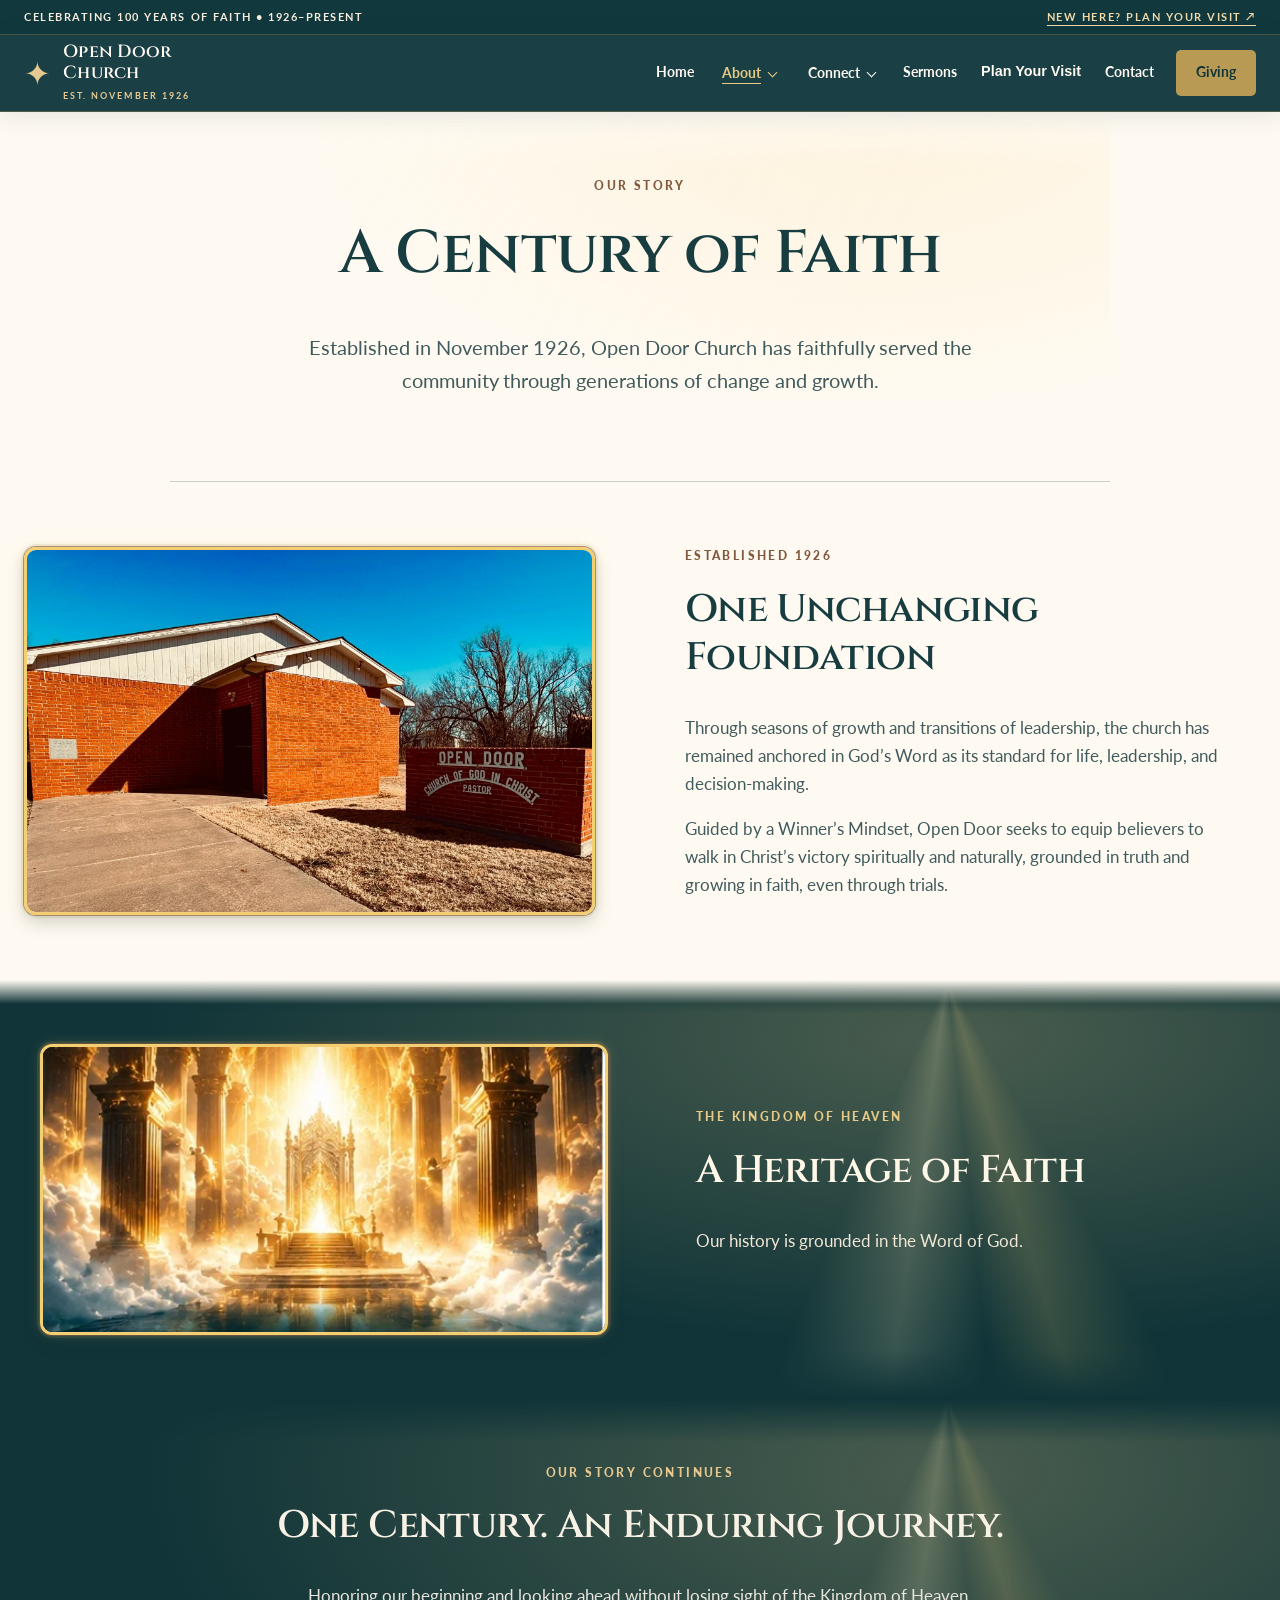
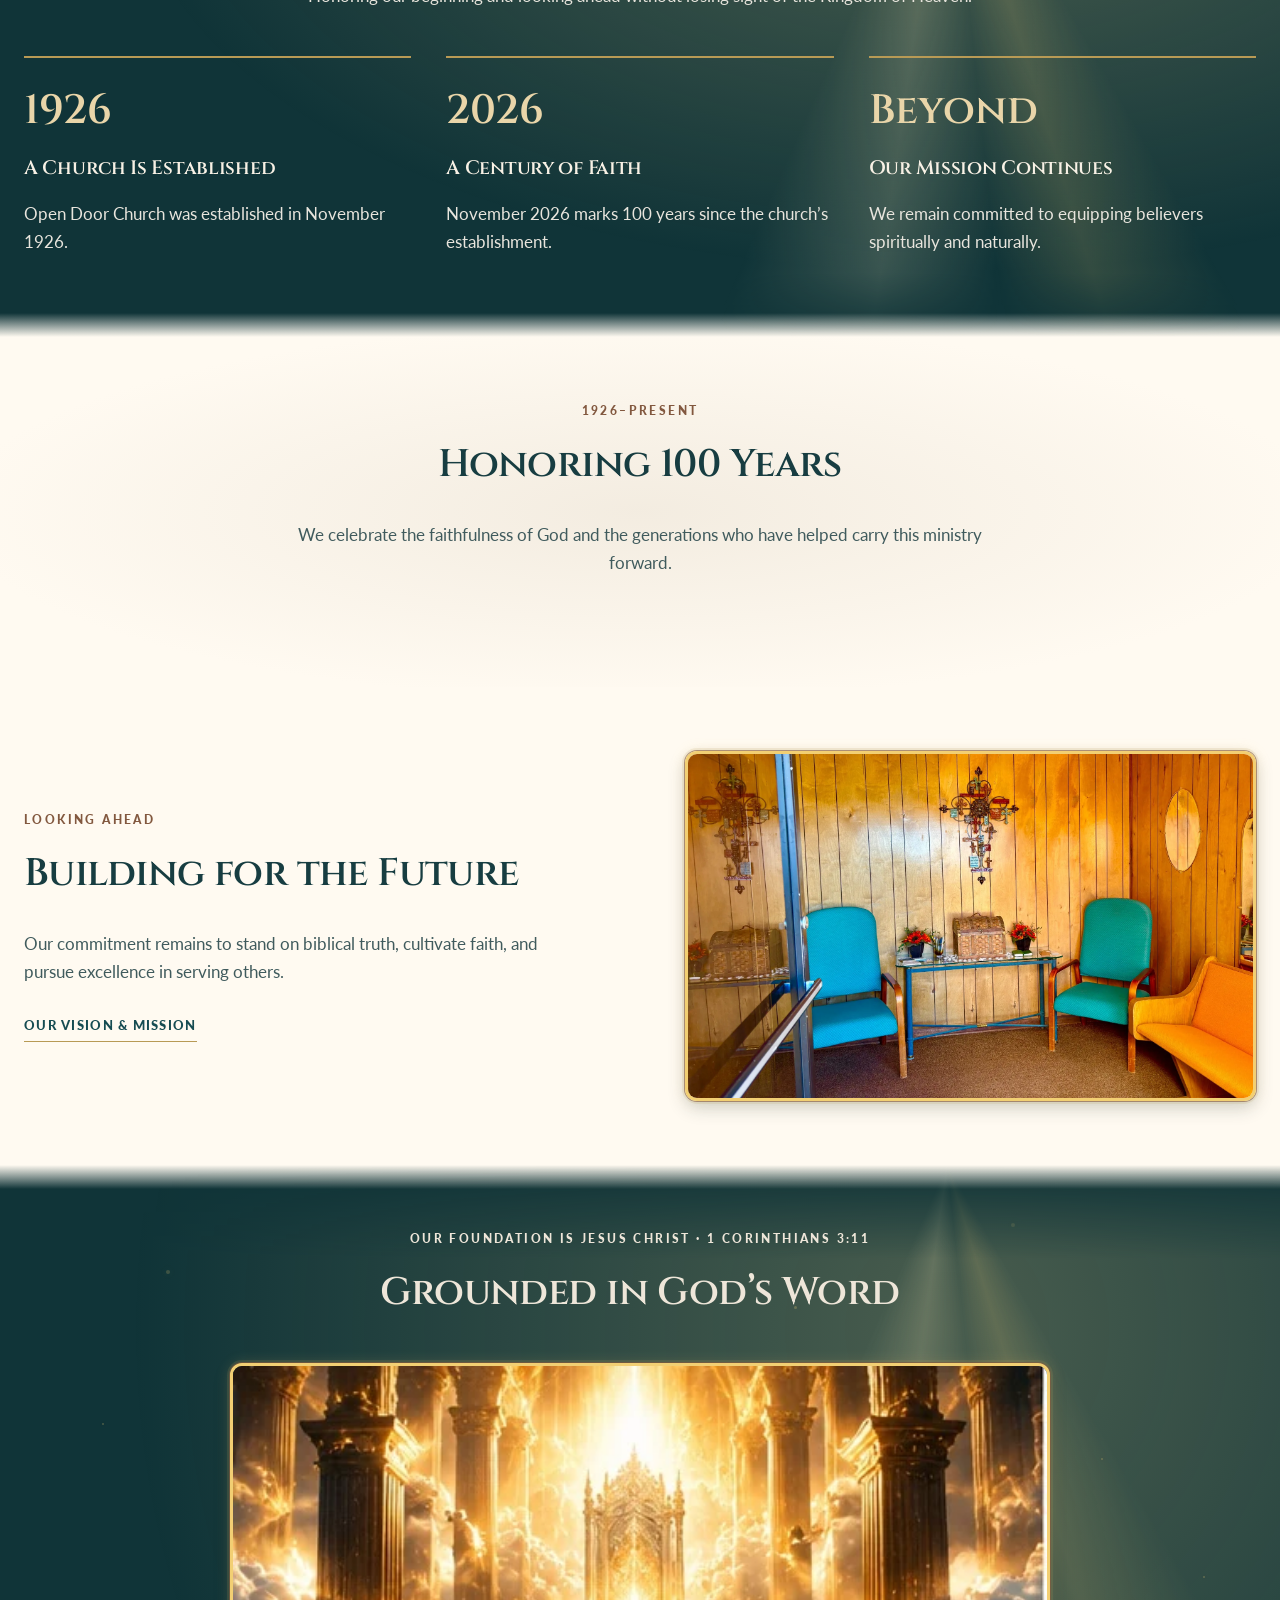
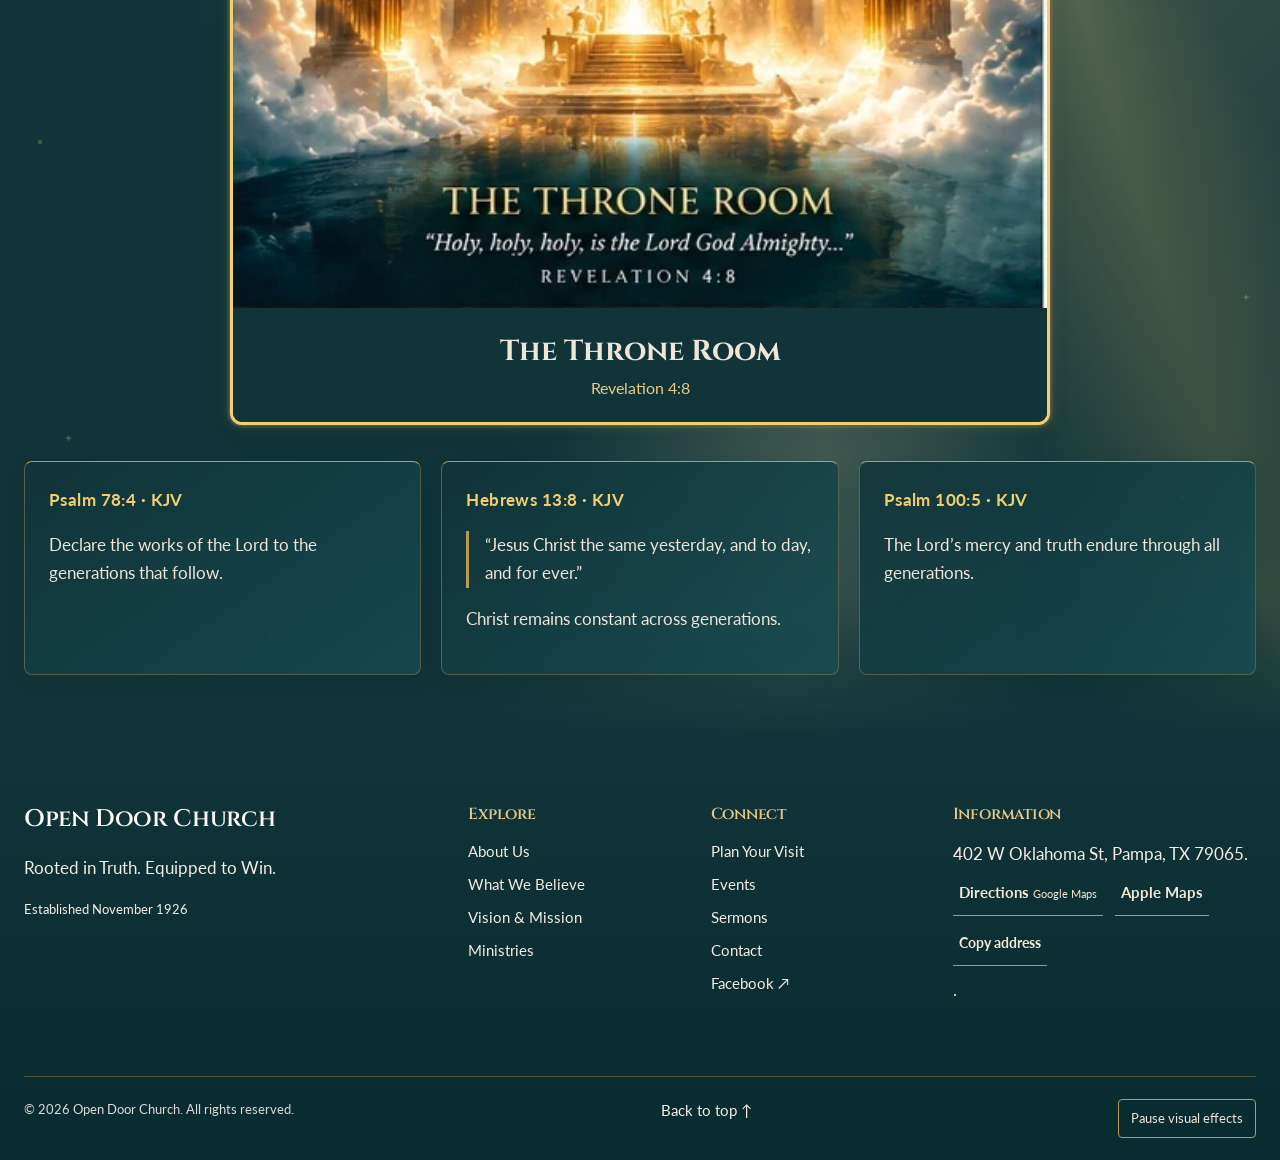
==== commit 00901ef7: "Words updated to show God's truth, and better transition on the pages were developed." ====
--- a/about/index.html
+++ b/about/index.html
@@ -20,17 +20,17 @@
   <link crossorigin="" href="https://fonts.gstatic.com" rel="preconnect"/>
   <link href="https://fonts.googleapis.com/css2?family=Cinzel:wght@400;500;600;700&amp;family=Lato:wght@400;500;700;900&amp;display=swap" rel="stylesheet"/>
   <link href="../assets/favicon.svg" rel="icon" type="image/svg+xml"/>
-  <link href="../styles.css?v=3884e984c7e3" rel="stylesheet"/>
+  <link href="../styles.css?v=d560c6cca870" rel="stylesheet"/>
   <script type="application/ld+json">
    {"@context":"https://schema.org","@type":"Church","name":"Open Door Church","description":"Christian church established in November 1926.","foundingDate":"1926-11","address":{"@type":"PostalAddress","streetAddress":"402 W Oklahoma St","addressLocality":"Pampa","addressRegion":"TX","postalCode":"79065","addressCountry":"US"},"hasMap":"https://www.google.com/maps/search/?api=1&query=402%20W%20Oklahoma%20St%2C%20Pampa%2C%20TX%2079065","sameAs":["https://www.facebook.com/share/1DZhR4D1Pu/?mibextid=wwXIfr"]}
   </script>
   <script defer="" src="../email-config.js">
   </script>
-  <script defer="" src="../site-content.js?v=723fc3f5da2a">
-  </script>
-  <script defer="" src="../script.js?v=5023ce1157df">
-  </script>
-  <script defer="" src="../interactions.js?v=b1c00961bd3a">
+  <script defer="" src="../site-content.js?v=2e54995de87d">
+  </script>
+  <script defer="" src="../script.js?v=77bc86e8cc71">
+  </script>
+  <script defer="" src="../interactions.js?v=5ea7d5420b4e">
   </script>
  </head>
  <body>
@@ -147,7 +147,7 @@
        Through seasons of growth and transitions of leadership, the church has remained anchored in God’s Word as its standard for life, leadership, and decision-making.
       </p>
       <p>
-       Guided by a Winner’s Mindset, Open Door seeks to equip believers to win spiritually and naturally, grounded in truth and growing in faith.
+       Guided by a Winner’s Mindset, Open Door seeks to equip believers to walk in Christ’s victory spiritually and naturally, grounded in truth and growing in faith, even through trials.
       </p>
      </div>
     </section>
@@ -251,7 +251,7 @@
      <div class="container">
       <div class="center-heading">
        <p class="eyebrow">
-        Our foundation built on Christ
+        Our Foundation Is Jesus Christ · 1 Corinthians 3:11
        </p>
        <h2 id="scripture-about-title">
         Grounded in God’s Word
--- a/styles.css
+++ b/styles.css
@@ -3412,7 +3412,12 @@
 :root {
   --divine-gold: #f2cf73;
   --divine-ease: cubic-bezier(.22,.61,.36,1);
-  --divine-frame: 0 0 17px #f2cf7340, 0 8px 24px #082b3026;
+  /* Layered edge: thin antique-brass keyline, warm halo, natural depth.
+     Shadows are external and never alter the image or frame geometry. */
+  --divine-frame: 0 0 0 1px #82583f99, 0 0 0 3px #b89a5524,
+    0 0 14px #f2cf7333, 0 7px 18px #082b3033;
+  --divine-frame-active: 0 0 0 1px #82583fcc, 0 0 0 3px #b89a5540,
+    0 0 19px #f2cf7355, 0 9px 22px #082b3040;
 }
 .site-header {
   background: #0c343af0;
@@ -3455,7 +3460,14 @@
 .home-foundation .scripture-foundation-section {background:transparent;}
 .kingdom-gallery {box-shadow:inset 0 24px 28px -28px #f2cf73a0,inset 0 -24px 28px -28px #f2cf7370;}
 .kingdom-art-card .art-expand,.latest-message-art,.section-photo,.church-slideshow,.kingdom-banner>img,.kingdom-page-art-frame,.photo-grid figure,.cinematic-hero-photo,.royal-art-dialog {box-shadow:var(--divine-frame)!important;transition:box-shadow .35s ease;}
-.kingdom-art-card .art-expand:hover,.latest-message-art:hover {box-shadow:0 0 24px #f2cf7370,0 8px 24px #082b3026!important;}
+@media (hover: hover) and (pointer: fine) {
+  .kingdom-art-card .art-expand:hover, .latest-message-art:hover,
+  .section-photo:hover, .church-slideshow:hover, .kingdom-banner > img:hover,
+  .kingdom-page-art-frame:hover, .photo-grid figure:hover,
+  .cinematic-hero-photo:hover {
+    box-shadow: var(--divine-frame-active) !important;
+  }
+}
 .divine-float {animation: divine-float .8s var(--divine-ease) both;}
 @keyframes divine-float {from{transform:translateY(8px)}to{transform:none}}
 .divine-float.mission-card {animation:divine-float .8s var(--divine-ease) both;animation-delay:calc(var(--divine-order,0) * 80ms);}
@@ -3499,3 +3511,141 @@
   .divine-veil-layer, .divine-float { animation: none !important; transform: none !important; }
   ::view-transition-old(root), ::view-transition-new(root) { animation-duration: .01ms !important; }
 }
+
+/* Modern Royal 3.2 — Seamless Kingdom Flow.
+   A single palette, matched edge colors and masked, non-interactive lighting.
+   No picture dimensions, borders, or content geometry are changed. */
+:root {
+  --flow-dark: #103438;
+  --flow-linen: #fffaf1;
+  --flow-bridge: #8d9a87;
+  --flow-edge: 24px;
+  --flow-light: #f2cf73;
+}
+#main { background: var(--flow-linen); }
+/* Light sections share the main canvas; a linen wash stays inside each band. */
+#main > :is(.service-times-section, .upcoming-events-section, .pathways-section,
+  .section-muted, .form-section, .facebook-feature, .home-welcome, .home-visit,
+  .home-heritage, .home-media, .page-intro),
+.home-heritage > .anniversary-feature, .home-heritage > .section-muted,
+.home-visit > .section-muted, .home-welcome .welcome-strip {
+  background: transparent;
+}
+#main > :is(.section-muted, .form-section, .upcoming-events-section, .pathways-section) {
+  background: radial-gradient(ellipse at center, #eee6d9b0, transparent 76%);
+}
+.home-media, .home-welcome, .home-visit, .home-heritage { background: transparent; }
+/* Same dark canvas at every boundary; lighting is a single layer per band.
+   Dark-to-light bridges occupy only existing edge padding. */
+:is(.cinematic-hero, .kingdom-gallery, .home-foundation, .kingdom-banner,
+  .timeline-section, .heritage-band, #main > .scripture-foundation-section) {
+  --flow-start: var(--flow-dark);
+  --flow-end: var(--flow-dark);
+  position: relative;
+  isolation: isolate;
+  background: linear-gradient(to bottom, var(--flow-start), var(--flow-dark) var(--flow-edge),
+    var(--flow-dark) calc(100% - var(--flow-edge)), var(--flow-end));
+}
+#main > :is(.kingdom-gallery, .home-foundation, .kingdom-banner, .timeline-section, .scripture-foundation-section) {
+  --flow-start: var(--flow-linen);
+  --flow-end: var(--flow-linen);
+}
+#main > :is(.kingdom-banner, .timeline-section, .scripture-foundation-section) +
+  :is(.kingdom-banner, .timeline-section, .scripture-foundation-section) {
+  --flow-start: var(--flow-dark);
+}
+#main > :is(.kingdom-banner, .timeline-section, .scripture-foundation-section):has(+ :is(.kingdom-banner, .timeline-section, .scripture-foundation-section)),
+#main > :is(.home-foundation, .scripture-foundation-section):last-child {
+  --flow-end: var(--flow-dark);
+}
+#main > .cinematic-hero + .service-times-section {
+  background: linear-gradient(to bottom, var(--flow-dark), var(--flow-bridge) 10px, var(--flow-linen) var(--flow-edge));
+}
+#main .heritage-band {
+  --flow-start: var(--flow-linen);
+  --flow-end: var(--flow-linen);
+  border-color: transparent;
+  background-clip: border-box;
+}
+.kingdom-gallery, .home-foundation { box-shadow: none; }
+/* Remove duplicate independent rays, including the nested Scripture restart. */
+.kingdom-gallery::before, .home-foundation::before, .home-heritage::before { content: none; }
+.home-foundation > :is(.statement-section, .scripture-foundation-section) {
+  background: transparent;
+  isolation: auto;
+  box-shadow: none;
+}
+.home-foundation .scripture-foundation-section > .divine-veil-layer,
+.home-foundation .scripture-foundation-section > .divine-particle-layer { display: none; }
+/* A continuous light field spans each complete dark band. Fade at the edges,
+   so the layer never creates a horizontal seam or touches frame lettering. */
+.divine-dark > .divine-veil-layer, .cinematic-hero-light {
+  background: radial-gradient(ellipse at 74% 14%, #e6ce8b44, transparent 61%),
+    conic-gradient(from 150deg at 74% 0%, transparent 0deg, #f2cf7328 13deg,
+      transparent 24deg, #fff3c42c 38deg, transparent 54deg, transparent 360deg);
+  mask-image: linear-gradient(to bottom, transparent, #000 8%, #000 88%, transparent);
+  -webkit-mask-image: linear-gradient(to bottom, transparent, #000 8%, #000 88%, transparent);
+}
+.cinematic-hero > .divine-veil-layer { display: none; }
+.divine-veil-layer { mask-image: linear-gradient(transparent,#000 15%,#000 85%,transparent); }
+.divine-in > .divine-veil-layer { animation: flow-unveil 1.2s var(--divine-ease) both; }
+@keyframes flow-unveil { from { opacity: .35; } to { opacity: 1; } }
+.home-foundation > .statement-section { position: relative; }
+.home-foundation > .statement-section::after {
+  content: "";
+  position: absolute;
+  bottom: 0;
+  left: 50%;
+  transform: translateX(-50%);
+  width: min(180px, 42%);
+  height: 1px;
+  background: linear-gradient(90deg, transparent, #f2cf7399, transparent);
+  pointer-events: none;
+}
+.scripture-foundation-section .scripture-foundation-card {
+  background: linear-gradient(145deg,#103438de,#164c52d9);
+  border: 1px solid #b89a5566;
+  border-top-color: #b89a55;
+  border-radius: 8px;
+  box-shadow: 0 7px 20px #082b3026;
+}
+.scripture-foundation-section .scripture-reference { color: #f2cf73; }
+/* Sparse gold motes and small four-point sparkles, behind the content. */
+.divine-particle-layer { mask-image: linear-gradient(transparent,#000 12%,#000 88%,transparent); }
+.divine-particle-layer span {
+  width: var(--mote-size, 3px);
+  height: var(--mote-size, 3px);
+  background: var(--flow-light);
+  box-shadow: 0 0 7px #f2cf7388;
+  opacity: .32;
+}
+.divine-particle-layer span.flow-sparkle {
+  width: 9px;
+  height: 9px;
+  border-radius: 0;
+  background: radial-gradient(ellipse, #fff8dc, #f2cf73 35%, transparent 72%);
+  clip-path: polygon(50% 0,60% 40%,100% 50%,60% 60%,50% 100%,40% 60%,0 50%,40% 40%);
+  box-shadow: none;
+}
+.divine-in > .divine-particle-layer span {
+  animation: flow-mote var(--mote-duration, 18s) ease-in-out var(--mote-delay, 0s) 1 both;
+}
+@keyframes flow-mote {
+  0%,100% { opacity: .26; transform: translate(0,0); }
+  50% { opacity: .56; transform: translate(4px,-10px); }
+}
+.site-footer { background: linear-gradient(180deg,var(--flow-dark),#082b30); }
+#app:has(#main > .section-muted:last-child) .site-footer {
+  background: linear-gradient(180deg,var(--flow-linen),var(--flow-dark) var(--flow-edge),#082b30);
+}
+html.divine-paused .divine-particle-layer span,
+html.divine-paused .divine-veil-layer { animation: none !important; }
+@media (max-width: 760px) {
+  :root { --flow-edge: 18px; }
+  .divine-particle-layer span:nth-child(n+5) { display: none; }
+  .divine-in > .divine-particle-layer span { animation: none; }
+}
+@media (prefers-reduced-motion: reduce) {
+  .divine-particle-layer { display: none; }
+  .divine-veil-layer, .cinematic-hero-light { animation: none !important; transform: none !important; }
+}
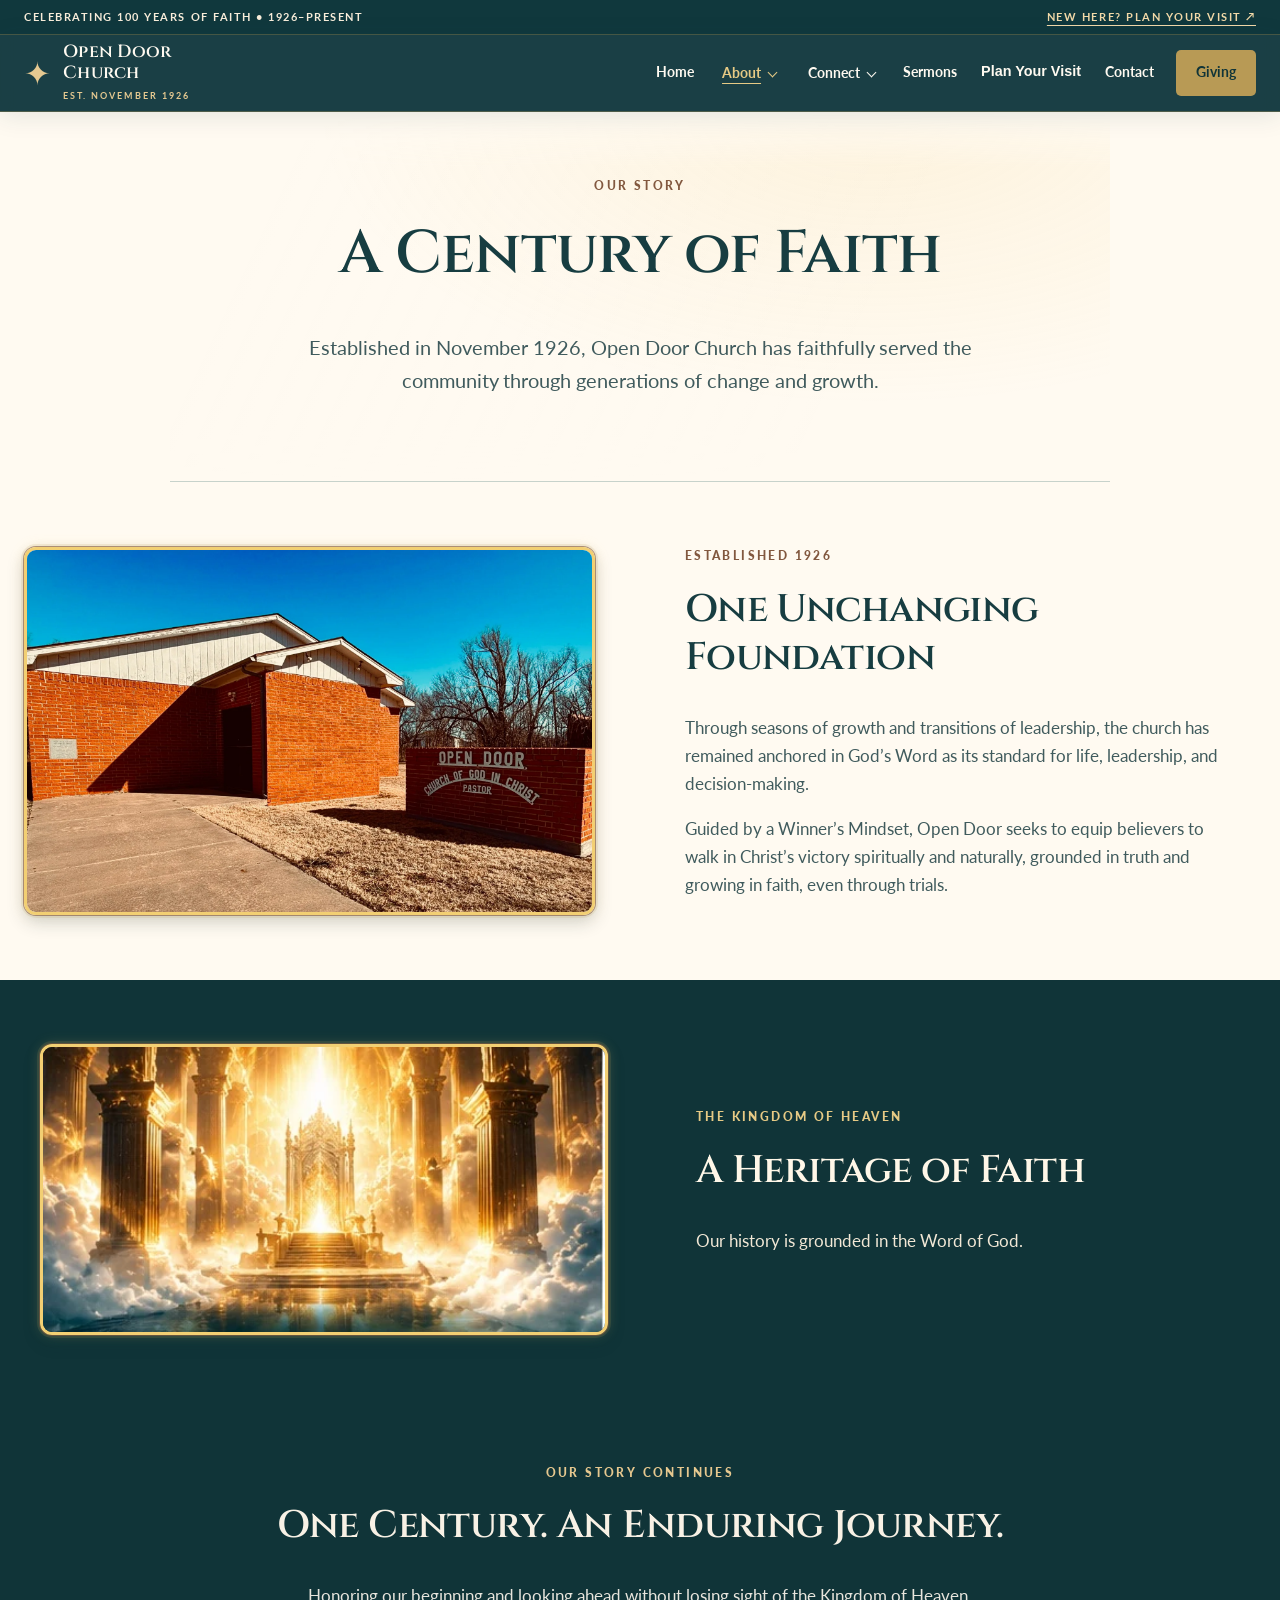
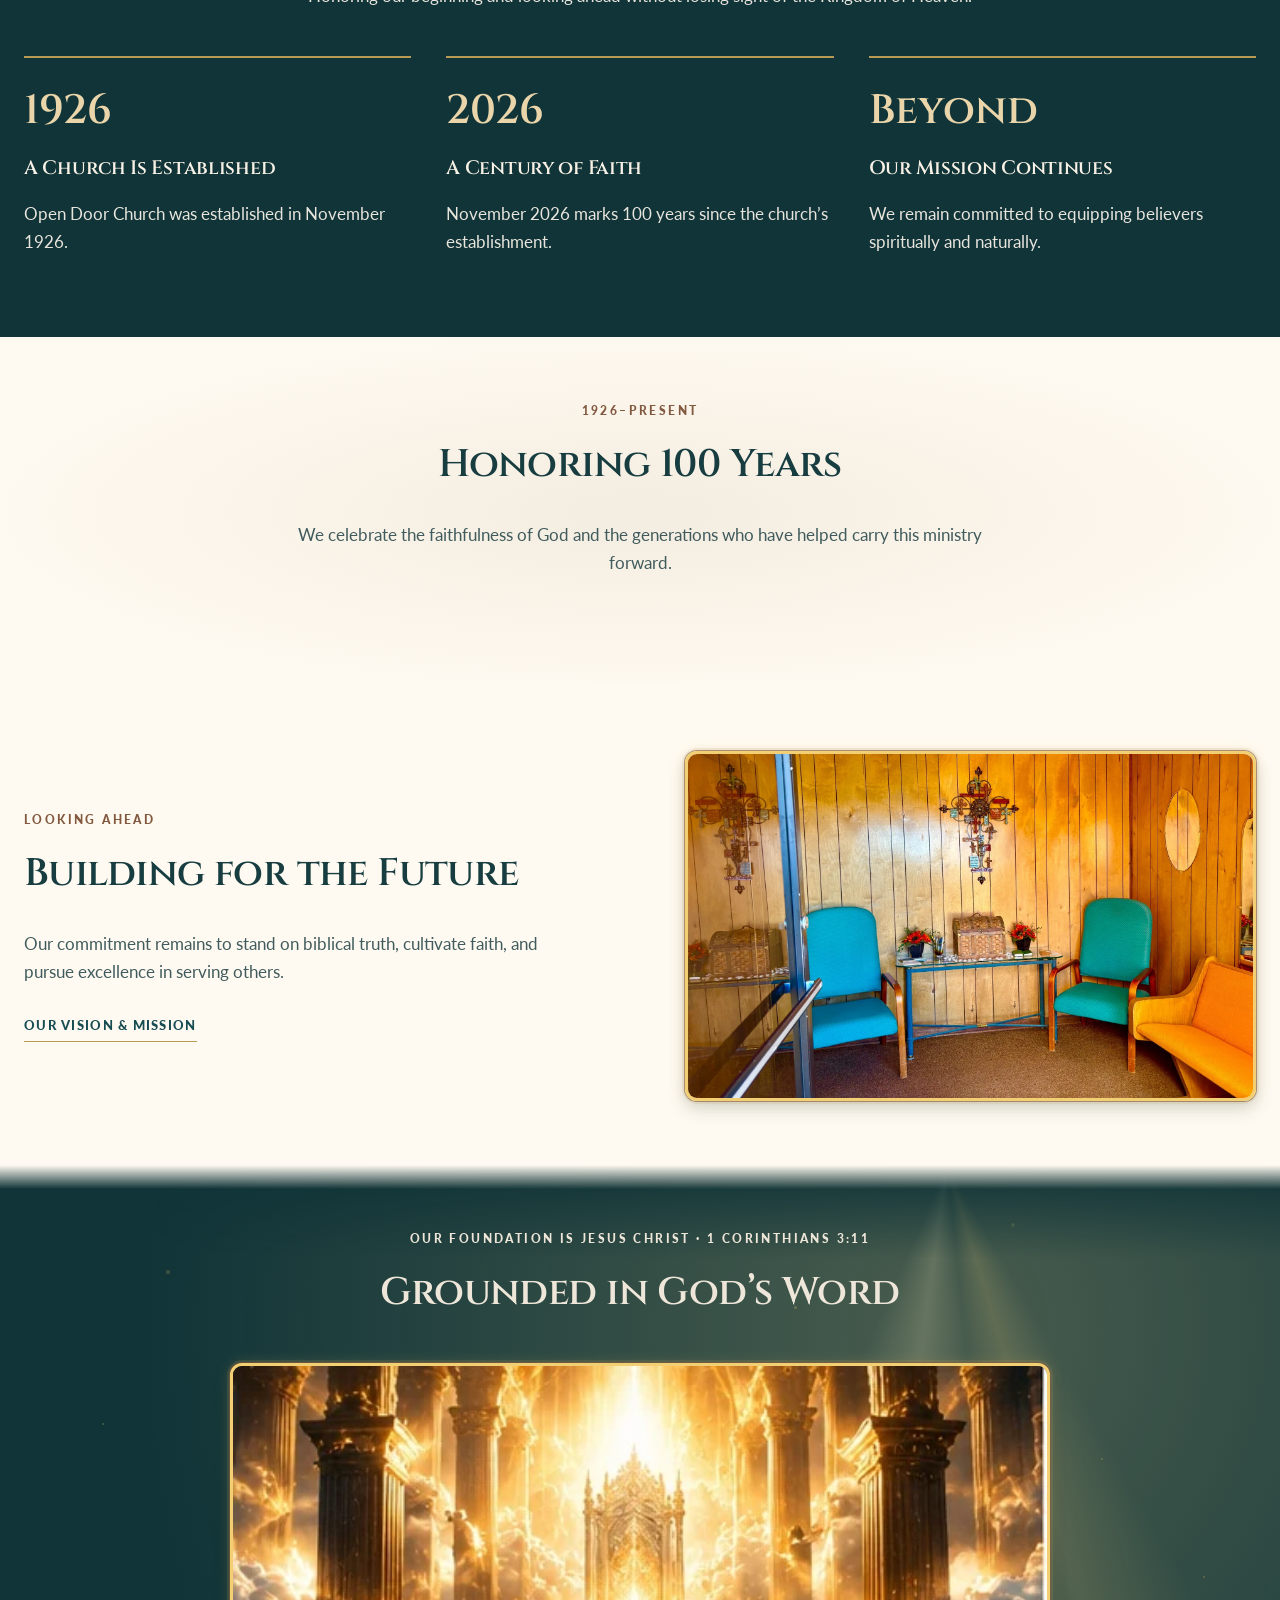
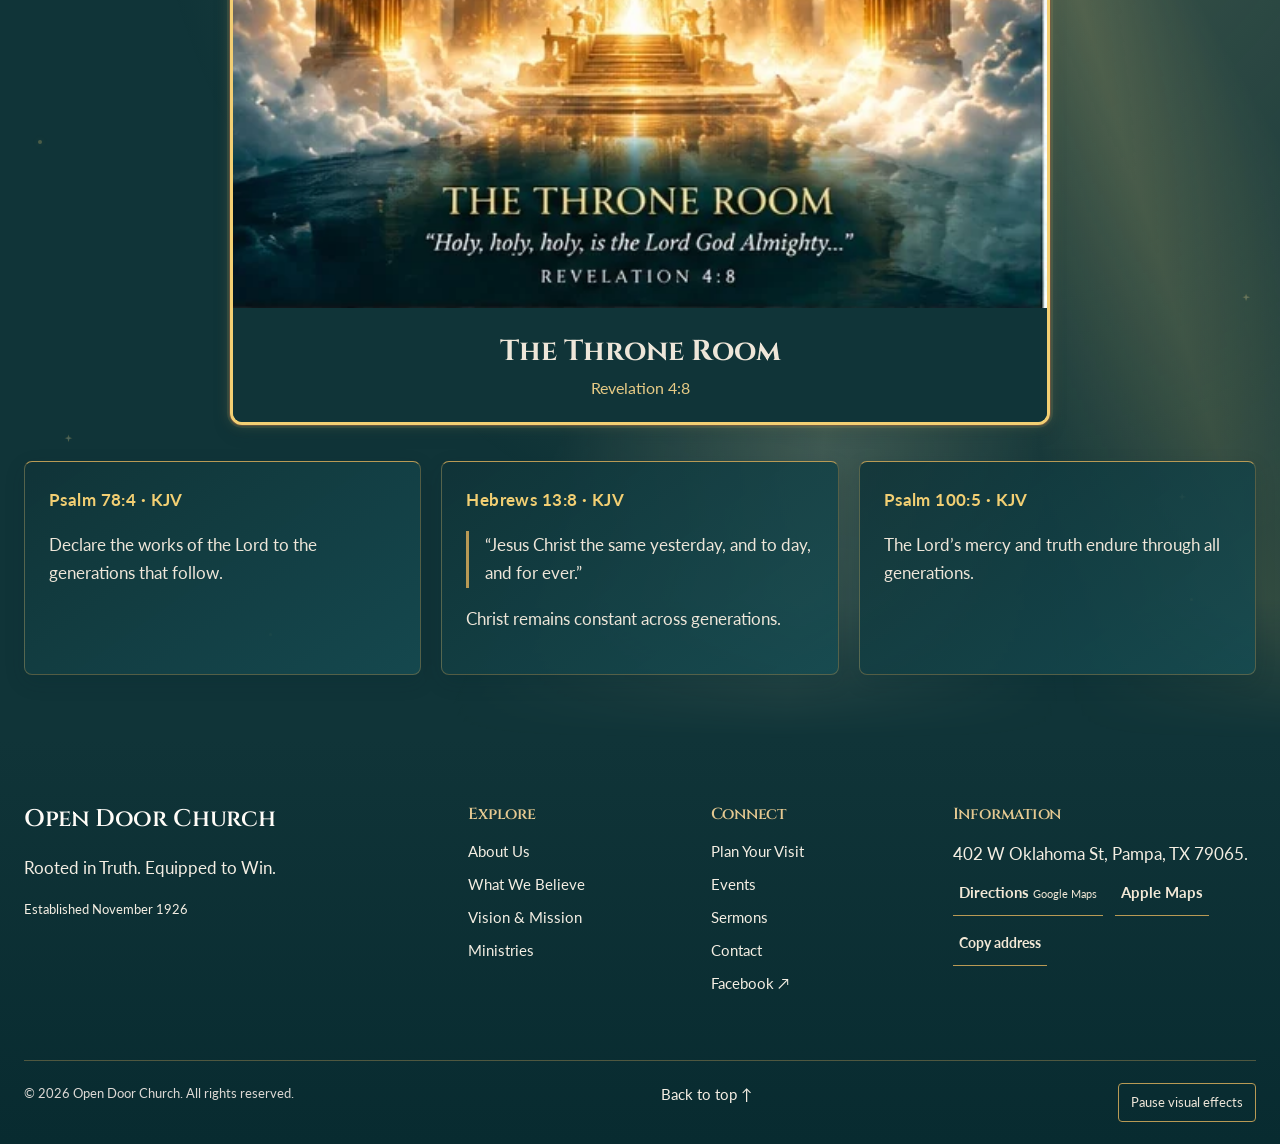
==== commit d5d98dc3: "Updated the last background to have a seamless transition under the vision & mission html. I removed" ====
--- a/about/index.html
+++ b/about/index.html
@@ -20,7 +20,7 @@
   <link crossorigin="" href="https://fonts.gstatic.com" rel="preconnect"/>
   <link href="https://fonts.googleapis.com/css2?family=Cinzel:wght@400;500;600;700&amp;family=Lato:wght@400;500;700;900&amp;display=swap" rel="stylesheet"/>
   <link href="../assets/favicon.svg" rel="icon" type="image/svg+xml"/>
-  <link href="../styles.css?v=d560c6cca870" rel="stylesheet"/>
+  <link href="../styles.css?v=df861a7f83c6" rel="stylesheet"/>
   <script type="application/ld+json">
    {"@context":"https://schema.org","@type":"Church","name":"Open Door Church","description":"Christian church established in November 1926.","foundingDate":"1926-11","address":{"@type":"PostalAddress","streetAddress":"402 W Oklahoma St","addressLocality":"Pampa","addressRegion":"TX","postalCode":"79065","addressCountry":"US"},"hasMap":"https://www.google.com/maps/search/?api=1&query=402%20W%20Oklahoma%20St%2C%20Pampa%2C%20TX%2079065","sameAs":["https://www.facebook.com/share/1DZhR4D1Pu/?mibextid=wwXIfr"]}
   </script>
@@ -28,9 +28,9 @@
   </script>
   <script defer="" src="../site-content.js?v=2e54995de87d">
   </script>
-  <script defer="" src="../script.js?v=77bc86e8cc71">
-  </script>
-  <script defer="" src="../interactions.js?v=5ea7d5420b4e">
+  <script defer="" src="../script.js?v=ac28bbb4d392">
+  </script>
+  <script defer="" src="../interactions.js?v=9441ade88f50">
   </script>
  </head>
  <body>
@@ -151,70 +151,72 @@
       </p>
      </div>
     </section>
-    <section aria-label="A Heritage of Faith" class="kingdom-banner reveal-on-scroll">
-     <img alt="" decoding="async" loading="lazy" src="../assets/images/kingdom/set-2-throne-room-scene.webp"/>
-     <div class="container kingdom-banner-content kingdom-glass">
-      <p class="eyebrow">
-       The Kingdom of Heaven
-      </p>
-      <h2>
-       A Heritage of Faith
-      </h2>
-      <p>
-       Our history is grounded in the Word of God.
-      </p>
-     </div>
-    </section>
-    <section class="section timeline-section">
-     <div class="container">
-      <div class="center-heading">
+    <div class="heritage-flow">
+     <section aria-label="A Heritage of Faith" class="kingdom-banner reveal-on-scroll">
+      <img alt="" decoding="async" loading="lazy" src="../assets/images/kingdom/set-2-throne-room-scene.webp"/>
+      <div class="container kingdom-banner-content kingdom-glass">
        <p class="eyebrow">
-        Our story continues
+        The Kingdom of Heaven
        </p>
        <h2>
-        One Century. An Enduring Journey.
+        A Heritage of Faith
        </h2>
        <p>
-        Honoring our beginning and looking ahead without losing sight of the Kingdom of Heaven.
+        Our history is grounded in the Word of God.
        </p>
       </div>
-      <div class="timeline-grid">
-       <article>
-        <span class="timeline-year">
-         1926
-        </span>
-        <h3>
-         A Church Is Established
-        </h3>
+     </section>
+     <section class="section timeline-section">
+      <div class="container">
+       <div class="center-heading">
+        <p class="eyebrow">
+         Our story continues
+        </p>
+        <h2>
+         One Century. An Enduring Journey.
+        </h2>
         <p>
-         Open Door Church was established in November 1926.
-        </p>
-       </article>
-       <article>
-        <span class="timeline-year">
-         2026
-        </span>
-        <h3>
-         A Century of Faith
-        </h3>
-        <p>
-         November 2026 marks 100 years since the church’s establishment.
-        </p>
-       </article>
-       <article>
-        <span class="timeline-year">
-         Beyond
-        </span>
-        <h3>
-         Our Mission Continues
-        </h3>
-        <p>
-         We remain committed to equipping believers spiritually and naturally.
-        </p>
-       </article>
-      </div>
-     </div>
-    </section>
+         Honoring our beginning and looking ahead without losing sight of the Kingdom of Heaven.
+        </p>
+       </div>
+       <div class="timeline-grid">
+        <article>
+         <span class="timeline-year">
+          1926
+         </span>
+         <h3>
+          A Church Is Established
+         </h3>
+         <p>
+          Open Door Church was established in November 1926.
+         </p>
+        </article>
+        <article>
+         <span class="timeline-year">
+          2026
+         </span>
+         <h3>
+          A Century of Faith
+         </h3>
+         <p>
+          November 2026 marks 100 years since the church’s establishment.
+         </p>
+        </article>
+        <article>
+         <span class="timeline-year">
+          Beyond
+         </span>
+         <h3>
+          Our Mission Continues
+         </h3>
+         <p>
+          We remain committed to equipping believers spiritually and naturally.
+         </p>
+        </article>
+       </div>
+      </div>
+     </section>
+    </div>
     <section class="section section-muted">
      <div class="container center-heading">
       <p class="eyebrow">
@@ -376,7 +378,6 @@
         <span aria-live="polite" class="copy-status" data-added-map-copy="" role="status">
         </span>
        </span>
-       .
       </p>
      </div>
     </div>
--- a/styles.css
+++ b/styles.css
@@ -3649,3 +3649,33 @@
   .divine-particle-layer { display: none; }
   .divine-veil-layer, .cinematic-hero-light { animation: none !important; transform: none !important; }
 }
+
+
+/* Seamless Kingdom Flow — About heritage and timeline share one atmosphere.
+   Use the existing section padding for longer linen-to-teal blends.
+   No layout or image geometry is changed. */
+.heritage-flow {
+  --heritage-edge: 52px;
+  position: relative;
+  isolation: isolate;
+  background: linear-gradient(to bottom,
+    var(--flow-linen), var(--flow-dark) var(--heritage-edge),
+    var(--flow-dark) calc(100% - var(--heritage-edge)), var(--flow-linen));
+}
+.heritage-flow > :is(.kingdom-banner, .timeline-section) {
+  position: relative;
+  isolation: auto;
+  background: transparent;
+  box-shadow: none;
+}
+.heritage-flow > .divine-veil-layer {
+  background: radial-gradient(ellipse at 79% 16%, #e6ce8b40, transparent 68%),
+    conic-gradient(from 150deg at 79% 0%, transparent 0deg,
+      #f2cf7328 13deg, transparent 24deg, #fff3c42c 38deg,
+      transparent 54deg, transparent 360deg);
+  mask-image: linear-gradient(to bottom, transparent, #000 9%, #000 81%, transparent);
+  -webkit-mask-image: linear-gradient(to bottom, transparent, #000 9%, #000 81%, transparent);
+}
+@media (max-width: 760px) {
+  .heritage-flow { --heritage-edge: 24px; }
+}
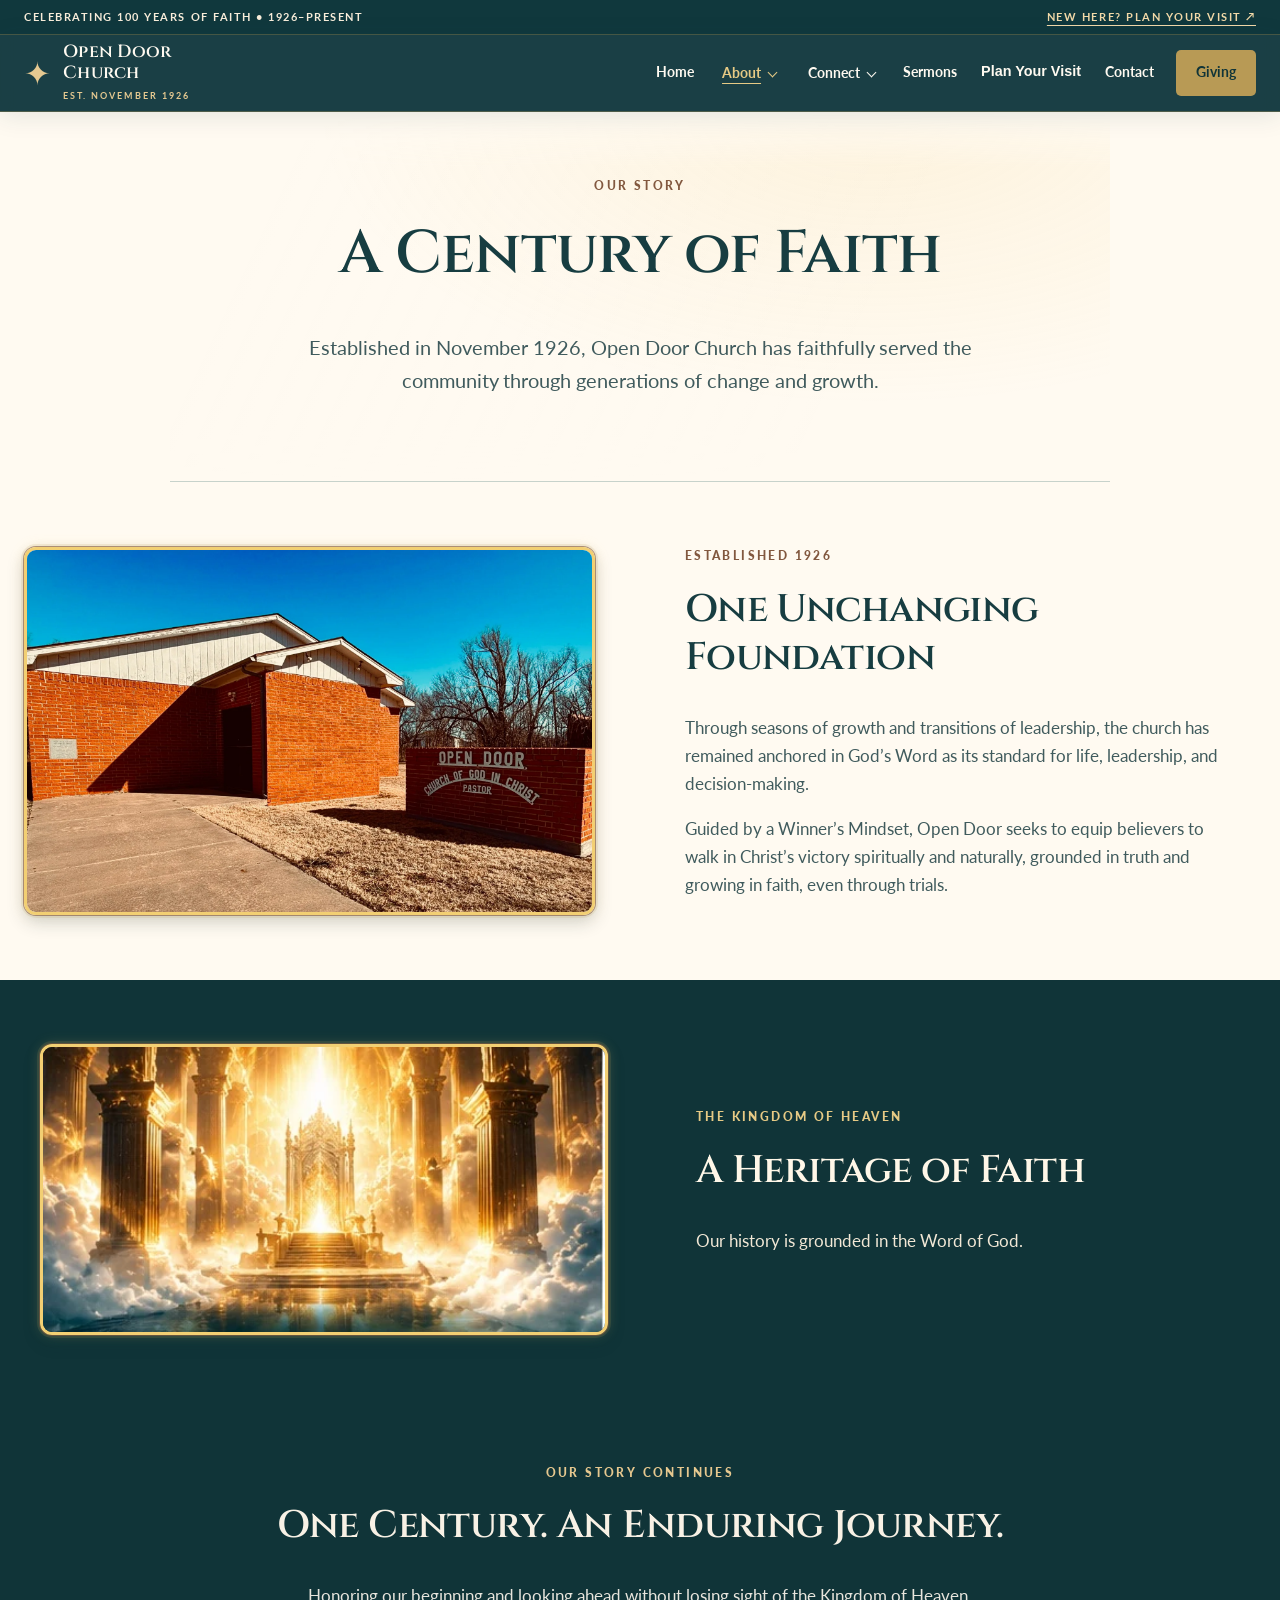
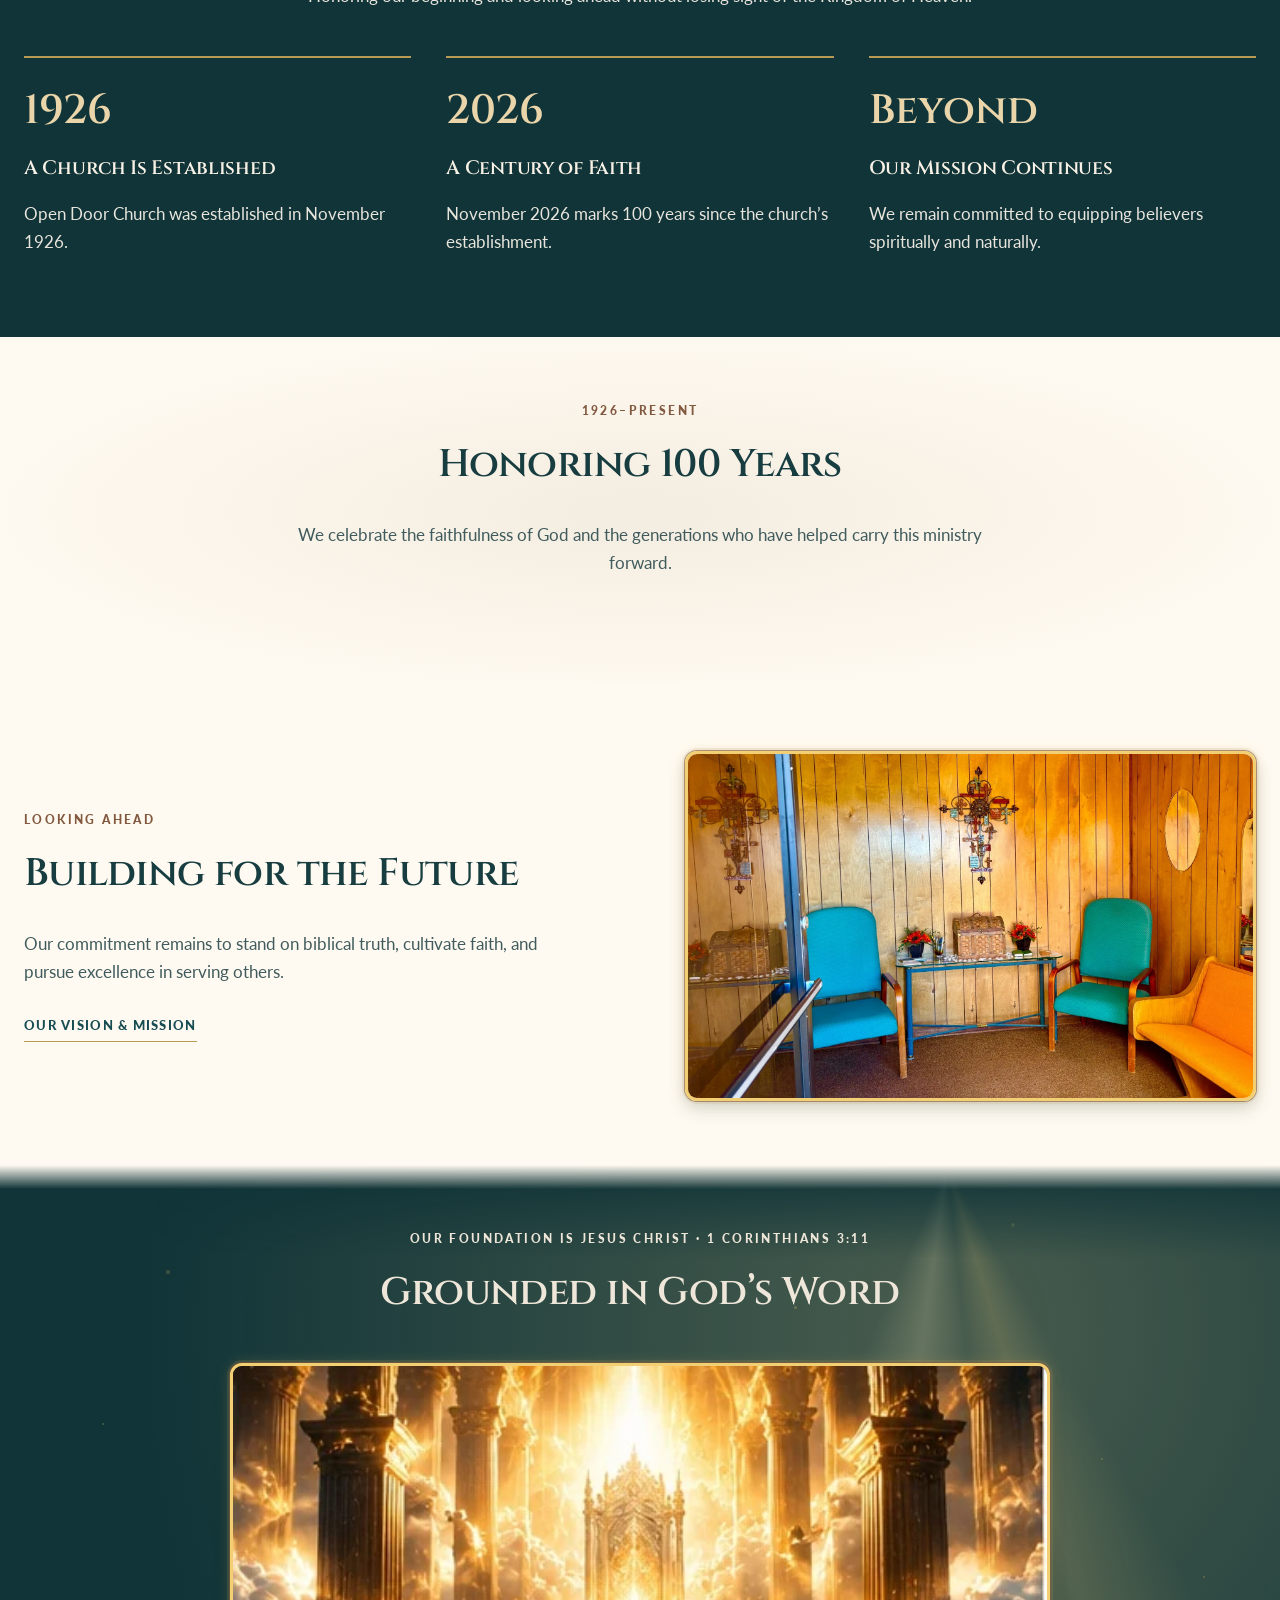
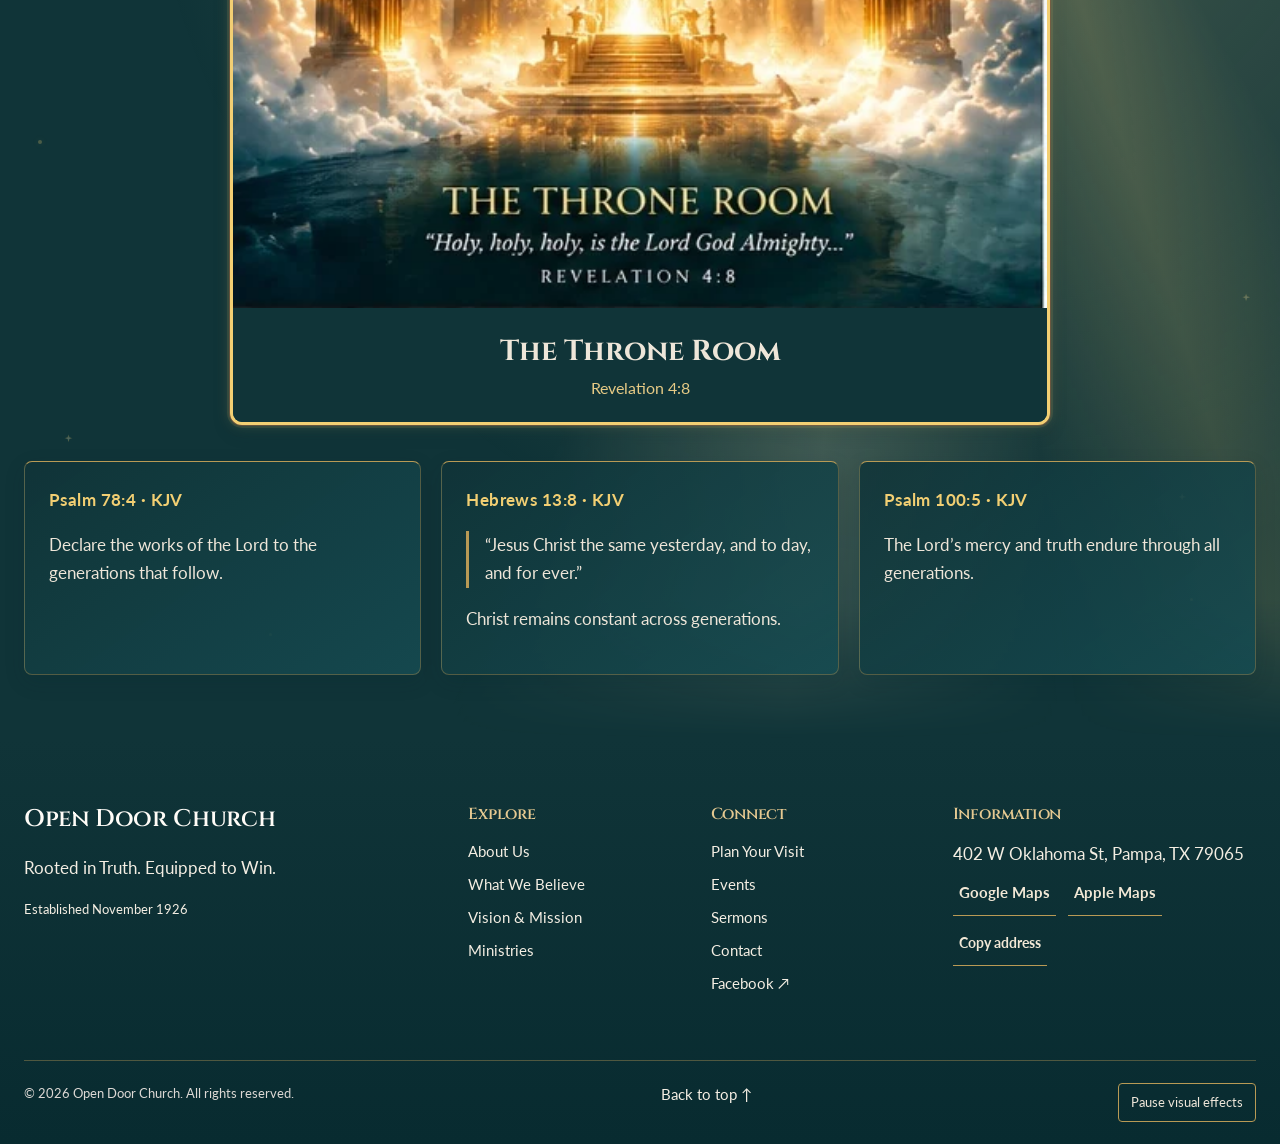
==== commit 39c01423: "Updated the direction links to a simpler click button." ====
--- a/about/index.html
+++ b/about/index.html
@@ -28,7 +28,7 @@
   </script>
   <script defer="" src="../site-content.js?v=2e54995de87d">
   </script>
-  <script defer="" src="../script.js?v=ac28bbb4d392">
+  <script defer="" src="../script.js?v=9a7a3b1da81f">
   </script>
   <script defer="" src="../interactions.js?v=9441ade88f50">
   </script>
@@ -361,15 +361,13 @@
        Information
       </h3>
       <p>
-       402 W Oklahoma St, Pampa, TX 79065.
+       402 W Oklahoma St, Pampa, TX 79065
+       <br/>
        <span class="direction-options">
-        <a class="direction-link" href="https://www.google.com/maps/dir/?api=1&amp;destination=402%20W%20Oklahoma%20St%2C%20Pampa%2C%20TX%2079065" rel="noopener noreferrer" target="_blank">
-         Directions
-         <span class="direction-provider" data-added-map-copy="">
-          Google Maps
-         </span>
-        </a>
-        <a class="direction-link" data-added-map-copy="" href="https://maps.apple.com/directions?destination=402%20W%20Oklahoma%20St%2C%20Pampa%2C%20TX%2079065&amp;mode=driving" rel="noopener noreferrer" target="_blank">
+        <a aria-label="Get directions using Google Maps" class="direction-link" href="https://www.google.com/maps/dir/?api=1&amp;destination=402%20W%20Oklahoma%20St%2C%20Pampa%2C%20TX%2079065" rel="noopener noreferrer" target="_blank">
+         Google Maps
+        </a>
+        <a aria-label="Get directions using Apple Maps" class="direction-link" href="https://maps.apple.com/directions?destination=402%20W%20Oklahoma%20St%2C%20Pampa%2C%20TX%2079065&amp;mode=driving" rel="noopener noreferrer" target="_blank">
          Apple Maps
         </a>
         <button class="copy-address" data-added-map-copy="" hidden="" type="button">
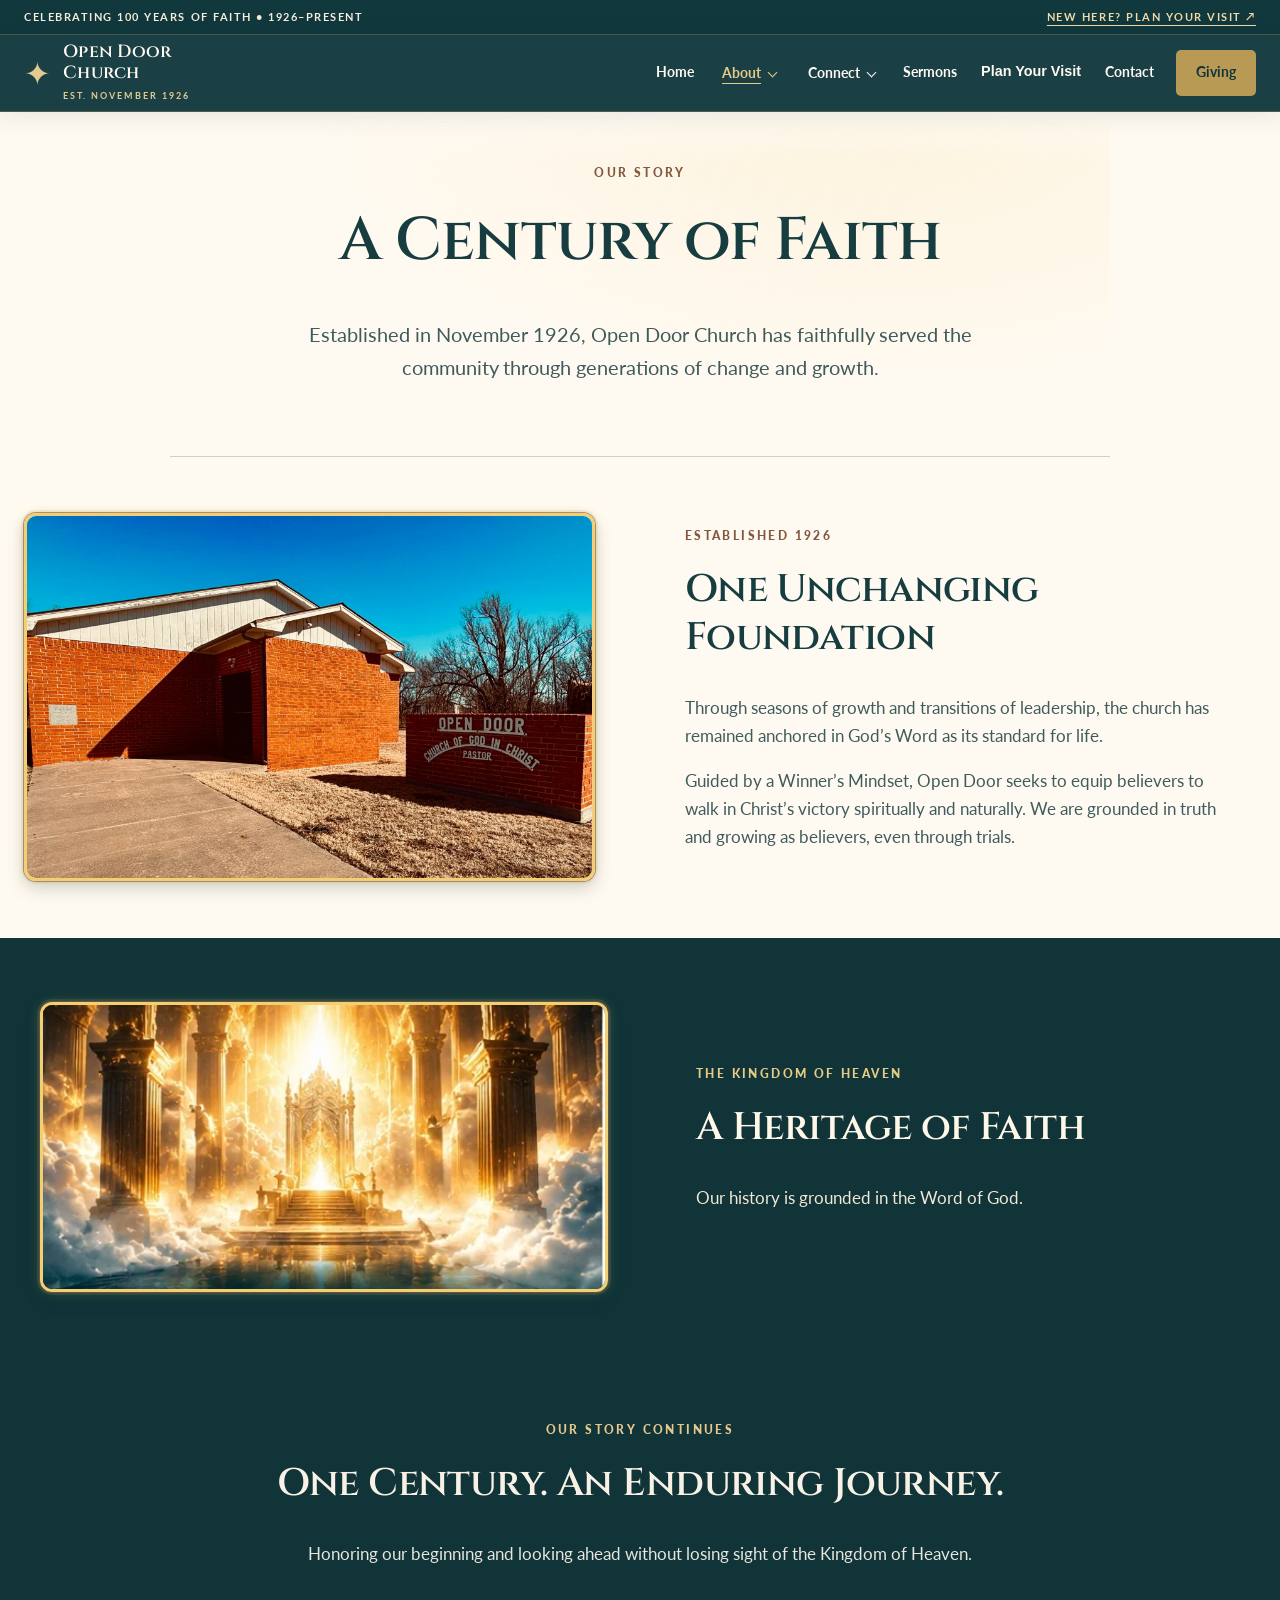
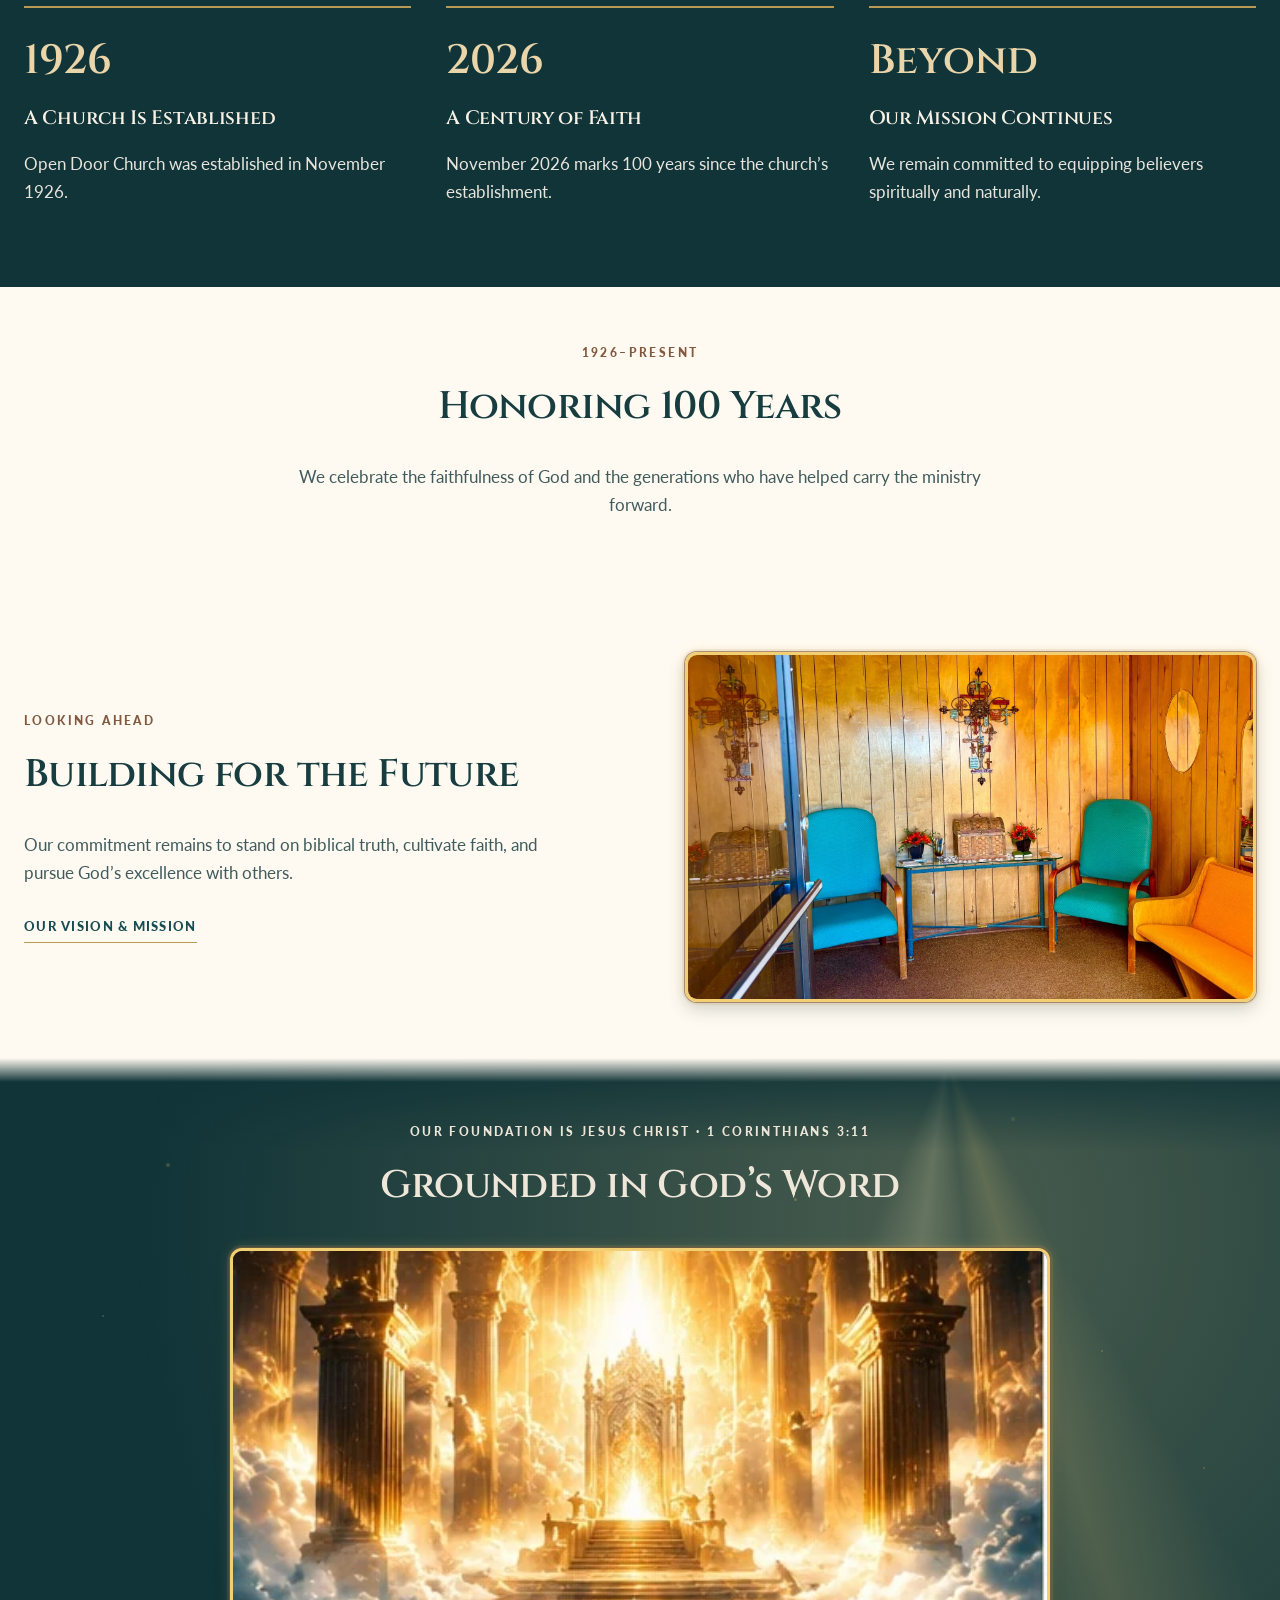
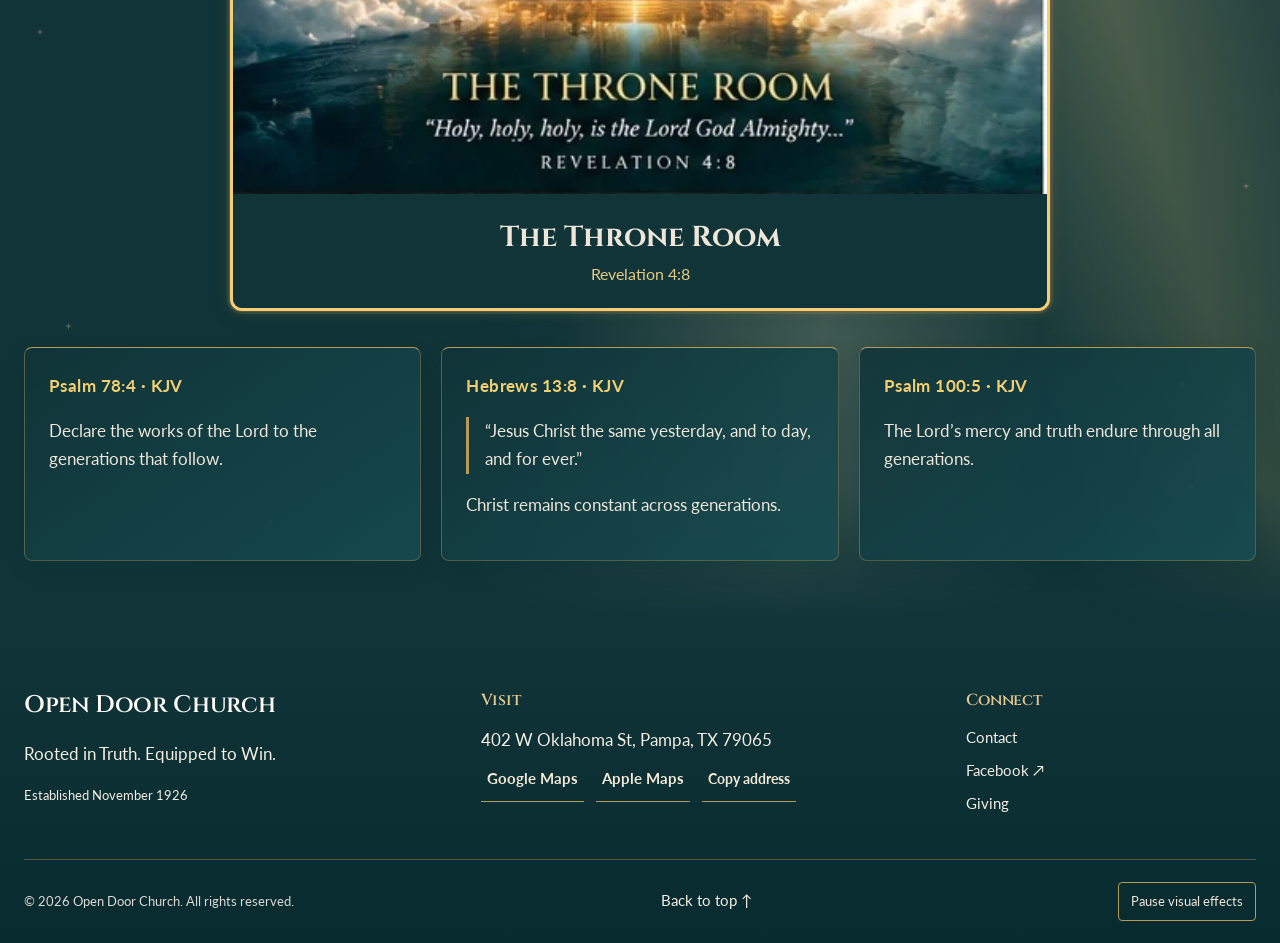
==== commit ef86b15e: "Updated webpages to simply the information." ====
--- a/about/index.html
+++ b/about/index.html
@@ -20,7 +20,7 @@
   <link crossorigin="" href="https://fonts.gstatic.com" rel="preconnect"/>
   <link href="https://fonts.googleapis.com/css2?family=Cinzel:wght@400;500;600;700&amp;family=Lato:wght@400;500;700;900&amp;display=swap" rel="stylesheet"/>
   <link href="../assets/favicon.svg" rel="icon" type="image/svg+xml"/>
-  <link href="../styles.css?v=df861a7f83c6" rel="stylesheet"/>
+  <link href="../styles.css?v=62907f2d176b" rel="stylesheet"/>
   <script type="application/ld+json">
    {"@context":"https://schema.org","@type":"Church","name":"Open Door Church","description":"Christian church established in November 1926.","foundingDate":"1926-11","address":{"@type":"PostalAddress","streetAddress":"402 W Oklahoma St","addressLocality":"Pampa","addressRegion":"TX","postalCode":"79065","addressCountry":"US"},"hasMap":"https://www.google.com/maps/search/?api=1&query=402%20W%20Oklahoma%20St%2C%20Pampa%2C%20TX%2079065","sameAs":["https://www.facebook.com/share/1DZhR4D1Pu/?mibextid=wwXIfr"]}
   </script>
@@ -28,9 +28,9 @@
   </script>
   <script defer="" src="../site-content.js?v=2e54995de87d">
   </script>
-  <script defer="" src="../script.js?v=9a7a3b1da81f">
-  </script>
-  <script defer="" src="../interactions.js?v=9441ade88f50">
+  <script defer="" src="../script.js?v=388a6f51e28e">
+  </script>
+  <script defer="" src="../interactions.js?v=4747ccedd9ae">
   </script>
  </head>
  <body>
@@ -144,10 +144,10 @@
        One Unchanging Foundation
       </h2>
       <p>
-       Through seasons of growth and transitions of leadership, the church has remained anchored in God’s Word as its standard for life, leadership, and decision-making.
+       Through seasons of growth and transitions of leadership, the church has remained anchored in God’s Word as its standard for life.
       </p>
       <p>
-       Guided by a Winner’s Mindset, Open Door seeks to equip believers to walk in Christ’s victory spiritually and naturally, grounded in truth and growing in faith, even through trials.
+       Guided by a Winner’s Mindset, Open Door seeks to equip believers to walk in Christ’s victory spiritually and naturally. We are grounded in truth and growing as believers, even through trials.
       </p>
      </div>
     </section>
@@ -217,38 +217,40 @@
       </div>
      </section>
     </div>
-    <section class="section section-muted">
-     <div class="container center-heading">
-      <p class="eyebrow">
-       1926–Present
-      </p>
-      <h2>
-       Honoring 100 Years
-      </h2>
-      <p>
-       We celebrate the faithfulness of God and the generations who have helped carry this ministry forward.
-      </p>
-     </div>
-    </section>
-    <section class="section container split-section reverse">
-     <div class="section-photo">
-      <img alt="Open Door Church welcome area with chairs and wall decorations" class="" decoding="async" loading="lazy" src="../assets/images/welcome-area.webp"/>
-     </div>
-     <div class="section-copy">
-      <p class="eyebrow">
-       Looking ahead
-      </p>
-      <h2>
-       Building for the Future
-      </h2>
-      <p>
-       Our commitment remains to stand on biblical truth, cultivate faith, and pursue excellence in serving others.
-      </p>
-      <a class="text-link" href="../vision/">
-       Our Vision &amp; Mission
-      </a>
-     </div>
-    </section>
+    <div class="refined-group about-next">
+     <section class="section section-muted">
+      <div class="container center-heading">
+       <p class="eyebrow">
+        1926–Present
+       </p>
+       <h2>
+        Honoring 100 Years
+       </h2>
+       <p>
+        We celebrate the faithfulness of God and the generations who have helped carry the ministry forward.
+       </p>
+      </div>
+     </section>
+     <section class="section container split-section reverse">
+      <div class="section-photo">
+       <img alt="Open Door Church welcome area with chairs and wall decorations" class="" decoding="async" loading="lazy" src="../assets/images/welcome-area.webp"/>
+      </div>
+      <div class="section-copy">
+       <p class="eyebrow">
+        Looking ahead
+       </p>
+       <h2>
+        Building for the Future
+       </h2>
+       <p>
+        Our commitment remains to stand on biblical truth, cultivate faith, and pursue God’s excellence with others.
+       </p>
+       <a class="text-link" href="../vision/">
+        Our Vision &amp; Mission
+       </a>
+      </div>
+     </section>
+    </div>
     <section aria-labelledby="scripture-about-title" class="section scripture-foundation-section">
      <div class="container">
       <div class="center-heading">
@@ -321,44 +323,7 @@
      </div>
      <div>
       <h3>
-       Explore
-      </h3>
-      <a class="" href="../about/">
-       About Us
-      </a>
-      <a class="" href="../beliefs/">
-       What We Believe
-      </a>
-      <a class="" href="../vision/">
-       Vision &amp; Mission
-      </a>
-      <a class="" href="../ministries/">
-       Ministries
-      </a>
-     </div>
-     <div>
-      <h3>
-       Connect
-      </h3>
-      <a class="" href="../visit/">
-       Plan Your Visit
-      </a>
-      <a class="" href="../events/">
-       Events
-      </a>
-      <a class="" href="../sermons/">
-       Sermons
-      </a>
-      <a class="" href="../contact/">
-       Contact
-      </a>
-      <a aria-label="Open Door Church official Facebook page" href="https://www.facebook.com/share/1DZhR4D1Pu/?mibextid=wwXIfr" rel="noopener noreferrer" target="_blank">
-       Facebook ↗
-      </a>
-     </div>
-     <div>
-      <h3>
-       Information
+       Visit
       </h3>
       <p>
        402 W Oklahoma St, Pampa, TX 79065
@@ -378,6 +343,20 @@
        </span>
       </p>
      </div>
+     <div>
+      <h3>
+       Connect
+      </h3>
+      <a class="" href="../contact/">
+       Contact
+      </a>
+      <a aria-label="Open Door Church official Facebook page" href="https://www.facebook.com/share/1DZhR4D1Pu/?mibextid=wwXIfr" rel="noopener noreferrer" target="_blank">
+       Facebook ↗
+      </a>
+      <a class="" href="../giving/">
+       Giving
+      </a>
+     </div>
     </div>
     <div class="container footer-bottom">
      <span>
--- a/styles.css
+++ b/styles.css
@@ -706,9 +706,7 @@
 .hero-copy h1 {
   letter-spacing: -0.035em;
 }
-.hero-copy h1 em {
-  color: var(--moran-brown);
-}
+
 .hero-visual {
   border: 8px solid var(--surface);
   box-shadow:
@@ -3186,6 +3184,11 @@
 .cinematic-hero + .service-times-section .button {
   color: #164c52;
 }
+.cinematic-hero + .service-times-section .button-outline:hover,
+.cinematic-hero + .service-times-section .button-outline:focus-visible {
+  background: var(--deep-teal);
+  color: #fff;
+}
 .home-media {
   padding-inline: 0;
   background: transparent;
@@ -3679,3 +3682,109 @@
 @media (max-width: 760px) {
   .heritage-flow { --heritage-edge: 24px; }
 }
+
+/* Modern Royal 3.3 — Refined Simplicity.
+   Compact rhythm and shared light canvas; frame geometry stays unchanged. */
+:root {
+  --refined-section-space: clamp(30px, 4.4vw, 60px);
+  --refined-group-space: clamp(22px, 3vw, 40px);
+  --refined-rule: #b89a554d;
+}
+#main > .section:not(.kingdom-gallery, .scripture-foundation-section, .kingdom-banner),
+.refined-group > .section,
+.home-group > .section:not(.scripture-foundation-section, .statement-section) {
+  padding-block: var(--refined-section-space);
+}
+#main > .page-intro {
+  padding-block: clamp(32px, 4vw, 56px);
+}
+/* Related content shares a linen canvas rather than alternating panels. */
+.refined-group, .home-mission {
+  background: transparent;
+}
+.refined-group > :is(.section-muted, .form-section, .upcoming-events-section),
+.home-mission > .section-muted {
+  background: transparent;
+}
+.refined-group > .section + .section {
+  padding-top: var(--refined-group-space);
+}
+.home-media > .showcase-section, .home-media > .latest-message {
+  padding: 0 !important;
+}
+.home-media > .split-section, .home-media > .refined-visitor-options {
+  grid-column: 1 / -1;
+  width: 100%;
+}
+.home-media > .split-section {
+  padding-block: 0 !important;
+}
+.home-media > .split-section .section-copy h2 {
+  font-size: clamp(1.8rem, 3vw, 3rem);
+}
+.home-media > .refined-visitor-options {
+  padding-bottom: 4px;
+}
+.refined-details {
+  border: 1px solid var(--refined-rule);
+  border-radius: 8px;
+  background: linear-gradient(145deg, #fffdf8f5, #eee6d9db);
+  color: var(--deep-teal);
+}
+.refined-details > summary {
+  cursor: pointer;
+  padding: 16px 20px;
+  font-weight: 700;
+  list-style-position: inside;
+}
+.refined-details > summary:focus-visible {
+  outline: 2px solid var(--deep-teal);
+  outline-offset: 3px;
+}
+.refined-details[open] > summary {
+  border-bottom: 1px solid var(--refined-rule);
+}
+.refined-details > .section {
+  padding-block: var(--refined-group-space);
+  background: transparent;
+}
+.refined-inline-cta {
+  margin-top: 24px;
+  padding-top: 20px;
+  border-top: 1px solid var(--refined-rule);
+}
+.refined-inline-cta h3 {
+  font-size: clamp(1.25rem, 2vw, 1.65rem);
+}
+/* Keep the centered headings compact, without resizing any images. */
+.center-heading {
+  margin-bottom: clamp(24px, 3vw, 40px);
+}
+.site-footer .footer-grid {
+  grid-template-columns: minmax(0, 1.4fr) minmax(0, 1.5fr) minmax(0, 1fr);
+  gap: clamp(24px, 4vw, 56px);
+}
+.site-footer .footer-bottom {
+  margin-top: 30px;
+  align-items: center;
+  flex-wrap: wrap;
+}
+@media (max-width: 760px) {
+  .site-footer .footer-grid { grid-template-columns: repeat(2, minmax(0, 1fr)); }
+  .site-footer .footer-grid > div:first-child { grid-column: 1 / -1; }
+  .site-footer .footer-bottom { align-items: flex-start; }
+  .home-media > .split-section { gap: 24px; }
+}
+@media (max-width: 480px) {
+  .site-footer .footer-grid { grid-template-columns: minmax(0, 1fr); }
+}
+/* Join adjacent dark gallery/heritage bands; avoid a pale stripe between them. */
+#main > .kingdom-gallery:has(+ .home-heritage) {
+  --flow-end: var(--flow-dark);
+}
+#main > .home-heritage > .heritage-band {
+  --flow-start: var(--flow-dark);
+}
+.home-heritage > .heritage-band > .divine-veil-layer {
+  display: none;
+}
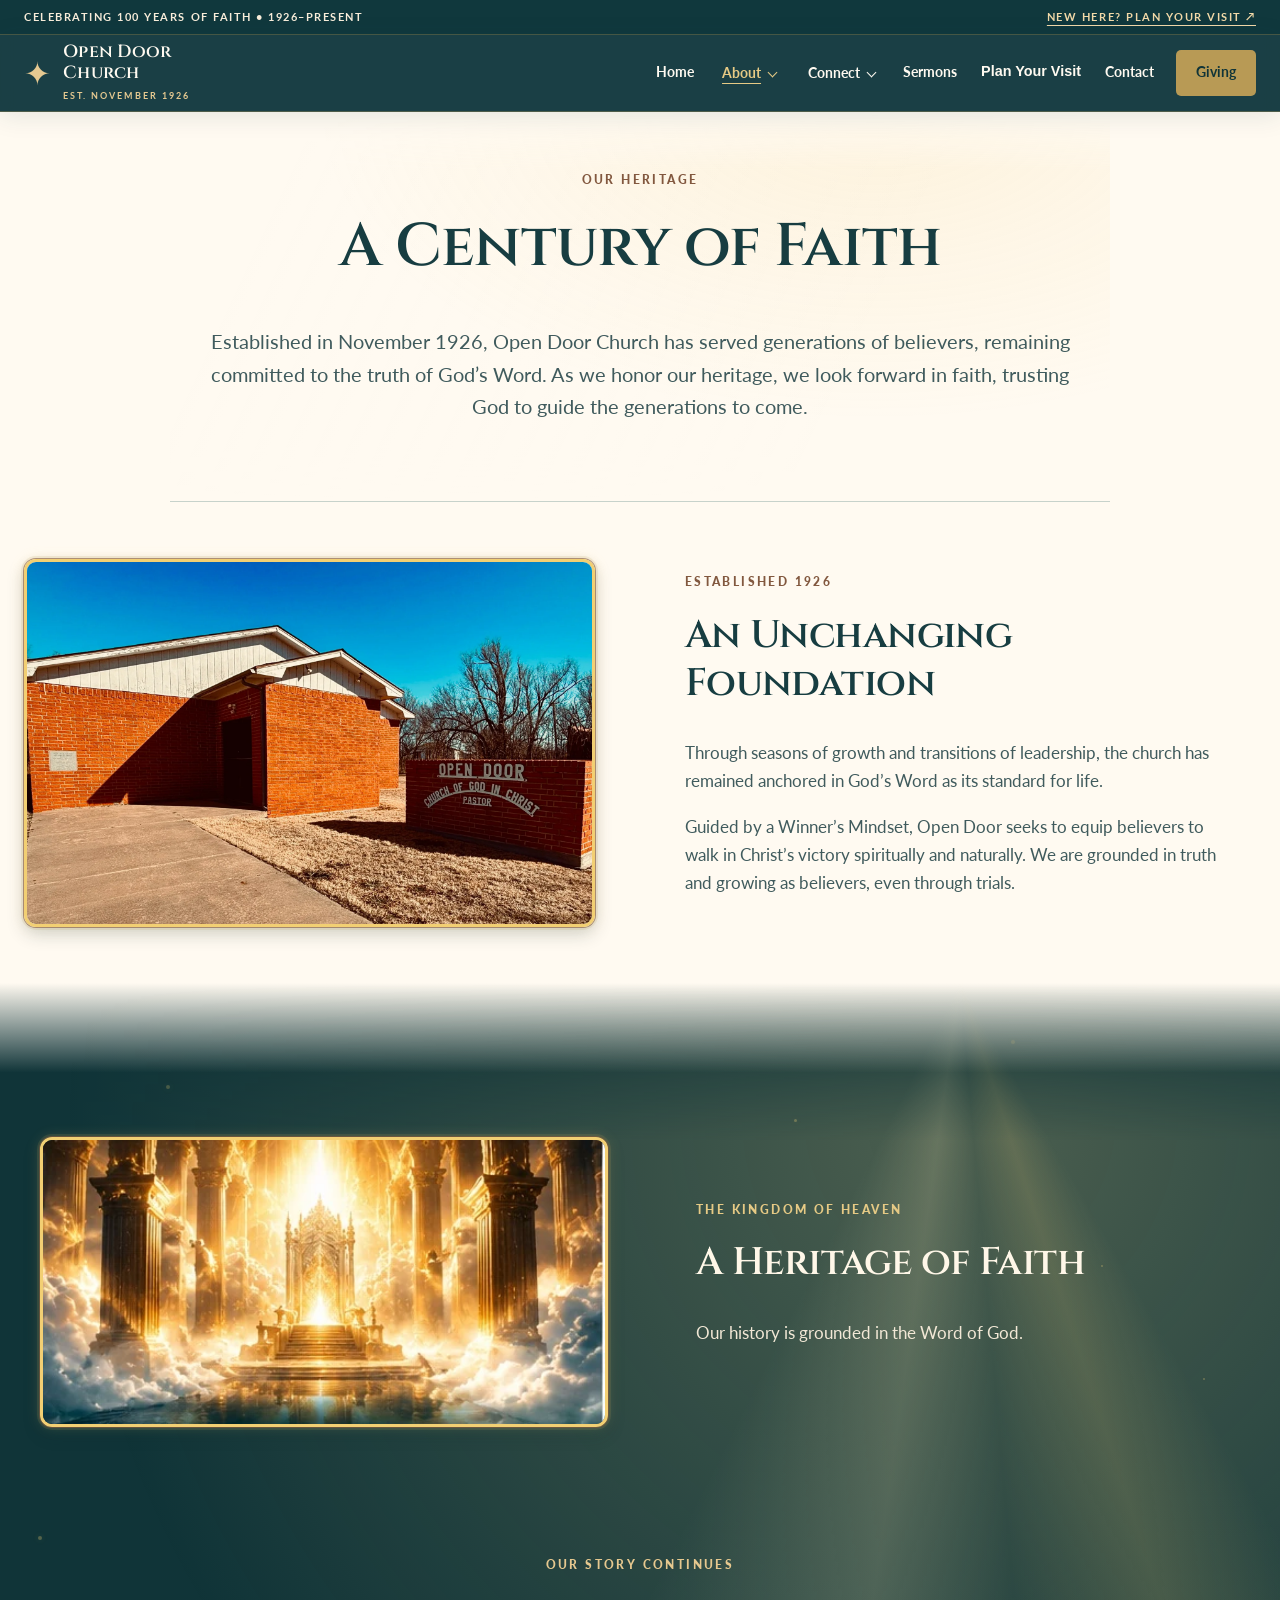
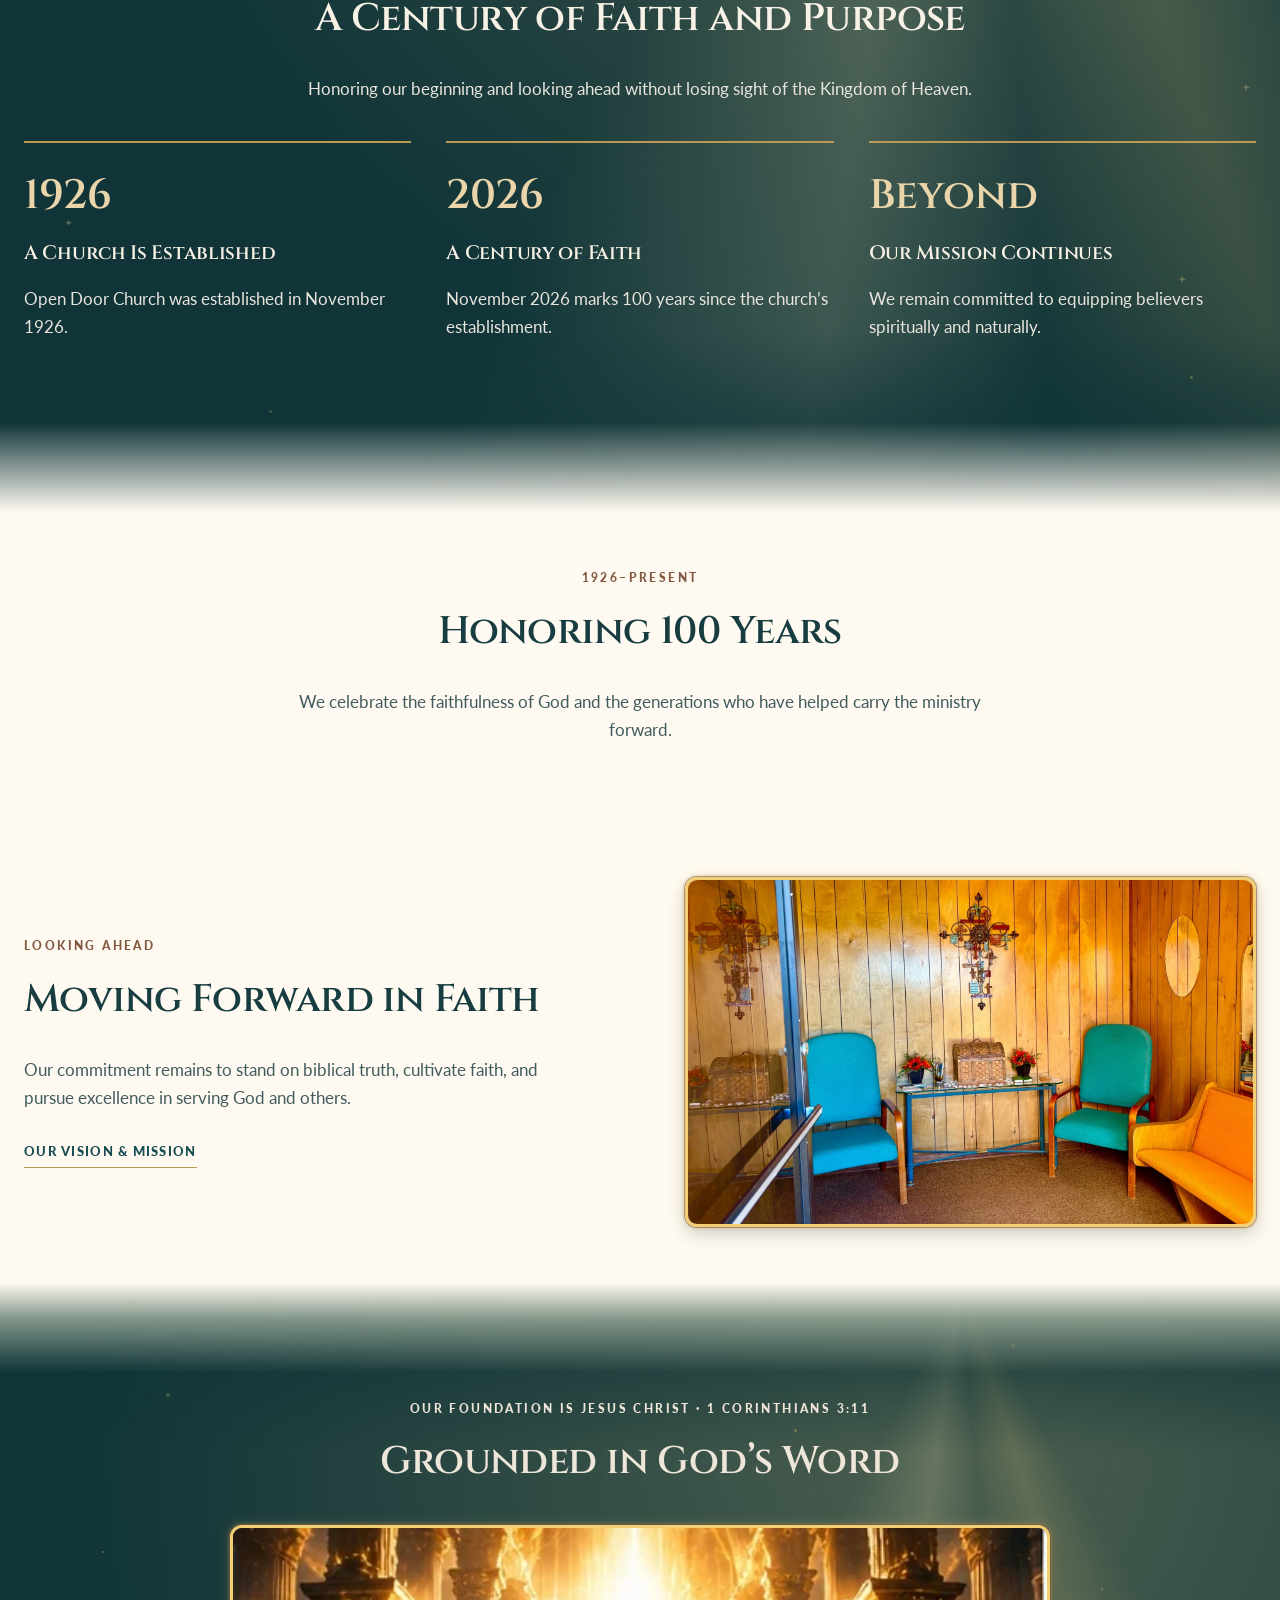
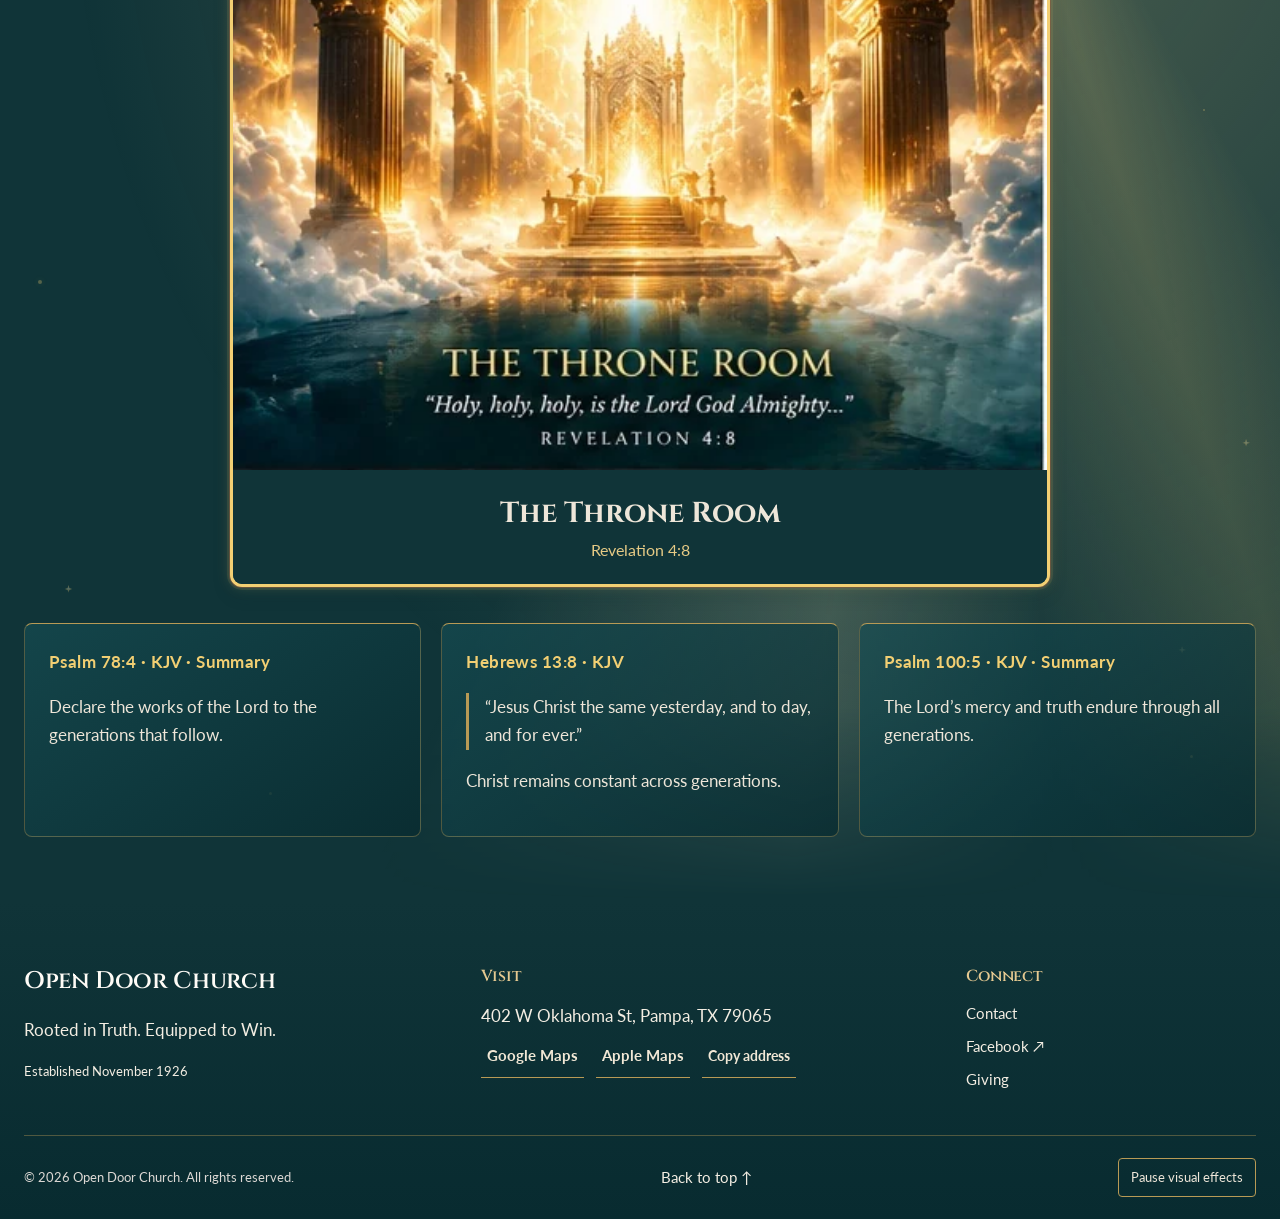
==== commit b63e4581: "Update again to simplify and improve overall webpage experience." ====
--- a/about/index.html
+++ b/about/index.html
@@ -20,7 +20,7 @@
   <link crossorigin="" href="https://fonts.gstatic.com" rel="preconnect"/>
   <link href="https://fonts.googleapis.com/css2?family=Cinzel:wght@400;500;600;700&amp;family=Lato:wght@400;500;700;900&amp;display=swap" rel="stylesheet"/>
   <link href="../assets/favicon.svg" rel="icon" type="image/svg+xml"/>
-  <link href="../styles.css?v=62907f2d176b" rel="stylesheet"/>
+  <link href="../styles.css?v=d4cd95a4fac6" rel="stylesheet"/>
   <script type="application/ld+json">
    {"@context":"https://schema.org","@type":"Church","name":"Open Door Church","description":"Christian church established in November 1926.","foundingDate":"1926-11","address":{"@type":"PostalAddress","streetAddress":"402 W Oklahoma St","addressLocality":"Pampa","addressRegion":"TX","postalCode":"79065","addressCountry":"US"},"hasMap":"https://www.google.com/maps/search/?api=1&query=402%20W%20Oklahoma%20St%2C%20Pampa%2C%20TX%2079065","sameAs":["https://www.facebook.com/share/1DZhR4D1Pu/?mibextid=wwXIfr"]}
   </script>
@@ -28,9 +28,9 @@
   </script>
   <script defer="" src="../site-content.js?v=2e54995de87d">
   </script>
-  <script defer="" src="../script.js?v=388a6f51e28e">
-  </script>
-  <script defer="" src="../interactions.js?v=4747ccedd9ae">
+  <script defer="" src="../script.js?v=31ba53c92083">
+  </script>
+  <script defer="" src="../interactions.js?v=3701d005ebd1">
   </script>
  </head>
  <body>
@@ -123,13 +123,13 @@
    <main id="main" tabindex="-1">
     <div class="page-intro container">
      <p class="eyebrow">
-      Our story
+      Our heritage
      </p>
      <h1>
       A Century of Faith
      </h1>
      <p class="lead">
-      Established in November 1926, Open Door Church has faithfully served the community through generations of change and growth.
+      Established in November 1926, Open Door Church has served generations of believers, remaining committed to the truth of God’s Word. As we honor our heritage, we look forward in faith, trusting God to guide the generations to come.
      </p>
     </div>
     <section class="section container split-section">
@@ -141,7 +141,7 @@
        Established 1926
       </p>
       <h2>
-       One Unchanging Foundation
+       An Unchanging Foundation
       </h2>
       <p>
        Through seasons of growth and transitions of leadership, the church has remained anchored in God’s Word as its standard for life.
@@ -173,7 +173,7 @@
          Our story continues
         </p>
         <h2>
-         One Century. An Enduring Journey.
+         A Century of Faith and Purpose
         </h2>
         <p>
          Honoring our beginning and looking ahead without losing sight of the Kingdom of Heaven.
@@ -240,10 +240,10 @@
         Looking ahead
        </p>
        <h2>
-        Building for the Future
+        Moving Forward in Faith
        </h2>
        <p>
-        Our commitment remains to stand on biblical truth, cultivate faith, and pursue God’s excellence with others.
+        Our commitment remains to stand on biblical truth, cultivate faith, and pursue excellence in serving God and others.
        </p>
        <a class="text-link" href="../vision/">
         Our Vision &amp; Mission
@@ -277,7 +277,7 @@
       <div class="scripture-foundation-grid">
        <article class="scripture-foundation-card">
         <p class="scripture-reference">
-         Psalm 78:4 · KJV
+         Psalm 78:4 · KJV · Summary
         </p>
         <p>
          Declare the works of the Lord to the generations that follow.
@@ -298,7 +298,7 @@
        </article>
        <article class="scripture-foundation-card">
         <p class="scripture-reference">
-         Psalm 100:5 · KJV
+         Psalm 100:5 · KJV · Summary
         </p>
         <p>
          The Lord’s mercy and truth endure through all generations.
--- a/styles.css
+++ b/styles.css
@@ -3788,3 +3788,196 @@
 .home-heritage > .heritage-band > .divine-veil-layer {
   display: none;
 }
+
+/* Modern Royal 3.4 — Kingdom Harmony.
+   A shared atmosphere, intentional spacing, and readable editorial layouts.
+   Photo geometry and the approved full-containment frame rules stay intact. */
+:root {
+  --harmony-bridge: clamp(64px, 7vw, 104px);
+  --harmony-line: #b89a5566;
+  --harmony-linen: #fffaf1;
+  --harmony-teal: #103438;
+  --harmony-mid: #81968a;
+  --harmony-space: clamp(32px, 4.5vw, 64px);
+  --harmony-reading: 74ch;
+  --harmony-reveal: 800ms;
+  --harmony-fade: 350ms;
+  --flow-edge: var(--harmony-bridge);
+}
+
+/* Kingdom atmosphere and the bridge into peaceful linen. */
+#main > .cinematic-hero + .service-times-section {
+  background: linear-gradient(180deg, var(--harmony-teal), var(--harmony-mid) calc(var(--harmony-bridge) * .45), var(--harmony-linen) var(--harmony-bridge));
+  border: 0;
+  padding-block: calc(var(--harmony-bridge) + 14px) 36px;
+}
+#main > .cinematic-hero + .service-times-section > .container {
+  grid-template-columns: minmax(0, 1fr) minmax(0, 1.8fr);
+  gap: 32px;
+}
+#main .service-times-section .service-time-card {
+  background: linear-gradient(145deg, #ffffffb8, #eee6d9b0);
+  border: 1px solid var(--harmony-line);
+  border-radius: 10px;
+  box-shadow: none;
+  padding: 20px;
+}
+#main > :is(.kingdom-gallery, .kingdom-banner, .heritage-flow, .scripture-foundation-section, .home-foundation) {
+  background: linear-gradient(180deg,
+    var(--flow-start, var(--harmony-linen)),
+    var(--harmony-teal) var(--harmony-bridge),
+    var(--harmony-teal) calc(100% - var(--harmony-bridge)),
+    var(--flow-end, var(--harmony-linen)));
+}
+/* Use existing artwork widths. Extra breathing room belongs outside frames. */
+#main > .kingdom-gallery {
+  --flow-start: var(--harmony-linen);
+  --flow-end: var(--harmony-linen);
+  padding-block: calc(var(--harmony-bridge) + 30px);
+}
+#main > .kingdom-gallery:has(+ .home-heritage) {
+  --flow-end: var(--harmony-linen);
+}
+#main > .kingdom-banner {
+  padding-block: calc(var(--harmony-bridge) + 10px);
+}
+#main > .heritage-flow {
+  --flow-start: var(--harmony-linen);
+  --flow-end: var(--harmony-linen);
+  padding-block: var(--harmony-bridge);
+}
+#main > .heritage-flow > :is(.kingdom-banner, .timeline-section) {
+  background: transparent;
+}
+#main > .scripture-foundation-section:last-child,
+#main > .home-foundation:last-child {
+  --flow-end: var(--harmony-teal);
+  background: linear-gradient(180deg, var(--harmony-linen), var(--harmony-mid) calc(var(--harmony-bridge) * .4), var(--harmony-teal) var(--harmony-bridge));
+  padding-top: calc(var(--harmony-bridge) + 26px);
+}
+#main > .home-foundation:last-child {
+  padding-top: var(--harmony-bridge);
+}
+#main .home-foundation > :is(.statement-section, .scripture-foundation-section) {
+  background: transparent;
+}
+#main .home-foundation .statement-section { padding-bottom: 34px; }
+#main .home-foundation .scripture-foundation-section { padding-block: 34px 64px; }
+
+/* One continuous light field per spiritual environment. */
+#main :is(.kingdom-gallery, .home-foundation, .heritage-flow, .kingdom-banner, .scripture-foundation-section) > .divine-veil-layer {
+  background: radial-gradient(ellipse at 75% 12%, #e6ce8b48, transparent 66%),
+    conic-gradient(from 150deg at 75% 0%, transparent 0deg, #f2cf7327 12deg,
+      transparent 25deg, #fff3c42a 38deg, transparent 57deg, transparent 360deg);
+  mask-image: linear-gradient(transparent, #000 14%, #000 84%, transparent);
+}
+#main :is(.cinematic-hero, .kingdom-gallery, .home-foundation) > .divine-particle-layer span {
+  box-shadow: 0 0 8px #f2cf7399;
+}
+#main .divine-in > .divine-particle-layer span {
+  animation: harmony-mote var(--mote-duration, 20s) ease-in-out var(--mote-delay, 0s) 1 both;
+}
+@keyframes harmony-mote {
+  0%, 100% { opacity: .30; transform: translate(0, 0); }
+  50% { opacity: .60; transform: translate(5px, -10px); }
+}
+.divine-float { animation-duration: var(--harmony-reveal); }
+::view-transition-old(root), ::view-transition-new(root) { animation-duration: var(--harmony-fade); }
+
+/* Shared linen reading canvas: prioritize text, not decorative containers. */
+#main > .page-intro { padding-block: var(--harmony-space); }
+#main :is(.page-intro, .center-heading) > p:not(.eyebrow) {
+  max-width: var(--harmony-reading);
+  margin-inline: auto;
+}
+#main .home-media { padding-block: 36px 42px; }
+#main .home-media .section-heading-row { display: block; }
+#main .home-media .latest-message-layout { gap: 18px; }
+#main .upcoming-events-section { background: transparent; padding-block: 20px 48px; }
+#main .upcoming-events-empty {
+  background: transparent;
+  border: 0;
+  border-top: 1px solid var(--harmony-line);
+  border-radius: 0;
+  box-shadow: none;
+  padding-inline: 0;
+}
+#main .home-heritage { background: transparent; }
+#main .home-heritage > .heritage-band { background: transparent; border: 0; padding-block: 34px 12px; }
+#main .home-heritage .heritage-grid { border-bottom: 1px solid var(--harmony-line); padding-bottom: 28px; }
+#main .home-heritage .heritage-grid strong { color: var(--deep-teal); }
+#main .home-heritage .heritage-grid span { color: #82583f; }
+#main .home-heritage .heritage-grid > div { border-color: var(--harmony-line); }
+#main .home-heritage > .anniversary-feature { background: transparent; padding-block: 34px 20px; }
+#main .home-heritage > .split-section { padding-block: 24px 48px; }
+#main .home-mission > .section { background: transparent; padding-block: 36px 64px; }
+#main :is(.home-mission, .harmony-mission) .mission-card,
+#main .ministry-directory .feature-card {
+  background: transparent;
+  box-shadow: none;
+  border: 0;
+  border-left: 1px solid var(--harmony-line);
+  border-radius: 0;
+  padding: 12px 22px 18px;
+}
+#main :is(.home-mission, .harmony-mission) .mission-card:first-child,
+#main .ministry-directory .feature-card:first-child { border-left: 0; }
+#main :is(.home-mission, .harmony-mission) .card-number { color: #82583f; }
+.harmony-mission-note { text-align: center; margin-bottom: 26px; }
+.harmony-mission-note p:not(.eyebrow) { max-width: 70ch; margin-inline: auto; }
+.harmony-principles .harmony-application { border-top: 1px solid var(--harmony-line); padding-top: 18px; margin-top: 20px; }
+.harmony-principles .harmony-application .scripture-reference { font-weight: 700; color: var(--deep-teal); }
+#main .belief-card { min-height: 0; border-radius: 8px; box-shadow: none; border: 1px solid var(--harmony-line); }
+#main .belief-card .verse { margin-top: 12px; }
+#main .home-foundation .scripture-foundation-grid { grid-template-columns: minmax(0, 1.4fr) repeat(2, minmax(0, 1fr)); align-items: stretch; gap: 22px; }
+#main .scripture-foundation-section .scripture-foundation-card {
+  background: linear-gradient(145deg, #164c52b8, #082b30b8);
+  border: 1px solid var(--harmony-line);
+  border-top-color: #b89a55;
+  box-shadow: none;
+}
+#main .home-foundation .scripture-foundation-card blockquote { font-size: 1.2rem; line-height: 1.5; }
+#main .giving-scripture-card { box-shadow: none; }
+
+/* Paired forms share one reading surface. Keep every label and input. */
+#main .contact-forms {
+  width: min(calc(100% - 48px), var(--container));
+  margin-inline: auto;
+  padding-block: 0 var(--harmony-space);
+  display: grid;
+  grid-template-columns: repeat(2, minmax(0, 1fr));
+  gap: 24px 32px;
+  align-items: start;
+}
+#main .contact-forms > .form-section { padding: 0; min-width: 0; }
+#main .contact-forms .form-layout { width: 100%; display: grid; grid-template-columns: 1fr; gap: 18px; }
+#main .contact-forms .form-intro { min-width: 0; }
+#main .contact-forms .church-form { min-width: 0; height: 100%; box-shadow: none; }
+@supports (grid-template-rows: subgrid) {
+  #main .contact-forms > .form-section { display: grid; grid-template-rows: subgrid; grid-row: span 2; }
+  #main .contact-forms .form-layout { grid-row: span 2; grid-template-rows: subgrid; }
+}
+@media (max-width: 1000px) {
+  #main .contact-forms { grid-template-columns: 1fr; }
+  #main .contact-forms > .form-section, #main .contact-forms .form-layout { display: grid; grid-row: auto; grid-template-rows: auto; }
+}
+@media (max-width: 900px) {
+  #main > .cinematic-hero + .service-times-section > .container { grid-template-columns: 1fr; gap: 20px; }
+  #main .home-foundation .scripture-foundation-grid { grid-template-columns: 1fr; }
+  #main :is(.home-mission, .harmony-mission) .mission-card:first-child,
+  #main .ministry-directory .feature-card:first-child { border-left: 1px solid var(--harmony-line); }
+}
+@media (max-width: 760px) {
+  :root { --harmony-bridge: 60px; }
+  #main .home-heritage .heritage-grid { padding-bottom: 18px; }
+  #main .home-heritage > .split-section { padding-bottom: 28px; }
+  #main .home-foundation .scripture-foundation-section { padding-bottom: 36px; }
+  #main :is(.home-mission, .harmony-mission) .mission-card { padding: 12px 16px; }
+  #main .contact-forms { width: calc(100% - 32px); }
+  #main .divine-in > .divine-particle-layer span { animation: none; }
+}
+html.divine-paused #main .divine-particle-layer span { animation: none !important; }
+@media (prefers-reduced-motion: reduce) {
+  #main .divine-particle-layer { display: none; }
+  #main .divine-in > .divine-particle-layer span { animation: none; }
+}
